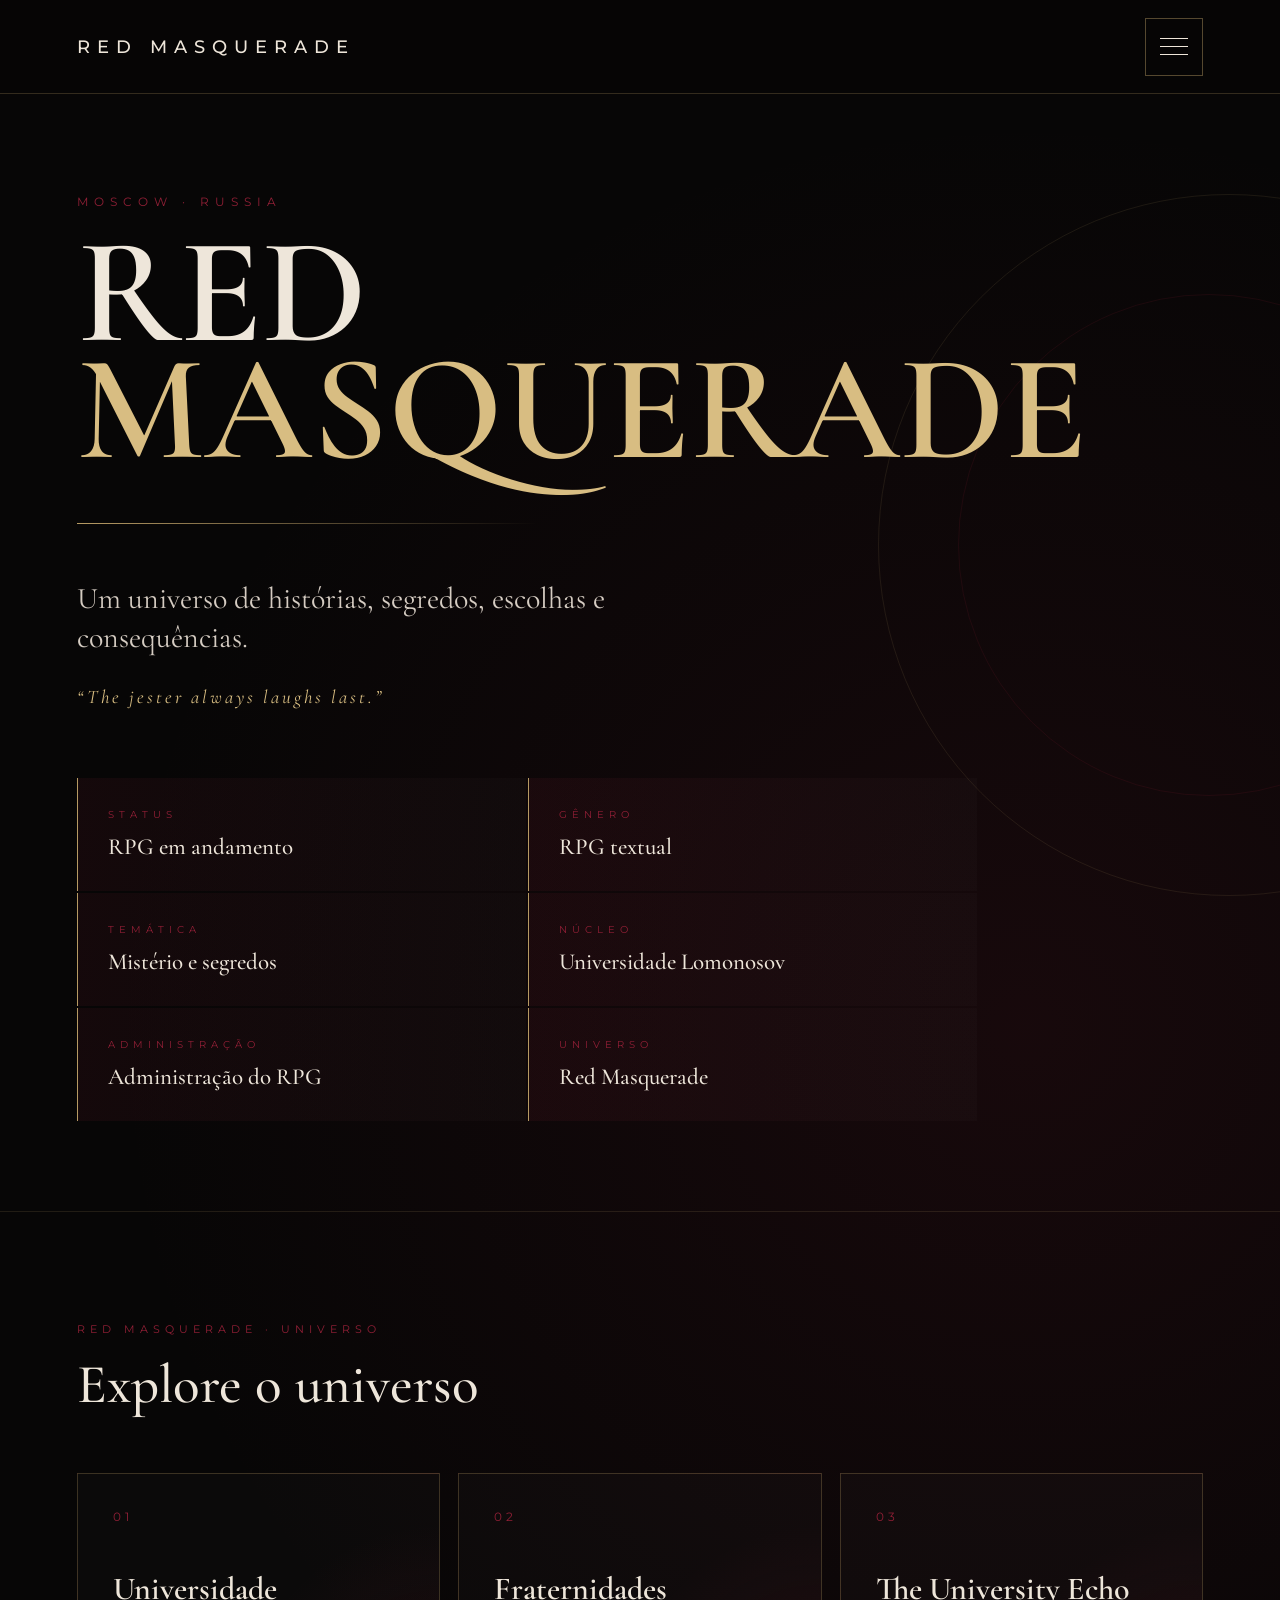
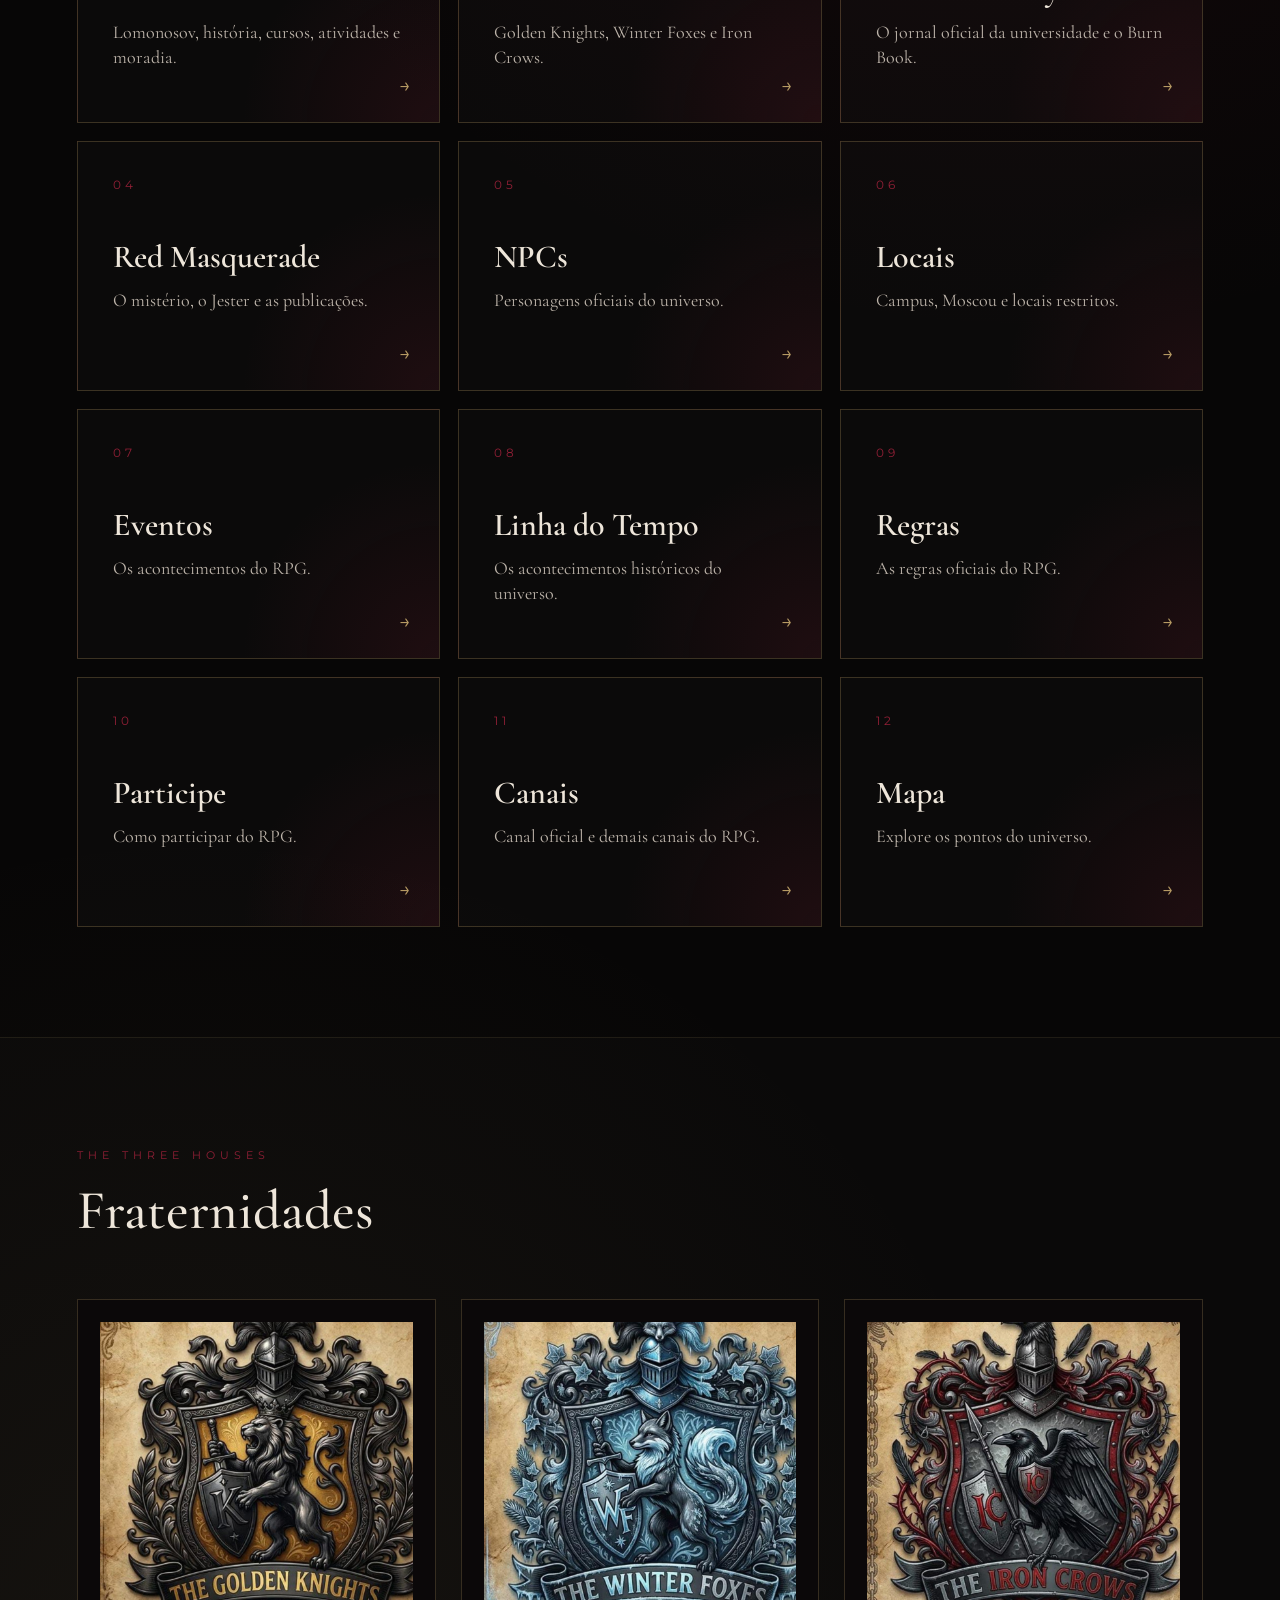
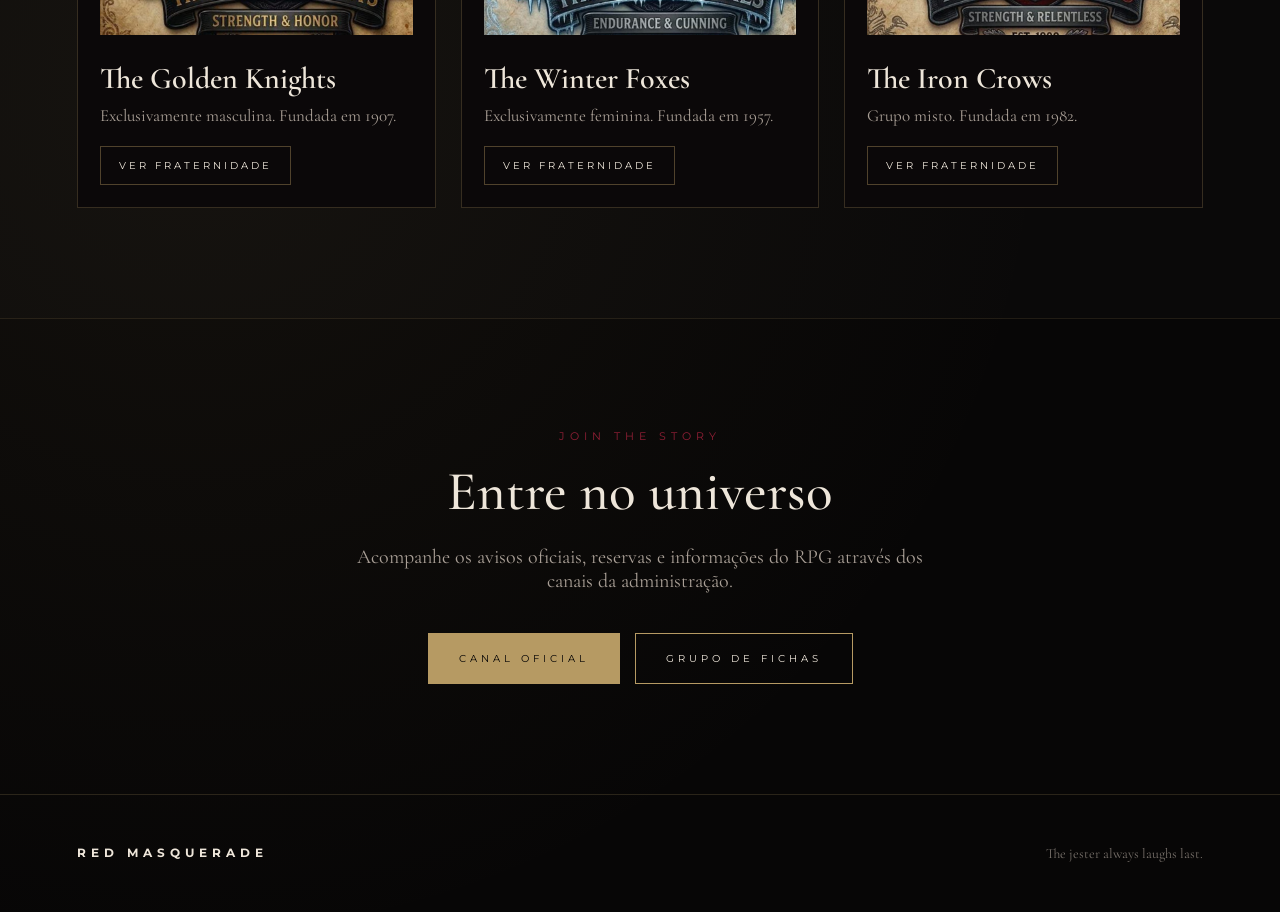
==== index.html @ b45633bd "index.html" ====
<!DOCTYPE html>
<html lang="pt-BR">
<head>
<meta charset="UTF-8">
<meta name="viewport" content="width=device-width, initial-scale=1.0">
<meta name="theme-color" content="#070606">
<title>Red Masquerade</title>

<style>
@import url('https://fonts.googleapis.com/css2?family=Cormorant+Garamond:wght@400;500;600;700&family=Montserrat:wght@300;400;500;600&display=swap');

:root{
    --black:#070606;
    --black2:#0d090b;
    --wine:#260b12;
    --red:#8f1f35;
    --gold:#b69a63;
    --gold2:#d8bd82;
    --cream:#eee6da;
    --muted:#a99f96;
}

*{
    box-sizing:border-box;
    margin:0;
    padding:0;
}

html{
    scroll-behavior:smooth;
}

body{
    background:
        radial-gradient(circle at 80% 25%, rgba(143,31,53,.12), transparent 28%),
        radial-gradient(circle at 15% 80%, rgba(182,154,99,.07), transparent 25%),
        var(--black);
    color:var(--cream);
    font-family:'Cormorant Garamond',serif;
    min-height:100vh;
}

a{
    color:inherit;
    text-decoration:none;
}

/* =========================
   HEADER
========================= */

header{
    height:94px;
    border-bottom:1px solid rgba(182,154,99,.25);
    display:flex;
    align-items:center;
    justify-content:space-between;
    padding:0 6%;
    position:sticky;
    top:0;
    z-index:100;
    background:rgba(7,6,6,.94);
    backdrop-filter:blur(12px);
}

.logo{
    font-family:'Montserrat',sans-serif;
    font-size:18px;
    letter-spacing:7px;
    font-weight:500;
}

.menu{
    width:58px;
    height:58px;
    border:1px solid rgba(182,154,99,.45);
    display:flex;
    align-items:center;
    justify-content:center;
    flex-direction:column;
    gap:7px;
}

.menu span{
    width:28px;
    height:1px;
    background:var(--cream);
}

/* =========================
   HERO
========================= */

.hero{
    min-height:88vh;
    padding:100px 6% 90px;
    display:flex;
    flex-direction:column;
    justify-content:center;
    position:relative;
    overflow:hidden;
}

.hero:before{
    content:"";
    position:absolute;
    width:700px;
    height:700px;
    border:1px solid rgba(182,154,99,.12);
    border-radius:50%;
    right:-300px;
    top:100px;
}

.hero:after{
    content:"";
    position:absolute;
    width:500px;
    height:500px;
    border:1px solid rgba(143,31,53,.14);
    border-radius:50%;
    right:-180px;
    top:200px;
}

.eyebrow{
    font-family:'Montserrat',sans-serif;
    color:var(--red);
    letter-spacing:6px;
    font-size:12px;
    margin-bottom:25px;
}

.hero h1{
    font-size:clamp(65px,12vw,150px);
    line-height:.78;
    text-transform:uppercase;
    font-weight:600;
    max-width:900px;
    position:relative;
    z-index:2;
}

.hero h1 span{
    display:block;
    color:var(--gold2);
}

.divider{
    width:460px;
    max-width:80%;
    height:1px;
    background:linear-gradient(90deg,var(--gold),transparent);
    margin:55px 0;
}

.subtitle{
    font-size:30px;
    line-height:1.3;
    max-width:650px;
    color:#d5ccc2;
}

.quote{
    margin-top:28px;
    color:var(--gold2);
    font-size:19px;
    letter-spacing:3px;
    font-style:italic;
}

/* =========================
   INFO
========================= */

.info-grid{
    display:grid;
    grid-template-columns:repeat(2,1fr);
    gap:2px;
    margin-top:70px;
    max-width:900px;
}

.info{
    padding:30px;
    border-left:1px solid var(--gold);
    background:linear-gradient(90deg,rgba(143,31,53,.10),rgba(255,255,255,.015));
}

.info small{
    display:block;
    font-family:'Montserrat',sans-serif;
    color:var(--red);
    letter-spacing:5px;
    font-size:10px;
    margin-bottom:12px;
}

.info strong{
    font-size:23px;
    font-weight:500;
}

/* =========================
   PORTAL
========================= */

.portal{
    padding:110px 6%;
    border-top:1px solid rgba(182,154,99,.15);
}

.section-label{
    font-family:'Montserrat',sans-serif;
    color:var(--red);
    letter-spacing:5px;
    font-size:11px;
    margin-bottom:15px;
}

.section-title{
    font-size:55px;
    font-weight:500;
    margin-bottom:55px;
}

.cards{
    display:grid;
    grid-template-columns:repeat(3,1fr);
    gap:18px;
}

.card{
    min-height:250px;
    border:1px solid rgba(182,154,99,.28);
    background:
        radial-gradient(circle at 100% 100%,rgba(143,31,53,.15),transparent 45%),
        rgba(255,255,255,.015);
    padding:35px;
    position:relative;
    overflow:hidden;
    transition:.35s ease;
}

.card:hover{
    transform:translateY(-5px);
    border-color:var(--gold);
    background:
        radial-gradient(circle at 100% 100%,rgba(143,31,53,.23),transparent 50%),
        rgba(255,255,255,.025);
}

.card-number{
    font-family:'Montserrat',sans-serif;
    color:var(--red);
    font-size:12px;
    letter-spacing:4px;
    margin-bottom:45px;
}

.card h3{
    font-size:32px;
    font-weight:600;
    margin-bottom:12px;
}

.card p{
    color:#bdb4aa;
    font-size:18px;
    line-height:1.4;
}

.card-arrow{
    position:absolute;
    right:28px;
    bottom:25px;
    color:var(--gold);
    font-family:'Montserrat',sans-serif;
    font-size:20px;
}

/* =========================
   FRATERNIDADES
========================= */

.frat-section{
    padding:110px 6%;
    background:rgba(255,255,255,.012);
    border-top:1px solid rgba(182,154,99,.12);
}

.frat-grid{
    display:grid;
    grid-template-columns:repeat(3,1fr);
    gap:25px;
}

.frat{
    border:1px solid rgba(182,154,99,.25);
    padding:22px;
    background:#0b0809;
    transition:.35s;
}

.frat:hover{
    transform:translateY(-6px);
    border-color:var(--gold);
}

.frat img{
    width:100%;
    aspect-ratio:1/1;
    object-fit:cover;
    display:block;
    margin-bottom:25px;
}

.frat h3{
    font-size:30px;
    font-weight:600;
    margin-bottom:8px;
}

.frat p{
    color:var(--muted);
    font-size:17px;
    margin-bottom:20px;
}

.frat-link{
    display:inline-block;
    border:1px solid rgba(182,154,99,.4);
    padding:12px 18px;
    font-family:'Montserrat',sans-serif;
    font-size:10px;
    letter-spacing:3px;
    transition:.3s;
}

.frat-link:hover{
    background:var(--gold);
    color:var(--black);
}

/* =========================
   WHATSAPP
========================= */

.access{
    padding:110px 6%;
    text-align:center;
    border-top:1px solid rgba(182,154,99,.15);
}

.access h2{
    font-size:55px;
    font-weight:500;
    margin-bottom:20px;
}

.access p{
    color:var(--muted);
    font-size:20px;
    max-width:600px;
    margin:0 auto 40px;
}

.buttons{
    display:flex;
    justify-content:center;
    gap:15px;
    flex-wrap:wrap;
}

.button{
    display:inline-block;
    padding:18px 30px;
    border:1px solid var(--gold);
    font-family:'Montserrat',sans-serif;
    font-size:10px;
    letter-spacing:4px;
    transition:.3s;
}

.button:hover{
    background:var(--gold);
    color:var(--black);
}

.button.primary{
    background:var(--gold);
    color:var(--black);
}

/* =========================
   FOOTER
========================= */

footer{
    border-top:1px solid rgba(182,154,99,.2);
    padding:50px 6%;
    display:flex;
    justify-content:space-between;
    gap:30px;
    flex-wrap:wrap;
}

footer strong{
    font-family:'Montserrat',sans-serif;
    font-size:12px;
    letter-spacing:5px;
}

footer p{
    color:#77706a;
    font-size:14px;
}

/* =========================
   MOBILE
========================= */

@media(max-width:850px){

    header{
        height:82px;
        padding:0 5%;
    }

    .logo{
        font-size:14px;
        letter-spacing:5px;
    }

    .hero{
        min-height:auto;
        padding:80px 5% 70px;
    }

    .hero h1{
        font-size:65px;
    }

    .subtitle{
        font-size:24px;
    }

    .info-grid{
        grid-template-columns:1fr;
    }

    .portal,
    .frat-section,
    .access{
        padding:80px 5%;
    }

    .section-title,
    .access h2{
        font-size:43px;
    }

    .cards{
        grid-template-columns:1fr;
    }

    .frat-grid{
        grid-template-columns:1fr;
    }

    .frat{
        padding:16px;
    }

    .hero:before,
    .hero:after{
        opacity:.5;
    }
}
</style>
</head>

<body>

<header>
    <a href="index.html" class="logo">RED MASQUERADE</a>

    <div class="menu">
        <span></span>
        <span></span>
        <span></span>
    </div>
</header>


<!-- =========================
     INÍCIO
========================= -->

<section class="hero">

    <div class="eyebrow">MOSCOW · RUSSIA</div>

    <h1>
        RED
        <span>MASQUERADE</span>
    </h1>

    <div class="divider"></div>

    <p class="subtitle">
        Um universo de histórias, segredos,
        escolhas e consequências.
    </p>

    <p class="quote">
        “The jester always laughs last.”
    </p>

    <div class="info-grid">

        <div class="info">
            <small>STATUS</small>
            <strong>RPG em andamento</strong>
        </div>

        <div class="info">
            <small>GÊNERO</small>
            <strong>RPG textual</strong>
        </div>

        <div class="info">
            <small>TEMÁTICA</small>
            <strong>Mistério e segredos</strong>
        </div>

        <div class="info">
            <small>NÚCLEO</small>
            <strong>Universidade Lomonosov</strong>
        </div>

        <div class="info">
            <small>ADMINISTRAÇÃO</small>
            <strong>Administração do RPG</strong>
        </div>

        <div class="info">
            <small>UNIVERSO</small>
            <strong>Red Masquerade</strong>
        </div>

    </div>

</section>


<!-- =========================
     PORTAL
========================= -->

<section class="portal">

    <div class="section-label">RED MASQUERADE · UNIVERSO</div>

    <h2 class="section-title">
        Explore o universo
    </h2>

    <div class="cards">

        <a href="universidade.html" class="card">
            <div class="card-number">01</div>
            <h3>Universidade</h3>
            <p>Lomonosov, história, cursos, atividades e moradia.</p>
            <div class="card-arrow">→</div>
        </a>

        <a href="fraternidades.html" class="card">
            <div class="card-number">02</div>
            <h3>Fraternidades</h3>
            <p>Golden Knights, Winter Foxes e Iron Crows.</p>
            <div class="card-arrow">→</div>
        </a>

        <a href="jornal.html" class="card">
            <div class="card-number">03</div>
            <h3>The University Echo</h3>
            <p>O jornal oficial da universidade e o Burn Book.</p>
            <div class="card-arrow">→</div>
        </a>

        <a href="red-masquerade.html" class="card">
            <div class="card-number">04</div>
            <h3>Red Masquerade</h3>
            <p>O mistério, o Jester e as publicações.</p>
            <div class="card-arrow">→</div>
        </a>

        <a href="npcs.html" class="card">
            <div class="card-number">05</div>
            <h3>NPCs</h3>
            <p>Personagens oficiais do universo.</p>
            <div class="card-arrow">→</div>
        </a>

        <a href="locais.html" class="card">
            <div class="card-number">06</div>
            <h3>Locais</h3>
            <p>Campus, Moscou e locais restritos.</p>
            <div class="card-arrow">→</div>
        </a>

        <a href="eventos.html" class="card">
            <div class="card-number">07</div>
            <h3>Eventos</h3>
            <p>Os acontecimentos do RPG.</p>
            <div class="card-arrow">→</div>
        </a>

        <a href="timeline.html" class="card">
            <div class="card-number">08</div>
            <h3>Linha do Tempo</h3>
            <p>Os acontecimentos históricos do universo.</p>
            <div class="card-arrow">→</div>
        </a>

        <a href="regras.html" class="card">
            <div class="card-number">09</div>
            <h3>Regras</h3>
            <p>As regras oficiais do RPG.</p>
            <div class="card-arrow">→</div>
        </a>

        <a href="participe.html" class="card">
            <div class="card-number">10</div>
            <h3>Participe</h3>
            <p>Como participar do RPG.</p>
            <div class="card-arrow">→</div>
        </a>

        <a href="canais.html" class="card">
            <div class="card-number">11</div>
            <h3>Canais</h3>
            <p>Canal oficial e demais canais do RPG.</p>
            <div class="card-arrow">→</div>
        </a>

        <a href="mapa.html" class="card">
            <div class="card-number">12</div>
            <h3>Mapa</h3>
            <p>Explore os pontos do universo.</p>
            <div class="card-arrow">→</div>
        </a>

    </div>

</section>


<!-- =========================
     FRATERNIDADES
========================= -->

<section class="frat-section">

    <div class="section-label">THE THREE HOUSES</div>

    <h2 class="section-title">
        Fraternidades
    </h2>

    <div class="frat-grid">

        <article class="frat">

            <img
                src="img/Golden_Knights_escudo_v2.jpg"
                alt="Escudo The Golden Knights"
            >

            <h3>The Golden Knights</h3>

            <p>
                Exclusivamente masculina.
                Fundada em 1907.
            </p>

            <a href="fraternidades.html#golden-knights" class="frat-link">
                VER FRATERNIDADE
            </a>

        </article>


        <article class="frat">

            <img
                src="img/Winter_Foxes_escudo_v2.jpg"
                alt="Escudo The Winter Foxes"
            >

            <h3>The Winter Foxes</h3>

            <p>
                Exclusivamente feminina.
                Fundada em 1957.
            </p>

            <a href="fraternidades.html#winter-foxes" class="frat-link">
                VER FRATERNIDADE
            </a>

        </article>


        <article class="frat">

            <img
                src="img/Iron_Crows_escudo_v2.jpg"
                alt="Escudo The Iron Crows"
            >

            <h3>The Iron Crows</h3>

            <p>
                Grupo misto.
                Fundada em 1982.
            </p>

            <a href="fraternidades.html#iron-crows" class="frat-link">
                VER FRATERNIDADE
            </a>

        </article>

    </div>

</section>


<!-- =========================
     ACESSO
========================= -->

<section class="access">

    <div class="section-label">JOIN THE STORY</div>

    <h2>Entre no universo</h2>

    <p>
        Acompanhe os avisos oficiais, reservas e
        informações do RPG através dos canais da administração.
    </p>

    <div class="buttons">

        <a
            class="button primary"
            href="https://whatsapp.com/channel/0029Vb8ZvdCJkK7DJfdsOY32"
            target="_blank"
            rel="noopener"
        >
            CANAL OFICIAL
        </a>

        <a
            class="button"
            href="https://chat.whatsapp.com/HBHdg2gMY8J5EkcAGcfMXG?s=cl&p=a&ilr=1"
            target="_blank"
            rel="noopener"
        >
            GRUPO DE FICHAS
        </a>

    </div>

</section>


<footer>

    <strong>RED MASQUERADE</strong>

    <p>
        The jester always laughs last.
    </p>

</footer>

</body>
</html>
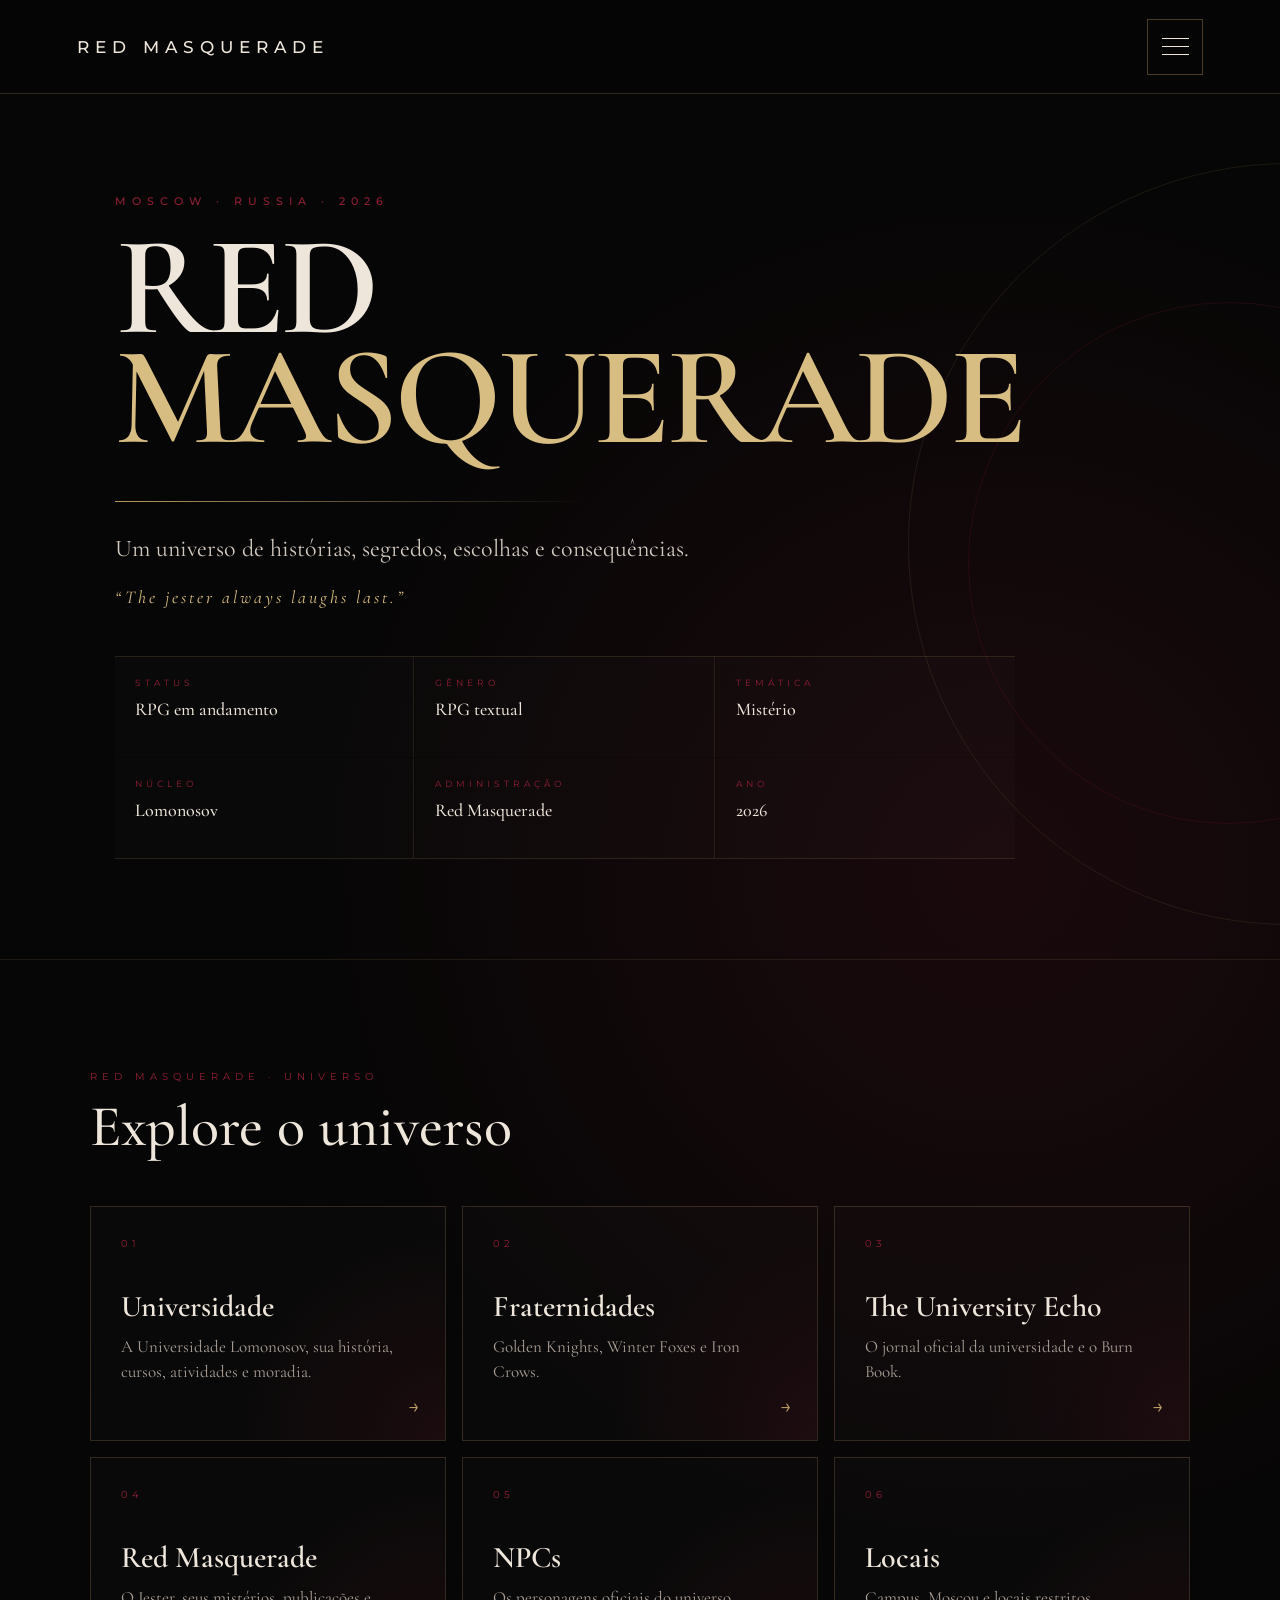
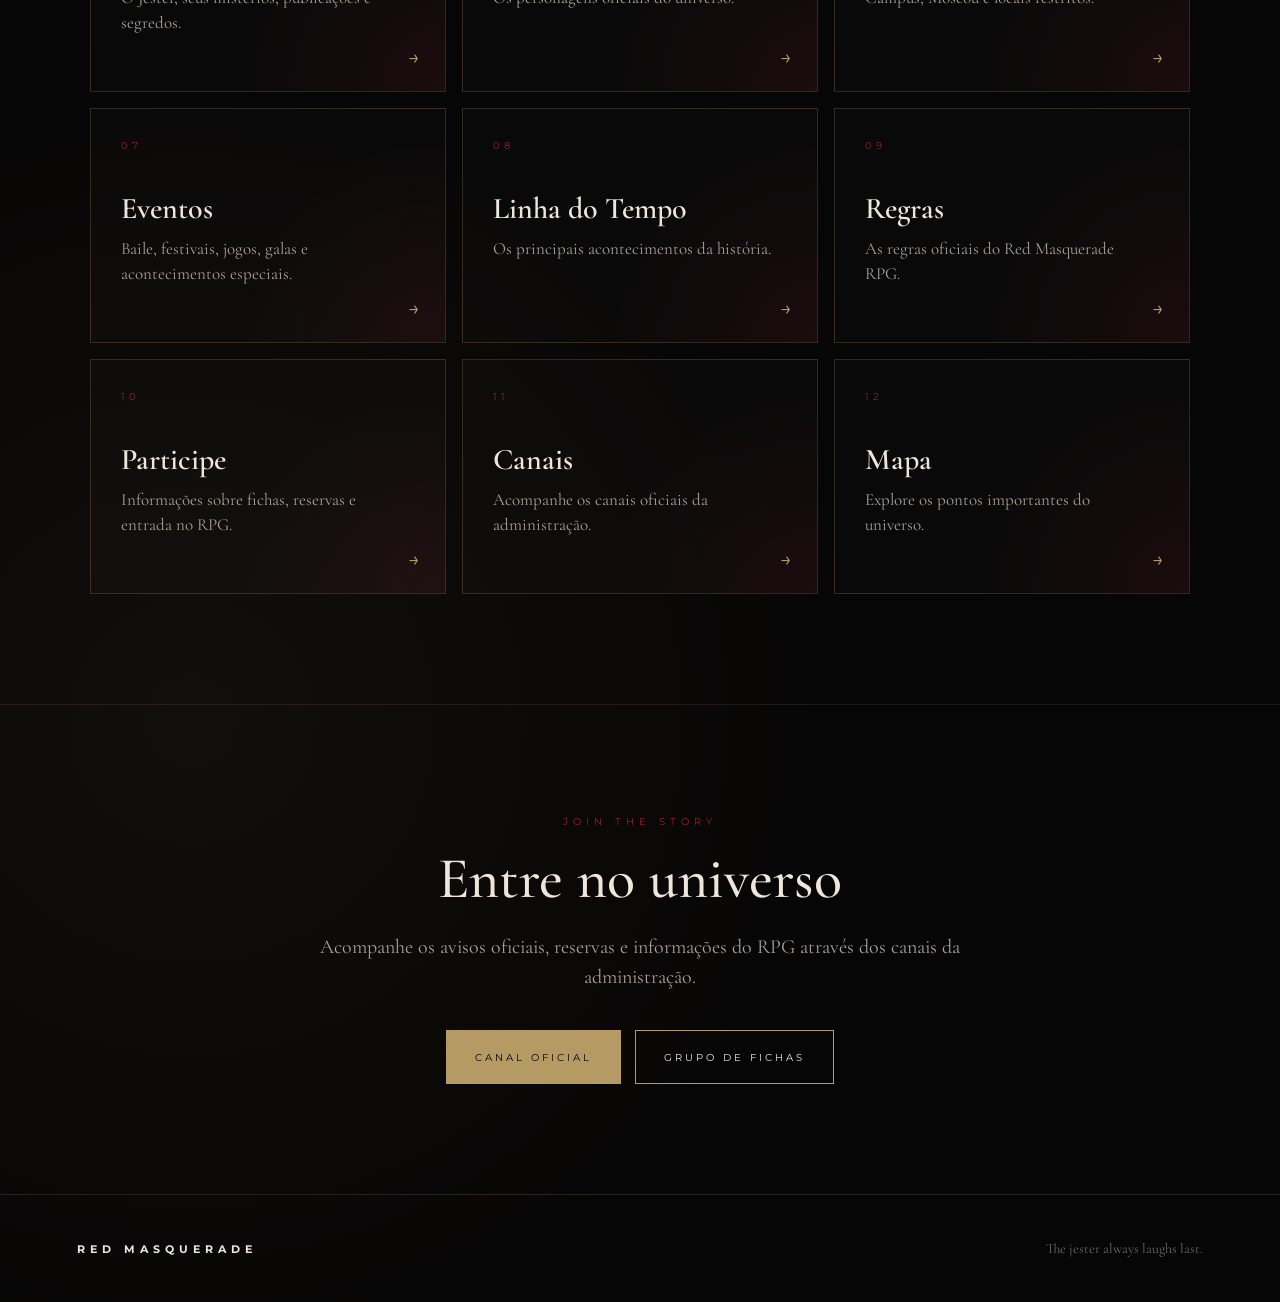
==== commit f078676a: "index.html" ====
--- a/index.html
+++ b/index.html
@@ -31,13 +31,22 @@
 }
 
 body{
+    min-height:100vh;
     background:
-        radial-gradient(circle at 80% 25%, rgba(143,31,53,.12), transparent 28%),
-        radial-gradient(circle at 15% 80%, rgba(182,154,99,.07), transparent 25%),
+        radial-gradient(
+            circle at 78% 30%,
+            rgba(143,31,53,.14),
+            transparent 30%
+        ),
+        radial-gradient(
+            circle at 15% 80%,
+            rgba(182,154,99,.06),
+            transparent 25%
+        ),
         var(--black);
     color:var(--cream);
-    font-family:'Cormorant Garamond',serif;
-    min-height:100vh;
+    font-family:'Cormorant Garamond',Georgia,serif;
+    overflow-x:hidden;
 }
 
 a{
@@ -45,100 +54,139 @@
     text-decoration:none;
 }
 
-/* =========================
+
+/* =========================================================
    HEADER
-========================= */
+========================================================= */
 
 header{
+    position:sticky;
+    top:0;
+    z-index:100;
+
+    width:100%;
     height:94px;
-    border-bottom:1px solid rgba(182,154,99,.25);
+
+    padding:0 6%;
+
     display:flex;
     align-items:center;
     justify-content:space-between;
-    padding:0 6%;
-    position:sticky;
-    top:0;
-    z-index:100;
+
     background:rgba(7,6,6,.94);
-    backdrop-filter:blur(12px);
+    backdrop-filter:blur(14px);
+
+    border-bottom:1px solid rgba(182,154,99,.22);
 }
 
 .logo{
-    font-family:'Montserrat',sans-serif;
-    font-size:18px;
-    letter-spacing:7px;
+    font-family:'Montserrat',Arial,sans-serif;
+    font-size:17px;
     font-weight:500;
-}
-
-.menu{
-    width:58px;
-    height:58px;
-    border:1px solid rgba(182,154,99,.45);
-    display:flex;
-    align-items:center;
-    justify-content:center;
-    flex-direction:column;
-    gap:7px;
-}
-
-.menu span{
-    width:28px;
-    height:1px;
-    background:var(--cream);
-}
-
-/* =========================
-   HERO
-========================= */
-
-.hero{
-    min-height:88vh;
-    padding:100px 6% 90px;
+    letter-spacing:6px;
+}
+
+.menu-button{
+    width:56px;
+    height:56px;
+
+    border:1px solid rgba(182,154,99,.38);
+
     display:flex;
     flex-direction:column;
     justify-content:center;
+    align-items:center;
+    gap:7px;
+
+    background:transparent;
+}
+
+.menu-button span{
+    width:27px;
+    height:1px;
+    background:var(--cream);
+}
+
+
+/* =========================================================
+   HERO
+========================================================= */
+
+.hero{
     position:relative;
+    min-height:calc(100vh - 94px);
+
+    padding:
+        100px 6%
+        100px;
+
+    display:flex;
+    align-items:center;
+
     overflow:hidden;
 }
 
-.hero:before{
+.hero::before{
     content:"";
+
     position:absolute;
-    width:700px;
-    height:700px;
+
+    width:760px;
+    height:760px;
+
+    right:-390px;
+    top:8%;
+
     border:1px solid rgba(182,154,99,.12);
     border-radius:50%;
-    right:-300px;
-    top:100px;
-}
-
-.hero:after{
+}
+
+.hero::after{
     content:"";
+
     position:absolute;
-    width:500px;
-    height:500px;
-    border:1px solid rgba(143,31,53,.14);
+
+    width:520px;
+    height:520px;
+
+    right:-210px;
+    top:24%;
+
+    border:1px solid rgba(143,31,53,.18);
     border-radius:50%;
-    right:-180px;
-    top:200px;
-}
-
-.eyebrow{
-    font-family:'Montserrat',sans-serif;
-    color:var(--red);
-    letter-spacing:6px;
-    font-size:12px;
-    margin-bottom:25px;
-}
-
-.hero h1{
-    font-size:clamp(65px,12vw,150px);
-    line-height:.78;
-    text-transform:uppercase;
-    font-weight:600;
-    max-width:900px;
+}
+
+.hero-content{
     position:relative;
     z-index:2;
+
+    width:min(1050px,100%);
+    margin:auto;
+}
+
+.eyebrow{
+    color:var(--red);
+
+    font-family:'Montserrat',Arial,sans-serif;
+
+    font-size:11px;
+    font-weight:500;
+
+    letter-spacing:6px;
+
+    margin-bottom:25px;
+}
+
+.hero h1{
+    font-size:clamp(70px,11vw,145px);
+
+    line-height:.78;
+
+    letter-spacing:-4px;
+
+    font-weight:600;
+
+    text-transform:uppercase;
 }
 
 .hero h1 span{
@@ -147,238 +195,294 @@
 }
 
 .divider{
-    width:460px;
+    width:470px;
     max-width:80%;
+
     height:1px;
-    background:linear-gradient(90deg,var(--gold),transparent);
-    margin:55px 0;
+
+    margin:48px 0 30px;
+
+    background:
+        linear-gradient(
+            90deg,
+            var(--gold),
+            transparent
+        );
 }
 
 .subtitle{
-    font-size:30px;
-    line-height:1.3;
-    max-width:650px;
-    color:#d5ccc2;
+    max-width:620px;
+
+    color:#d2c9c0;
+
+    font-size:24px;
+
+    line-height:1.45;
 }
 
 .quote{
-    margin-top:28px;
+    margin-top:20px;
+
     color:var(--gold2);
-    font-size:19px;
+
+    font-size:18px;
+
     letter-spacing:3px;
+
     font-style:italic;
 }
 
-/* =========================
-   INFO
-========================= */
+
+/* =========================================================
+   INFORMAÇÕES
+========================================================= */
 
 .info-grid{
+    max-width:900px;
+
+    margin-top:48px;
+
     display:grid;
-    grid-template-columns:repeat(2,1fr);
-    gap:2px;
-    margin-top:70px;
-    max-width:900px;
+    grid-template-columns:repeat(3,1fr);
+
+    gap:1px;
+
+    border-top:1px solid rgba(182,154,99,.18);
+    border-bottom:1px solid rgba(182,154,99,.18);
 }
 
 .info{
-    padding:30px;
-    border-left:1px solid var(--gold);
-    background:linear-gradient(90deg,rgba(143,31,53,.10),rgba(255,255,255,.015));
+    min-height:100px;
+
+    padding:20px;
+
+    border-right:1px solid rgba(182,154,99,.14);
+
+    background:rgba(255,255,255,.01);
+}
+
+.info:nth-child(3),
+.info:nth-child(6){
+    border-right:0;
 }
 
 .info small{
     display:block;
-    font-family:'Montserrat',sans-serif;
+
     color:var(--red);
+
+    font-family:'Montserrat',Arial,sans-serif;
+
+    font-size:9px;
+
+    letter-spacing:4px;
+
+    margin-bottom:10px;
+}
+
+.info strong{
+    font-size:18px;
+    font-weight:500;
+}
+
+
+/* =========================================================
+   PORTAL
+========================================================= */
+
+.portal{
+    position:relative;
+    z-index:2;
+
+    padding:110px 6%;
+
+    border-top:1px solid rgba(182,154,99,.13);
+}
+
+.section-inner{
+    width:min(1100px,100%);
+    margin:auto;
+}
+
+.section-label{
+    color:var(--red);
+
+    font-family:'Montserrat',Arial,sans-serif;
+
+    font-size:10px;
+
     letter-spacing:5px;
-    font-size:10px;
-    margin-bottom:12px;
-}
-
-.info strong{
-    font-size:23px;
+
+    margin-bottom:15px;
+}
+
+.section-title{
+    font-size:58px;
+
+    line-height:1;
+
     font-weight:500;
-}
-
-/* =========================
-   PORTAL
-========================= */
-
-.portal{
-    padding:110px 6%;
-    border-top:1px solid rgba(182,154,99,.15);
-}
-
-.section-label{
-    font-family:'Montserrat',sans-serif;
-    color:var(--red);
-    letter-spacing:5px;
-    font-size:11px;
-    margin-bottom:15px;
-}
-
-.section-title{
-    font-size:55px;
-    font-weight:500;
-    margin-bottom:55px;
-}
+
+    margin-bottom:50px;
+}
+
+
+/* =========================================================
+   CARDS
+========================================================= */
 
 .cards{
     display:grid;
+
     grid-template-columns:repeat(3,1fr);
-    gap:18px;
+
+    gap:16px;
 }
 
 .card{
-    min-height:250px;
-    border:1px solid rgba(182,154,99,.28);
+    position:relative;
+
+    min-height:235px;
+
+    padding:30px;
+
+    border:1px solid rgba(182,154,99,.22);
+
     background:
-        radial-gradient(circle at 100% 100%,rgba(143,31,53,.15),transparent 45%),
-        rgba(255,255,255,.015);
-    padding:35px;
-    position:relative;
-    overflow:hidden;
-    transition:.35s ease;
+        radial-gradient(
+            circle at 100% 100%,
+            rgba(143,31,53,.13),
+            transparent 48%
+        ),
+        rgba(255,255,255,.012);
+
+    transition:
+        transform .35s ease,
+        border-color .35s ease,
+        background .35s ease;
 }
 
 .card:hover{
-    transform:translateY(-5px);
+    transform:translateY(-6px);
+
     border-color:var(--gold);
+
     background:
-        radial-gradient(circle at 100% 100%,rgba(143,31,53,.23),transparent 50%),
+        radial-gradient(
+            circle at 100% 100%,
+            rgba(143,31,53,.21),
+            transparent 50%
+        ),
         rgba(255,255,255,.025);
 }
 
 .card-number{
-    font-family:'Montserrat',sans-serif;
     color:var(--red);
-    font-size:12px;
+
+    font-family:'Montserrat',Arial,sans-serif;
+
+    font-size:10px;
+
     letter-spacing:4px;
-    margin-bottom:45px;
+
+    margin-bottom:42px;
 }
 
 .card h3{
-    font-size:32px;
+    font-size:30px;
+
+    line-height:1;
+
     font-weight:600;
-    margin-bottom:12px;
+
+    margin-bottom:13px;
 }
 
 .card p{
-    color:#bdb4aa;
-    font-size:18px;
-    line-height:1.4;
+    max-width:280px;
+
+    color:var(--muted);
+
+    font-size:17px;
+
+    line-height:1.45;
 }
 
 .card-arrow{
     position:absolute;
-    right:28px;
-    bottom:25px;
+
+    right:25px;
+    bottom:22px;
+
     color:var(--gold);
-    font-family:'Montserrat',sans-serif;
+
+    font-family:'Montserrat',Arial,sans-serif;
+
     font-size:20px;
 }
 
-/* =========================
-   FRATERNIDADES
-========================= */
-
-.frat-section{
-    padding:110px 6%;
-    background:rgba(255,255,255,.012);
-    border-top:1px solid rgba(182,154,99,.12);
-}
-
-.frat-grid{
-    display:grid;
-    grid-template-columns:repeat(3,1fr);
-    gap:25px;
-}
-
-.frat{
-    border:1px solid rgba(182,154,99,.25);
-    padding:22px;
-    background:#0b0809;
-    transition:.35s;
-}
-
-.frat:hover{
-    transform:translateY(-6px);
-    border-color:var(--gold);
-}
-
-.frat img{
-    width:100%;
-    aspect-ratio:1/1;
-    object-fit:cover;
-    display:block;
-    margin-bottom:25px;
-}
-
-.frat h3{
-    font-size:30px;
-    font-weight:600;
-    margin-bottom:8px;
-}
-
-.frat p{
-    color:var(--muted);
-    font-size:17px;
-    margin-bottom:20px;
-}
-
-.frat-link{
-    display:inline-block;
-    border:1px solid rgba(182,154,99,.4);
-    padding:12px 18px;
-    font-family:'Montserrat',sans-serif;
-    font-size:10px;
-    letter-spacing:3px;
-    transition:.3s;
-}
-
-.frat-link:hover{
-    background:var(--gold);
-    color:var(--black);
-}
-
-/* =========================
-   WHATSAPP
-========================= */
+
+/* =========================================================
+   ACESSO
+========================================================= */
 
 .access{
     padding:110px 6%;
+
     text-align:center;
-    border-top:1px solid rgba(182,154,99,.15);
+
+    border-top:1px solid rgba(182,154,99,.13);
+}
+
+.access-inner{
+    max-width:750px;
+    margin:auto;
 }
 
 .access h2{
-    font-size:55px;
+    font-size:58px;
     font-weight:500;
-    margin-bottom:20px;
+    margin-bottom:18px;
 }
 
 .access p{
     color:var(--muted);
+
     font-size:20px;
-    max-width:600px;
-    margin:0 auto 40px;
+
+    line-height:1.5;
+
+    margin-bottom:38px;
 }
 
 .buttons{
     display:flex;
+
     justify-content:center;
-    gap:15px;
+
     flex-wrap:wrap;
+
+    gap:14px;
 }
 
 .button{
-    display:inline-block;
-    padding:18px 30px;
+    display:inline-flex;
+
+    align-items:center;
+    justify-content:center;
+
+    min-height:54px;
+
+    padding:0 28px;
+
     border:1px solid var(--gold);
-    font-family:'Montserrat',sans-serif;
+
+    font-family:'Montserrat',Arial,sans-serif;
+
     font-size:10px;
-    letter-spacing:4px;
+
+    letter-spacing:3px;
+
     transition:.3s;
 }
 
@@ -392,89 +496,132 @@
     color:var(--black);
 }
 
-/* =========================
+
+/* =========================================================
    FOOTER
-========================= */
+========================================================= */
 
 footer{
-    border-top:1px solid rgba(182,154,99,.2);
-    padding:50px 6%;
+    padding:45px 6%;
+
+    border-top:1px solid rgba(182,154,99,.18);
+
     display:flex;
+
+    align-items:center;
     justify-content:space-between;
-    gap:30px;
+
+    gap:20px;
+
     flex-wrap:wrap;
 }
 
 footer strong{
-    font-family:'Montserrat',sans-serif;
-    font-size:12px;
+    font-family:'Montserrat',Arial,sans-serif;
+
+    font-size:11px;
+
     letter-spacing:5px;
 }
 
 footer p{
-    color:#77706a;
+    color:#706963;
+
     font-size:14px;
 }
 
-/* =========================
+
+/* =========================================================
    MOBILE
-========================= */
+========================================================= */
 
 @media(max-width:850px){
 
     header{
-        height:82px;
-        padding:0 5%;
+        height:78px;
+        padding:0 22px;
     }
 
     .logo{
-        font-size:14px;
-        letter-spacing:5px;
+        font-size:12px;
+        letter-spacing:4px;
+    }
+
+    .menu-button{
+        width:48px;
+        height:48px;
     }
 
     .hero{
         min-height:auto;
-        padding:80px 5% 70px;
+
+        padding:
+            90px 22px
+            75px;
     }
 
     .hero h1{
-        font-size:65px;
+        font-size:66px;
+        letter-spacing:-2px;
     }
 
     .subtitle{
-        font-size:24px;
+        font-size:21px;
+    }
+
+    .info-grid{
+        grid-template-columns:1fr 1fr;
+    }
+
+    .info:nth-child(3){
+        border-right:1px solid rgba(182,154,99,.14);
+    }
+
+    .info:nth-child(even){
+        border-right:0;
+    }
+
+    .portal,
+    .access{
+        padding:80px 22px;
+    }
+
+    .section-title,
+    .access h2{
+        font-size:45px;
+    }
+
+    .cards{
+        grid-template-columns:1fr;
+    }
+
+    .card{
+        min-height:190px;
+    }
+
+    footer{
+        padding:35px 22px;
+    }
+}
+
+@media(max-width:420px){
+
+    .hero h1{
+        font-size:54px;
     }
 
     .info-grid{
         grid-template-columns:1fr;
     }
 
-    .portal,
-    .frat-section,
-    .access{
-        padding:80px 5%;
-    }
-
-    .section-title,
-    .access h2{
-        font-size:43px;
-    }
-
-    .cards{
-        grid-template-columns:1fr;
-    }
-
-    .frat-grid{
-        grid-template-columns:1fr;
-    }
-
-    .frat{
-        padding:16px;
-    }
-
-    .hero:before,
-    .hero:after{
-        opacity:.5;
+    .info,
+    .info:nth-child(3){
+        border-right:0;
+        border-bottom:1px solid rgba(182,154,99,.14);
+    }
+
+    .info:last-child{
+        border-bottom:0;
     }
 }
 </style>
@@ -482,71 +629,451 @@
 
 <body>
 
+
+<!-- =====================================================
+     HEADER
+===================================================== -->
+
 <header>
-    <a href="index.html" class="logo">RED MASQUERADE</a>
-
-    <div class="menu">
+
+    <a href="index.html" class="logo">
+        RED MASQUERADE
+    </a>
+
+    <div class="menu-button">
         <span></span>
         <span></span>
         <span></span>
     </div>
+
 </header>
 
 
-<!-- =========================
+<!-- =====================================================
      INÍCIO
-========================= -->
+===================================================== -->
 
 <section class="hero">
 
-    <div class="eyebrow">MOSCOW · RUSSIA</div>
-
-    <h1>
-        RED
-        <span>MASQUERADE</span>
-    </h1>
-
-    <div class="divider"></div>
-
-    <p class="subtitle">
-        Um universo de histórias, segredos,
-        escolhas e consequências.
-    </p>
-
-    <p class="quote">
-        “The jester always laughs last.”
-    </p>
-
-    <div class="info-grid">
-
-        <div class="info">
-            <small>STATUS</small>
-            <strong>RPG em andamento</strong>
+    <div class="hero-content">
+
+        <div class="eyebrow">
+            MOSCOW · RUSSIA · 2026
         </div>
 
-        <div class="info">
-            <small>GÊNERO</small>
-            <strong>RPG textual</strong>
+        <h1>
+            RED
+            <span>MASQUERADE</span>
+        </h1>
+
+        <div class="divider"></div>
+
+        <p class="subtitle">
+            Um universo de histórias, segredos,
+            escolhas e consequências.
+        </p>
+
+        <p class="quote">
+            “The jester always laughs last.”
+        </p>
+
+
+        <div class="info-grid">
+
+            <div class="info">
+                <small>STATUS</small>
+                <strong>RPG em andamento</strong>
+            </div>
+
+            <div class="info">
+                <small>GÊNERO</small>
+                <strong>RPG textual</strong>
+            </div>
+
+            <div class="info">
+                <small>TEMÁTICA</small>
+                <strong>Mistério</strong>
+            </div>
+
+            <div class="info">
+                <small>NÚCLEO</small>
+                <strong>Lomonosov</strong>
+            </div>
+
+            <div class="info">
+                <small>ADMINISTRAÇÃO</small>
+                <strong>Red Masquerade</strong>
+            </div>
+
+            <div class="info">
+                <small>ANO</small>
+                <strong>2026</strong>
+            </div>
+
         </div>
 
-        <div class="info">
-            <small>TEMÁTICA</small>
-            <strong>Mistério e segredos</strong>
+    </div>
+
+</section>
+
+
+<!-- =====================================================
+     UNIVERSO
+===================================================== -->
+
+<section class="portal">
+
+    <div class="section-inner">
+
+        <div class="section-label">
+            RED MASQUERADE · UNIVERSO
         </div>
 
-        <div class="info">
-            <small>NÚCLEO</small>
-            <strong>Universidade Lomonosov</strong>
+        <h2 class="section-title">
+            Explore o universo
+        </h2>
+
+
+        <div class="cards">
+
+
+            <!-- UNIVERSIDADE -->
+
+            <a href="universidade.html" class="card">
+
+                <div class="card-number">
+                    01
+                </div>
+
+                <h3>
+                    Universidade
+                </h3>
+
+                <p>
+                    A Universidade Lomonosov,
+                    sua história, cursos, atividades
+                    e moradia.
+                </p>
+
+                <div class="card-arrow">
+                    →
+                </div>
+
+            </a>
+
+
+            <!-- FRATERNIDADES -->
+
+            <a href="fraternidades.html" class="card">
+
+                <div class="card-number">
+                    02
+                </div>
+
+                <h3>
+                    Fraternidades
+                </h3>
+
+                <p>
+                    Golden Knights, Winter Foxes
+                    e Iron Crows.
+                </p>
+
+                <div class="card-arrow">
+                    →
+                </div>
+
+            </a>
+
+
+            <!-- JORNAL -->
+
+            <a href="jornal.html" class="card">
+
+                <div class="card-number">
+                    03
+                </div>
+
+                <h3>
+                    The University Echo
+                </h3>
+
+                <p>
+                    O jornal oficial da universidade
+                    e o Burn Book.
+                </p>
+
+                <div class="card-arrow">
+                    →
+                </div>
+
+            </a>
+
+
+            <!-- RED MASQUERADE -->
+
+            <a href="red-masquerade.html" class="card">
+
+                <div class="card-number">
+                    04
+                </div>
+
+                <h3>
+                    Red Masquerade
+                </h3>
+
+                <p>
+                    O Jester, seus mistérios,
+                    publicações e segredos.
+                </p>
+
+                <div class="card-arrow">
+                    →
+                </div>
+
+            </a>
+
+
+            <!-- NPCS -->
+
+            <a href="npcs.html" class="card">
+
+                <div class="card-number">
+                    05
+                </div>
+
+                <h3>
+                    NPCs
+                </h3>
+
+                <p>
+                    Os personagens oficiais
+                    do universo.
+                </p>
+
+                <div class="card-arrow">
+                    →
+                </div>
+
+            </a>
+
+
+            <!-- LOCAIS -->
+
+            <a href="locais.html" class="card">
+
+                <div class="card-number">
+                    06
+                </div>
+
+                <h3>
+                    Locais
+                </h3>
+
+                <p>
+                    Campus, Moscou e locais
+                    restritos.
+                </p>
+
+                <div class="card-arrow">
+                    →
+                </div>
+
+            </a>
+
+
+            <!-- EVENTOS -->
+
+            <a href="eventos.html" class="card">
+
+                <div class="card-number">
+                    07
+                </div>
+
+                <h3>
+                    Eventos
+                </h3>
+
+                <p>
+                    Baile, festivais, jogos,
+                    galas e acontecimentos especiais.
+                </p>
+
+                <div class="card-arrow">
+                    →
+                </div>
+
+            </a>
+
+
+            <!-- LINHA DO TEMPO -->
+
+            <a href="timeline.html" class="card">
+
+                <div class="card-number">
+                    08
+                </div>
+
+                <h3>
+                    Linha do Tempo
+                </h3>
+
+                <p>
+                    Os principais acontecimentos
+                    da história.
+                </p>
+
+                <div class="card-arrow">
+                    →
+                </div>
+
+            </a>
+
+
+            <!-- REGRAS -->
+
+            <a href="regras.html" class="card">
+
+                <div class="card-number">
+                    09
+                </div>
+
+                <h3>
+                    Regras
+                </h3>
+
+                <p>
+                    As regras oficiais do
+                    Red Masquerade RPG.
+                </p>
+
+                <div class="card-arrow">
+                    →
+                </div>
+
+            </a>
+
+
+            <!-- PARTICIPE -->
+
+            <a href="participe.html" class="card">
+
+                <div class="card-number">
+                    10
+                </div>
+
+                <h3>
+                    Participe
+                </h3>
+
+                <p>
+                    Informações sobre fichas,
+                    reservas e entrada no RPG.
+                </p>
+
+                <div class="card-arrow">
+                    →
+                </div>
+
+            </a>
+
+
+            <!-- CANAIS -->
+
+            <a href="canais.html" class="card">
+
+                <div class="card-number">
+                    11
+                </div>
+
+                <h3>
+                    Canais
+                </h3>
+
+                <p>
+                    Acompanhe os canais oficiais
+                    da administração.
+                </p>
+
+                <div class="card-arrow">
+                    →
+                </div>
+
+            </a>
+
+
+            <!-- MAPA -->
+
+            <a href="mapa.html" class="card">
+
+                <div class="card-number">
+                    12
+                </div>
+
+                <h3>
+                    Mapa
+                </h3>
+
+                <p>
+                    Explore os pontos importantes
+                    do universo.
+                </p>
+
+                <div class="card-arrow">
+                    →
+                </div>
+
+            </a>
+
         </div>
 
-        <div class="info">
-            <small>ADMINISTRAÇÃO</small>
-            <strong>Administração do RPG</strong>
+    </div>
+
+</section>
+
+
+<!-- =====================================================
+     ACESSO
+===================================================== -->
+
+<section class="access">
+
+    <div class="access-inner">
+
+        <div class="section-label">
+            JOIN THE STORY
         </div>
 
-        <div class="info">
-            <small>UNIVERSO</small>
-            <strong>Red Masquerade</strong>
+        <h2>
+            Entre no universo
+        </h2>
+
+        <p>
+            Acompanhe os avisos oficiais, reservas
+            e informações do RPG através dos canais
+            da administração.
+        </p>
+
+        <div class="buttons">
+
+            <a
+                href="https://whatsapp.com/channel/0029Vb8ZvdCJkK7DJfdsOY32"
+                target="_blank"
+                rel="noopener"
+                class="button primary"
+            >
+                CANAL OFICIAL
+            </a>
+
+            <a
+                href="https://chat.whatsapp.com/HBHdg2gMY8J5EkcAGcfMXG?s=cl&p=a&ilr=1"
+                target="_blank"
+                rel="noopener"
+                class="button"
+            >
+                GRUPO DE FICHAS
+            </a>
+
         </div>
 
     </div>
@@ -554,233 +1081,15 @@
 </section>
 
 
-<!-- =========================
-     PORTAL
-========================= -->
-
-<section class="portal">
-
-    <div class="section-label">RED MASQUERADE · UNIVERSO</div>
-
-    <h2 class="section-title">
-        Explore o universo
-    </h2>
-
-    <div class="cards">
-
-        <a href="universidade.html" class="card">
-            <div class="card-number">01</div>
-            <h3>Universidade</h3>
-            <p>Lomonosov, história, cursos, atividades e moradia.</p>
-            <div class="card-arrow">→</div>
-        </a>
-
-        <a href="fraternidades.html" class="card">
-            <div class="card-number">02</div>
-            <h3>Fraternidades</h3>
-            <p>Golden Knights, Winter Foxes e Iron Crows.</p>
-            <div class="card-arrow">→</div>
-        </a>
-
-        <a href="jornal.html" class="card">
-            <div class="card-number">03</div>
-            <h3>The University Echo</h3>
-            <p>O jornal oficial da universidade e o Burn Book.</p>
-            <div class="card-arrow">→</div>
-        </a>
-
-        <a href="red-masquerade.html" class="card">
-            <div class="card-number">04</div>
-            <h3>Red Masquerade</h3>
-            <p>O mistério, o Jester e as publicações.</p>
-            <div class="card-arrow">→</div>
-        </a>
-
-        <a href="npcs.html" class="card">
-            <div class="card-number">05</div>
-            <h3>NPCs</h3>
-            <p>Personagens oficiais do universo.</p>
-            <div class="card-arrow">→</div>
-        </a>
-
-        <a href="locais.html" class="card">
-            <div class="card-number">06</div>
-            <h3>Locais</h3>
-            <p>Campus, Moscou e locais restritos.</p>
-            <div class="card-arrow">→</div>
-        </a>
-
-        <a href="eventos.html" class="card">
-            <div class="card-number">07</div>
-            <h3>Eventos</h3>
-            <p>Os acontecimentos do RPG.</p>
-            <div class="card-arrow">→</div>
-        </a>
-
-        <a href="timeline.html" class="card">
-            <div class="card-number">08</div>
-            <h3>Linha do Tempo</h3>
-            <p>Os acontecimentos históricos do universo.</p>
-            <div class="card-arrow">→</div>
-        </a>
-
-        <a href="regras.html" class="card">
-            <div class="card-number">09</div>
-            <h3>Regras</h3>
-            <p>As regras oficiais do RPG.</p>
-            <div class="card-arrow">→</div>
-        </a>
-
-        <a href="participe.html" class="card">
-            <div class="card-number">10</div>
-            <h3>Participe</h3>
-            <p>Como participar do RPG.</p>
-            <div class="card-arrow">→</div>
-        </a>
-
-        <a href="canais.html" class="card">
-            <div class="card-number">11</div>
-            <h3>Canais</h3>
-            <p>Canal oficial e demais canais do RPG.</p>
-            <div class="card-arrow">→</div>
-        </a>
-
-        <a href="mapa.html" class="card">
-            <div class="card-number">12</div>
-            <h3>Mapa</h3>
-            <p>Explore os pontos do universo.</p>
-            <div class="card-arrow">→</div>
-        </a>
-
-    </div>
-
-</section>
-
-
-<!-- =========================
-     FRATERNIDADES
-========================= -->
-
-<section class="frat-section">
-
-    <div class="section-label">THE THREE HOUSES</div>
-
-    <h2 class="section-title">
-        Fraternidades
-    </h2>
-
-    <div class="frat-grid">
-
-        <article class="frat">
-
-            <img
-                src="img/Golden_Knights_escudo_v2.jpg"
-                alt="Escudo The Golden Knights"
-            >
-
-            <h3>The Golden Knights</h3>
-
-            <p>
-                Exclusivamente masculina.
-                Fundada em 1907.
-            </p>
-
-            <a href="fraternidades.html#golden-knights" class="frat-link">
-                VER FRATERNIDADE
-            </a>
-
-        </article>
-
-
-        <article class="frat">
-
-            <img
-                src="img/Winter_Foxes_escudo_v2.jpg"
-                alt="Escudo The Winter Foxes"
-            >
-
-            <h3>The Winter Foxes</h3>
-
-            <p>
-                Exclusivamente feminina.
-                Fundada em 1957.
-            </p>
-
-            <a href="fraternidades.html#winter-foxes" class="frat-link">
-                VER FRATERNIDADE
-            </a>
-
-        </article>
-
-
-        <article class="frat">
-
-            <img
-                src="img/Iron_Crows_escudo_v2.jpg"
-                alt="Escudo The Iron Crows"
-            >
-
-            <h3>The Iron Crows</h3>
-
-            <p>
-                Grupo misto.
-                Fundada em 1982.
-            </p>
-
-            <a href="fraternidades.html#iron-crows" class="frat-link">
-                VER FRATERNIDADE
-            </a>
-
-        </article>
-
-    </div>
-
-</section>
-
-
-<!-- =========================
-     ACESSO
-========================= -->
-
-<section class="access">
-
-    <div class="section-label">JOIN THE STORY</div>
-
-    <h2>Entre no universo</h2>
-
-    <p>
-        Acompanhe os avisos oficiais, reservas e
-        informações do RPG através dos canais da administração.
-    </p>
-
-    <div class="buttons">
-
-        <a
-            class="button primary"
-            href="https://whatsapp.com/channel/0029Vb8ZvdCJkK7DJfdsOY32"
-            target="_blank"
-            rel="noopener"
-        >
-            CANAL OFICIAL
-        </a>
-
-        <a
-            class="button"
-            href="https://chat.whatsapp.com/HBHdg2gMY8J5EkcAGcfMXG?s=cl&p=a&ilr=1"
-            target="_blank"
-            rel="noopener"
-        >
-            GRUPO DE FICHAS
-        </a>
-
-    </div>
-
-</section>
-
+<!-- =====================================================
+     FOOTER
+===================================================== -->
 
 <footer>
 
-    <strong>RED MASQUERADE</strong>
+    <strong>
+        RED MASQUERADE
+    </strong>
 
     <p>
         The jester always laughs last.
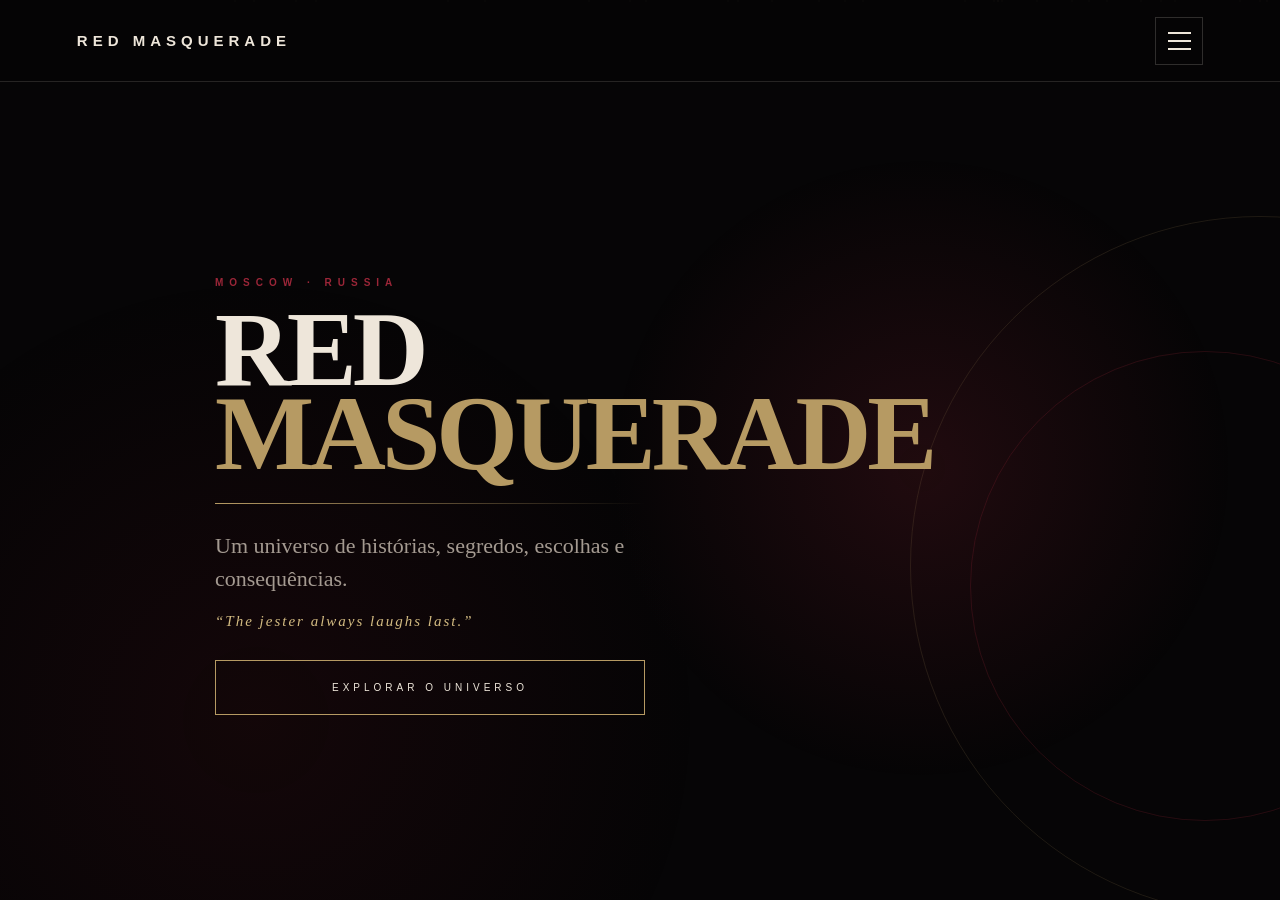
==== commit 615dcbd8: "index.html" ====
--- a/index.html
+++ b/index.html
@@ -3,1099 +3,3294 @@
 <head>
 <meta charset="UTF-8">
 <meta name="viewport" content="width=device-width, initial-scale=1.0">
-<meta name="theme-color" content="#070606">
+<meta name="theme-color" content="#070607">
+
 <title>Red Masquerade</title>
 
 <style>
-@import url('https://fonts.googleapis.com/css2?family=Cormorant+Garamond:wght@400;500;600;700&family=Montserrat:wght@300;400;500;600&display=swap');
-
-:root{
-    --black:#070606;
-    --black2:#0d090b;
-    --wine:#260b12;
-    --red:#8f1f35;
-    --gold:#b69a63;
-    --gold2:#d8bd82;
-    --cream:#eee6da;
-    --muted:#a99f96;
-}
-
-*{
-    box-sizing:border-box;
-    margin:0;
-    padding:0;
-}
-
-html{
-    scroll-behavior:smooth;
-}
-
-body{
-    min-height:100vh;
-    background:
-        radial-gradient(
-            circle at 78% 30%,
-            rgba(143,31,53,.14),
-            transparent 30%
-        ),
-        radial-gradient(
-            circle at 15% 80%,
-            rgba(182,154,99,.06),
-            transparent 25%
-        ),
-        var(--black);
-    color:var(--cream);
-    font-family:'Cormorant Garamond',Georgia,serif;
-    overflow-x:hidden;
-}
-
-a{
-    color:inherit;
-    text-decoration:none;
+
+/* =========================================================
+   RED MASQUERADE — VERSÃO BASE DEFINITIVA
+   Uma página + páginas internas
+   ========================================================= */
+
+:root {
+  --black: #060506;
+  --black-2: #0b0809;
+  --wine: #310b13;
+  --red: #9b2638;
+  --gold: #b69a63;
+  --gold-light: #d3bb82;
+  --cream: #eee6da;
+  --gray: #a49a91;
+  --line: rgba(238,230,218,.14);
+}
+
+* {
+  box-sizing: border-box;
+  margin: 0;
+  padding: 0;
+}
+
+html,
+body {
+  width: 100%;
+  min-height: 100%;
+  overflow-x: hidden;
+}
+
+body {
+  background: var(--black);
+  color: var(--cream);
+  font-family: Georgia, "Times New Roman", serif;
+}
+
+button,
+a {
+  font: inherit;
+}
+
+a {
+  color: inherit;
+  text-decoration: none;
+}
+
+
+/* =========================================================
+   FUNDO
+   ========================================================= */
+
+body::before {
+  content: "";
+  position: fixed;
+  inset: 0;
+  pointer-events: none;
+  z-index: 0;
+
+  background:
+    radial-gradient(
+      circle at 72% 52%,
+      rgba(155,38,56,.18),
+      transparent 30%
+    ),
+    radial-gradient(
+      circle at 20% 80%,
+      rgba(75,13,22,.20),
+      transparent 35%
+    );
+}
+
+
+/* =========================================================
+   PARTÍCULAS
+   ========================================================= */
+
+.particles {
+  position: fixed;
+  inset: 0;
+  pointer-events: none;
+  overflow: hidden;
+  z-index: 1;
+}
+
+.particle {
+  position: absolute;
+
+  width: 2px;
+  height: 2px;
+
+  background: var(--gold-light);
+
+  border-radius: 50%;
+
+  opacity: .35;
+
+  animation: floatParticle linear infinite;
+}
+
+@keyframes floatParticle {
+
+  from {
+    transform: translateY(110vh);
+    opacity: 0;
+  }
+
+  15% {
+    opacity: .35;
+  }
+
+  85% {
+    opacity: .35;
+  }
+
+  to {
+    transform: translateY(-10vh);
+    opacity: 0;
+  }
+
+}
+
+
+/* =========================================================
+   CÍRCULOS
+   ========================================================= */
+
+.circle {
+  position: fixed;
+  border-radius: 50%;
+  pointer-events: none;
+  z-index: 1;
+}
+
+.circle-one {
+  width: 700px;
+  height: 700px;
+
+  right: -330px;
+  top: 24%;
+
+  border: 1px solid rgba(182,154,99,.14);
+
+  animation: rotateSlow 30s linear infinite;
+}
+
+.circle-two {
+  width: 470px;
+  height: 470px;
+
+  right: -160px;
+  top: 39%;
+
+  border: 1px solid rgba(155,38,56,.22);
+
+  animation: rotateReverse 22s linear infinite;
+}
+
+@keyframes rotateSlow {
+  to {
+    transform: rotate(360deg);
+  }
+}
+
+@keyframes rotateReverse {
+  to {
+    transform: rotate(-360deg);
+  }
 }
 
 
 /* =========================================================
    HEADER
-========================================================= */
-
-header{
-    position:sticky;
-    top:0;
-    z-index:100;
-
-    width:100%;
-    height:94px;
-
-    padding:0 6%;
-
-    display:flex;
-    align-items:center;
-    justify-content:space-between;
-
-    background:rgba(7,6,6,.94);
-    backdrop-filter:blur(14px);
-
-    border-bottom:1px solid rgba(182,154,99,.22);
-}
-
-.logo{
-    font-family:'Montserrat',Arial,sans-serif;
-    font-size:17px;
-    font-weight:500;
-    letter-spacing:6px;
-}
-
-.menu-button{
-    width:56px;
-    height:56px;
-
-    border:1px solid rgba(182,154,99,.38);
-
-    display:flex;
-    flex-direction:column;
-    justify-content:center;
-    align-items:center;
-    gap:7px;
-
-    background:transparent;
-}
-
-.menu-button span{
-    width:27px;
-    height:1px;
-    background:var(--cream);
+   ========================================================= */
+
+header {
+  position: fixed;
+
+  top: 0;
+  left: 0;
+
+  width: 100%;
+  height: 82px;
+
+  padding: 0 6%;
+
+  display: flex;
+  align-items: center;
+  justify-content: space-between;
+
+  border-bottom: 1px solid var(--line);
+
+  background: rgba(6,5,6,.88);
+
+  backdrop-filter: blur(14px);
+  -webkit-backdrop-filter: blur(14px);
+
+  z-index: 100;
+}
+
+.logo {
+  color: var(--cream);
+
+  font-family: Arial, sans-serif;
+
+  font-size: 15px;
+  font-weight: bold;
+
+  letter-spacing: 5px;
+
+  white-space: nowrap;
+}
+
+.menu-button {
+  width: 48px;
+  height: 48px;
+
+  border: 1px solid rgba(238,230,218,.18);
+
+  background: transparent;
+
+  color: var(--cream);
+
+  cursor: pointer;
+
+  display: flex;
+  align-items: center;
+  justify-content: center;
+
+  transition:
+    border-color .3s ease,
+    color .3s ease;
+}
+
+.menu-button:hover {
+  border-color: var(--gold);
+  color: var(--gold);
+}
+
+.menu-icon {
+  width: 23px;
+
+  display: flex;
+  flex-direction: column;
+
+  gap: 6px;
+}
+
+.menu-icon span {
+  width: 100%;
+  height: 2px;
+
+  background: currentColor;
+
+  transition: .3s ease;
+}
+
+.menu-button.active .menu-icon span:nth-child(1) {
+  transform: translateY(8px) rotate(45deg);
+}
+
+.menu-button.active .menu-icon span:nth-child(2) {
+  opacity: 0;
+}
+
+.menu-button.active .menu-icon span:nth-child(3) {
+  transform: translateY(-8px) rotate(-45deg);
 }
 
 
 /* =========================================================
-   HERO
-========================================================= */
-
-.hero{
-    position:relative;
-    min-height:calc(100vh - 94px);
-
-    padding:
-        100px 6%
-        100px;
-
-    display:flex;
-    align-items:center;
-
-    overflow:hidden;
-}
-
-.hero::before{
-    content:"";
-
-    position:absolute;
-
-    width:760px;
-    height:760px;
-
-    right:-390px;
-    top:8%;
-
-    border:1px solid rgba(182,154,99,.12);
-    border-radius:50%;
-}
-
-.hero::after{
-    content:"";
-
-    position:absolute;
-
-    width:520px;
-    height:520px;
-
-    right:-210px;
-    top:24%;
-
-    border:1px solid rgba(143,31,53,.18);
-    border-radius:50%;
-}
-
-.hero-content{
-    position:relative;
-    z-index:2;
-
-    width:min(1050px,100%);
-    margin:auto;
-}
-
-.eyebrow{
-    color:var(--red);
-
-    font-family:'Montserrat',Arial,sans-serif;
-
-    font-size:11px;
-    font-weight:500;
-
-    letter-spacing:6px;
-
-    margin-bottom:25px;
-}
-
-.hero h1{
-    font-size:clamp(70px,11vw,145px);
-
-    line-height:.78;
-
-    letter-spacing:-4px;
-
-    font-weight:600;
-
-    text-transform:uppercase;
-}
-
-.hero h1 span{
-    display:block;
-    color:var(--gold2);
-}
-
-.divider{
-    width:470px;
-    max-width:80%;
-
-    height:1px;
-
-    margin:48px 0 30px;
-
-    background:
-        linear-gradient(
-            90deg,
-            var(--gold),
-            transparent
-        );
-}
-
-.subtitle{
-    max-width:620px;
-
-    color:#d2c9c0;
-
-    font-size:24px;
-
-    line-height:1.45;
-}
-
-.quote{
-    margin-top:20px;
-
-    color:var(--gold2);
-
-    font-size:18px;
-
-    letter-spacing:3px;
-
-    font-style:italic;
+   HOME
+   ========================================================= */
+
+.page {
+  position: fixed;
+
+  inset: 0;
+
+  padding-top: 82px;
+
+  display: flex;
+  align-items: center;
+
+  overflow: hidden;
+
+  opacity: 1;
+  visibility: visible;
+
+  transition:
+    opacity .5s ease,
+    transform .6s ease;
+
+  z-index: 10;
+}
+
+.page.hidden {
+  opacity: 0;
+  visibility: hidden;
+
+  transform: scale(1.03);
+
+  pointer-events: none;
+}
+
+.hero-content {
+  position: relative;
+  z-index: 10;
+
+  width: min(850px, 88%);
+
+  margin: 0 auto;
+
+  transform: translateY(5px);
+}
+
+.eyebrow {
+  margin-bottom: 20px;
+
+  color: var(--red);
+
+  font-family: Arial, sans-serif;
+
+  font-size: 10px;
+  font-weight: bold;
+
+  letter-spacing: 6px;
+}
+
+.hero-title {
+  font-size: clamp(55px, 9vw, 105px);
+
+  line-height: .80;
+
+  letter-spacing: -4px;
+}
+
+.hero-title .red {
+  display: block;
+  color: var(--cream);
+}
+
+.hero-title .gold {
+  display: block;
+  color: var(--gold);
+}
+
+.title-line {
+  width: min(430px, 75%);
+
+  height: 1px;
+
+  margin-top: 27px;
+
+  background:
+    linear-gradient(
+      90deg,
+      var(--gold),
+      transparent
+    );
+}
+
+.subtitle {
+  max-width: 520px;
+
+  margin-top: 25px;
+
+  color: var(--gray);
+
+  font-size: clamp(17px, 2.2vw, 22px);
+
+  line-height: 1.5;
+}
+
+.quote {
+  margin-top: 18px;
+
+  color: var(--gold-light);
+
+  font-size: 15px;
+
+  font-style: italic;
+
+  letter-spacing: 2px;
+}
+
+.enter-button {
+  position: relative;
+
+  display: flex;
+
+  align-items: center;
+  justify-content: center;
+
+  width: min(430px, 100%);
+  height: 55px;
+
+  margin-top: 30px;
+
+  border: 1px solid var(--gold);
+
+  background: transparent;
+
+  color: var(--cream);
+
+  font-family: Arial, sans-serif;
+
+  font-size: 10px;
+
+  letter-spacing: 4px;
+
+  cursor: pointer;
+
+  overflow: hidden;
+
+  transition: .35s ease;
+}
+
+.enter-button::before {
+  content: "";
+
+  position: absolute;
+
+  inset: 0;
+
+  background: var(--gold);
+
+  transform: translateX(-101%);
+
+  transition: .4s ease;
+
+  z-index: -1;
+}
+
+.enter-button:hover {
+  color: var(--black);
+}
+
+.enter-button:hover::before {
+  transform: translateX(0);
 }
 
 
 /* =========================================================
-   INFORMAÇÕES
-========================================================= */
-
-.info-grid{
-    max-width:900px;
-
-    margin-top:48px;
-
-    display:grid;
-    grid-template-columns:repeat(3,1fr);
-
-    gap:1px;
-
-    border-top:1px solid rgba(182,154,99,.18);
-    border-bottom:1px solid rgba(182,154,99,.18);
-}
-
-.info{
-    min-height:100px;
-
-    padding:20px;
-
-    border-right:1px solid rgba(182,154,99,.14);
-
-    background:rgba(255,255,255,.01);
-}
-
-.info:nth-child(3),
-.info:nth-child(6){
-    border-right:0;
-}
-
-.info small{
-    display:block;
-
-    color:var(--red);
-
-    font-family:'Montserrat',Arial,sans-serif;
-
-    font-size:9px;
-
-    letter-spacing:4px;
-
-    margin-bottom:10px;
-}
-
-.info strong{
-    font-size:18px;
-    font-weight:500;
+   MENU
+   ========================================================= */
+
+.menu-overlay {
+  position: fixed;
+
+  inset: 0;
+
+  padding-top: 82px;
+
+  background:
+    radial-gradient(
+      circle at 70% 50%,
+      rgba(75,13,22,.35),
+      transparent 38%
+    ),
+    rgba(6,5,6,.98);
+
+  z-index: 90;
+
+  opacity: 0;
+  visibility: hidden;
+  pointer-events: none;
+
+  transition:
+    opacity .4s ease,
+    visibility .4s ease;
+}
+
+.menu-overlay.open {
+  opacity: 1;
+  visibility: visible;
+  pointer-events: auto;
+}
+
+.menu-inner {
+  width: min(850px, 88%);
+
+  height: calc(100% - 82px);
+
+  margin: 0 auto;
+
+  display: flex;
+  flex-direction: column;
+
+  justify-content: center;
+}
+
+.menu-eyebrow {
+  color: var(--red);
+
+  font-family: Arial, sans-serif;
+
+  font-size: 10px;
+
+  letter-spacing: 6px;
+
+  margin-bottom: 18px;
+}
+
+.menu-title {
+  font-size: clamp(48px, 8vw, 80px);
+
+  line-height: .9;
+
+  margin-bottom: 30px;
+}
+
+.menu-title span {
+  color: var(--gold);
+}
+
+.menu-link {
+  width: 100%;
+
+  padding: 17px 4px;
+
+  border-top: 1px solid var(--line);
+
+  display: flex;
+
+  align-items: center;
+  justify-content: space-between;
+
+  color: var(--cream);
+
+  font-size: clamp(19px, 3vw, 27px);
+
+  transition:
+    padding-left .3s ease,
+    color .3s ease;
+}
+
+.menu-link:last-child {
+  border-bottom: 1px solid var(--line);
+}
+
+.menu-link:hover {
+  padding-left: 18px;
+  color: var(--gold);
+}
+
+.menu-number {
+  color: var(--red);
+
+  font-family: Arial, sans-serif;
+
+  font-size: 9px;
+
+  letter-spacing: 3px;
 }
 
 
 /* =========================================================
-   PORTAL
-========================================================= */
-
-.portal{
-    position:relative;
-    z-index:2;
-
-    padding:110px 6%;
-
-    border-top:1px solid rgba(182,154,99,.13);
-}
-
-.section-inner{
-    width:min(1100px,100%);
-    margin:auto;
-}
-
-.section-label{
-    color:var(--red);
-
-    font-family:'Montserrat',Arial,sans-serif;
-
-    font-size:10px;
-
-    letter-spacing:5px;
-
-    margin-bottom:15px;
-}
-
-.section-title{
-    font-size:58px;
-
-    line-height:1;
-
-    font-weight:500;
-
-    margin-bottom:50px;
+   PÁGINAS INTERNAS
+   ========================================================= */
+
+.internal {
+  position: fixed;
+
+  inset: 0;
+
+  padding:
+    110px 6% 50px;
+
+  overflow-y: auto;
+  overflow-x: hidden;
+
+  background:
+    radial-gradient(
+      circle at 75% 45%,
+      rgba(155,38,56,.15),
+      transparent 35%
+    ),
+    var(--black);
+
+  z-index: 20;
+
+  opacity: 0;
+  visibility: hidden;
+  pointer-events: none;
+
+  transform: translateX(25px);
+
+  transition:
+    opacity .45s ease,
+    transform .45s ease,
+    visibility .45s ease;
+}
+
+.internal.active {
+  opacity: 1;
+  visibility: visible;
+  pointer-events: auto;
+
+  transform: translateX(0);
+}
+
+.internal-inner {
+  width: min(1000px,100%);
+
+  margin: 0 auto;
+}
+
+.back-button {
+  display: inline-flex;
+
+  align-items: center;
+  gap: 9px;
+
+  border: 1px solid var(--line);
+
+  background: transparent;
+
+  color: var(--cream);
+
+  padding: 10px 16px;
+
+  cursor: pointer;
+
+  font-family: Arial, sans-serif;
+
+  font-size: 9px;
+
+  letter-spacing: 3px;
+
+  margin-bottom: 28px;
+}
+
+.back-button:hover {
+  border-color: var(--gold);
+  color: var(--gold);
+}
+
+.internal-eyebrow {
+  color: var(--red);
+
+  font-family: Arial, sans-serif;
+
+  font-size: 10px;
+
+  letter-spacing: 5px;
+
+  margin-bottom: 13px;
+}
+
+.internal-title {
+  font-size: clamp(45px, 7vw, 75px);
+
+  line-height: .9;
+
+  margin-bottom: 18px;
+}
+
+.internal-title span {
+  color: var(--gold);
+}
+
+.internal-description {
+  max-width: 680px;
+
+  color: var(--gray);
+
+  font-size: 17px;
+
+  line-height: 1.5;
 }
 
 
 /* =========================================================
-   CARDS
-========================================================= */
-
-.cards{
-    display:grid;
-
-    grid-template-columns:repeat(3,1fr);
-
-    gap:16px;
-}
-
-.card{
-    position:relative;
-
-    min-height:235px;
-
-    padding:30px;
-
-    border:1px solid rgba(182,154,99,.22);
-
-    background:
-        radial-gradient(
-            circle at 100% 100%,
-            rgba(143,31,53,.13),
-            transparent 48%
-        ),
-        rgba(255,255,255,.012);
-
-    transition:
-        transform .35s ease,
-        border-color .35s ease,
-        background .35s ease;
-}
-
-.card:hover{
-    transform:translateY(-6px);
-
-    border-color:var(--gold);
-
-    background:
-        radial-gradient(
-            circle at 100% 100%,
-            rgba(143,31,53,.21),
-            transparent 50%
-        ),
-        rgba(255,255,255,.025);
-}
-
-.card-number{
-    color:var(--red);
-
-    font-family:'Montserrat',Arial,sans-serif;
-
-    font-size:10px;
-
-    letter-spacing:4px;
-
-    margin-bottom:42px;
-}
-
-.card h3{
-    font-size:30px;
-
-    line-height:1;
-
-    font-weight:600;
-
-    margin-bottom:13px;
-}
-
-.card p{
-    max-width:280px;
-
-    color:var(--muted);
-
-    font-size:17px;
-
-    line-height:1.45;
-}
-
-.card-arrow{
-    position:absolute;
-
-    right:25px;
-    bottom:22px;
-
-    color:var(--gold);
-
-    font-family:'Montserrat',Arial,sans-serif;
-
-    font-size:20px;
+   CARDS INTERNOS
+   ========================================================= */
+
+.house-grid {
+  margin-top: 32px;
+
+  display: grid;
+
+  grid-template-columns: repeat(3, 1fr);
+
+  gap: 15px;
+}
+
+.house-card {
+  position: relative;
+
+  min-height: 220px;
+
+  padding: 25px;
+
+  border: 1px solid var(--line);
+
+  background:
+    linear-gradient(
+      145deg,
+      rgba(155,38,56,.12),
+      rgba(0,0,0,.25)
+    );
+
+  cursor: pointer;
+
+  overflow: hidden;
+
+  transition:
+    transform .35s ease,
+    border-color .35s ease;
+}
+
+.house-card:hover {
+  transform: translateY(-5px);
+
+  border-color: var(--gold);
+}
+
+.house-number {
+  color: var(--red);
+
+  font-family: Arial, sans-serif;
+
+  font-size: 10px;
+
+  letter-spacing: 4px;
+}
+
+.house-name {
+  margin-top: 42px;
+
+  font-size: 29px;
+
+  line-height: 1;
+}
+
+.house-description {
+  margin-top: 11px;
+
+  color: var(--gray);
+
+  font-size: 16px;
+
+  line-height: 1.4;
 }
 
 
 /* =========================================================
-   ACESSO
-========================================================= */
-
-.access{
-    padding:110px 6%;
-
-    text-align:center;
-
-    border-top:1px solid rgba(182,154,99,.13);
-}
-
-.access-inner{
-    max-width:750px;
-    margin:auto;
-}
-
-.access h2{
-    font-size:58px;
-    font-weight:500;
-    margin-bottom:18px;
-}
-
-.access p{
-    color:var(--muted);
-
-    font-size:20px;
-
-    line-height:1.5;
-
-    margin-bottom:38px;
-}
-
-.buttons{
-    display:flex;
-
-    justify-content:center;
-
-    flex-wrap:wrap;
-
-    gap:14px;
-}
-
-.button{
-    display:inline-flex;
-
-    align-items:center;
-    justify-content:center;
-
-    min-height:54px;
-
-    padding:0 28px;
-
-    border:1px solid var(--gold);
-
-    font-family:'Montserrat',Arial,sans-serif;
-
-    font-size:10px;
-
-    letter-spacing:3px;
-
-    transition:.3s;
-}
-
-.button:hover{
-    background:var(--gold);
-    color:var(--black);
-}
-
-.button.primary{
-    background:var(--gold);
-    color:var(--black);
+   FRATERNIDADES
+   ========================================================= */
+
+.fraternity-card {
+  min-height: 330px;
+
+  display: flex;
+
+  flex-direction: column;
+
+  align-items: center;
+
+  text-align: center;
+}
+
+.fraternity-shield {
+  width: 105px;
+  height: 105px;
+
+  object-fit: cover;
+
+  margin: 18px auto 5px;
+
+  border: 1px solid rgba(182,154,99,.25);
+
+  box-shadow:
+    0 12px 30px rgba(0,0,0,.35);
+}
+
+.fraternity-card .house-name {
+  margin-top: 18px;
+}
+
+.fraternity-card .house-description {
+  max-width: 260px;
+}
+
+
+/* =========================================================
+   DETALHES DAS FRATERNIDADES
+   ========================================================= */
+
+.fraternity-detail {
+  display: none;
+}
+
+.fraternity-detail.active {
+  display: block;
+}
+
+.detail-top {
+  display: grid;
+
+  grid-template-columns: 150px 1fr;
+
+  gap: 30px;
+
+  align-items: center;
+
+  margin-bottom: 35px;
+}
+
+.detail-shield {
+  width: 150px;
+  height: 150px;
+
+  object-fit: cover;
+
+  border: 1px solid rgba(182,154,99,.3);
+}
+
+.detail-title {
+  font-size: clamp(38px, 6vw, 65px);
+
+  line-height: .9;
+}
+
+.detail-title span {
+  color: var(--gold);
+}
+
+.detail-motto {
+  margin-top: 12px;
+
+  color: var(--gold-light);
+
+  font-family: Arial, sans-serif;
+
+  font-size: 9px;
+
+  letter-spacing: 3px;
+}
+
+.detail-grid {
+  display: grid;
+
+  grid-template-columns: repeat(2,1fr);
+
+  gap: 12px;
+}
+
+.detail-box {
+  padding: 21px;
+
+  border: 1px solid var(--line);
+
+  background: rgba(255,255,255,.015);
+}
+
+.detail-box h4 {
+  color: var(--gold);
+
+  font-size: 17px;
+
+  margin-bottom: 8px;
+}
+
+.detail-box p {
+  color: var(--gray);
+
+  font-size: 15px;
+
+  line-height: 1.5;
+}
+
+
+/* =========================================================
+   LISTAS
+   ========================================================= */
+
+.list-section {
+  margin-top: 30px;
+}
+
+.list-section h3 {
+  color: var(--gold);
+
+  font-size: 25px;
+
+  margin-bottom: 15px;
+}
+
+.simple-list {
+  display: grid;
+
+  grid-template-columns: repeat(3,1fr);
+
+  gap: 8px;
+}
+
+.simple-list div {
+  padding: 12px 14px;
+
+  border: 1px solid var(--line);
+
+  color: var(--cream);
+
+  font-size: 15px;
+
+  background: rgba(255,255,255,.01);
+}
+
+
+/* =========================================================
+   REGRAS
+   ========================================================= */
+
+.rules-list {
+  margin-top: 30px;
+
+  display: grid;
+
+  gap: 10px;
+}
+
+.rule {
+  padding: 18px 20px;
+
+  border-left: 2px solid var(--red);
+
+  background: rgba(255,255,255,.018);
+}
+
+.rule strong {
+  display: block;
+
+  color: var(--gold);
+
+  font-size: 17px;
+
+  margin-bottom: 5px;
+}
+
+.rule p {
+  color: var(--gray);
+
+  font-size: 15px;
+
+  line-height: 1.5;
+}
+
+
+/* =========================================================
+   VAZIO / NPC
+   ========================================================= */
+
+.empty-box {
+  margin-top: 30px;
+
+  padding: 45px 25px;
+
+  border: 1px solid var(--line);
+
+  text-align: center;
+}
+
+.empty-box strong {
+  display: block;
+
+  color: var(--gold);
+
+  font-size: 25px;
+
+  margin-bottom: 10px;
+}
+
+.empty-box p {
+  color: var(--gray);
+
+  font-size: 16px;
+}
+
+
+/* =========================================================
+   WHATSAPP
+   ========================================================= */
+
+.whatsapp-buttons {
+  display: flex;
+
+  flex-wrap: wrap;
+
+  gap: 12px;
+
+  margin-top: 30px;
+}
+
+.whatsapp-button {
+  min-height: 50px;
+
+  padding: 0 23px;
+
+  display: inline-flex;
+
+  align-items: center;
+  justify-content: center;
+
+  border: 1px solid var(--gold);
+
+  color: var(--cream);
+
+  font-family: Arial, sans-serif;
+
+  font-size: 9px;
+
+  letter-spacing: 3px;
+
+  transition: .3s;
+}
+
+.whatsapp-button:hover {
+  background: var(--gold);
+
+  color: var(--black);
+}
+
+.whatsapp-button.red {
+  border-color: var(--red);
+}
+
+.whatsapp-button.red:hover {
+  background: var(--red);
+
+  color: var(--cream);
 }
 
 
 /* =========================================================
    FOOTER
-========================================================= */
-
-footer{
-    padding:45px 6%;
-
-    border-top:1px solid rgba(182,154,99,.18);
-
-    display:flex;
-
-    align-items:center;
-    justify-content:space-between;
-
-    gap:20px;
-
-    flex-wrap:wrap;
-}
-
-footer strong{
-    font-family:'Montserrat',Arial,sans-serif;
-
-    font-size:11px;
-
-    letter-spacing:5px;
-}
-
-footer p{
-    color:#706963;
-
-    font-size:14px;
+   ========================================================= */
+
+footer {
+  position: relative;
+
+  z-index: 5;
+
+  padding: 35px 6%;
+
+  border-top: 1px solid var(--line);
+
+  text-align: center;
+
+  color: var(--gray);
+
+  font-family: Arial, sans-serif;
+
+  font-size: 9px;
+
+  letter-spacing: 3px;
 }
 
 
 /* =========================================================
-   MOBILE
-========================================================= */
-
-@media(max-width:850px){
-
-    header{
-        height:78px;
-        padding:0 22px;
-    }
-
-    .logo{
-        font-size:12px;
-        letter-spacing:4px;
-    }
-
-    .menu-button{
-        width:48px;
-        height:48px;
-    }
-
-    .hero{
-        min-height:auto;
-
-        padding:
-            90px 22px
-            75px;
-    }
-
-    .hero h1{
-        font-size:66px;
-        letter-spacing:-2px;
-    }
-
-    .subtitle{
-        font-size:21px;
-    }
-
-    .info-grid{
-        grid-template-columns:1fr 1fr;
-    }
-
-    .info:nth-child(3){
-        border-right:1px solid rgba(182,154,99,.14);
-    }
-
-    .info:nth-child(even){
-        border-right:0;
-    }
-
-    .portal,
-    .access{
-        padding:80px 22px;
-    }
-
-    .section-title,
-    .access h2{
-        font-size:45px;
-    }
-
-    .cards{
-        grid-template-columns:1fr;
-    }
-
-    .card{
-        min-height:190px;
-    }
-
-    footer{
-        padding:35px 22px;
-    }
-}
-
-@media(max-width:420px){
-
-    .hero h1{
-        font-size:54px;
-    }
-
-    .info-grid{
-        grid-template-columns:1fr;
-    }
-
-    .info,
-    .info:nth-child(3){
-        border-right:0;
-        border-bottom:1px solid rgba(182,154,99,.14);
-    }
-
-    .info:last-child{
-        border-bottom:0;
-    }
-}
+   TABLET
+   ========================================================= */
+
+@media screen and (max-width: 800px) {
+
+  .hero-content {
+    width: calc(100% - 48px);
+  }
+
+  .hero-title {
+    font-size: 55px;
+  }
+
+  .house-grid {
+    grid-template-columns: 1fr 1fr;
+  }
+
+  .simple-list {
+    grid-template-columns: 1fr 1fr;
+  }
+
+}
+
+
+/* =========================================================
+   CELULAR
+   ========================================================= */
+
+@media screen and (max-width: 600px) {
+
+  header {
+    height: 72px;
+
+    padding: 0 20px;
+  }
+
+  .logo {
+    font-size: 12px;
+
+    letter-spacing: 3px;
+  }
+
+  .menu-button {
+    width: 44px;
+    height: 44px;
+  }
+
+
+  /* HOME */
+
+  .page {
+    padding-top: 72px;
+  }
+
+  .hero-content {
+    width: calc(100% - 40px);
+
+    max-width: calc(100% - 40px);
+
+    margin-left: 20px;
+    margin-right: 20px;
+
+    transform: none;
+  }
+
+  .eyebrow {
+    font-size: 9px;
+
+    letter-spacing: 4px;
+
+    margin-bottom: 17px;
+  }
+
+  .hero-title {
+    font-size: 42px;
+
+    line-height: .86;
+
+    letter-spacing: -1.5px;
+  }
+
+  .title-line {
+    width: 72%;
+
+    margin-top: 22px;
+  }
+
+  .subtitle {
+    max-width: 320px;
+
+    margin-top: 21px;
+
+    font-size: 16px;
+
+    line-height: 1.5;
+  }
+
+  .quote {
+    font-size: 12px;
+
+    letter-spacing: 1.5px;
+
+    margin-top: 14px;
+  }
+
+  .enter-button {
+    width: 100%;
+
+    height: 50px;
+
+    margin-top: 25px;
+
+    font-size: 9px;
+
+    letter-spacing: 2.5px;
+  }
+
+
+  /* MENU */
+
+  .menu-overlay {
+    padding-top: 72px;
+  }
+
+  .menu-inner {
+    width: calc(100% - 40px);
+
+    height: calc(100% - 72px);
+  }
+
+  .menu-title {
+    font-size: 43px;
+
+    margin-bottom: 22px;
+  }
+
+  .menu-link {
+    padding: 13px 3px;
+
+    font-size: 18px;
+  }
+
+  .menu-number {
+    font-size: 8px;
+  }
+
+
+  /* INTERNAS */
+
+  .internal {
+    padding:
+      95px 20px 45px;
+  }
+
+  .internal-inner {
+    width: 100%;
+  }
+
+  .back-button {
+    margin-bottom: 22px;
+
+    padding: 9px 13px;
+
+    font-size: 8px;
+  }
+
+  .internal-eyebrow {
+    font-size: 9px;
+
+    letter-spacing: 4px;
+  }
+
+  .internal-title {
+    font-size: 42px;
+
+    line-height: .9;
+  }
+
+  .internal-description {
+    font-size: 15px;
+  }
+
+
+  /* CARDS */
+
+  .house-grid {
+    grid-template-columns: 1fr;
+
+    gap: 10px;
+
+    margin-top: 25px;
+  }
+
+  .house-card {
+    min-height: 145px;
+
+    padding: 20px;
+  }
+
+  .house-name {
+    margin-top: 23px;
+
+    font-size: 24px;
+  }
+
+  .house-description {
+    font-size: 14px;
+  }
+
+
+  /* FRATERNIDADES */
+
+  .fraternity-card {
+    min-height: 215px;
+  }
+
+  .fraternity-shield {
+    width: 70px;
+    height: 70px;
+
+    margin-top: 4px;
+  }
+
+  .fraternity-card .house-name {
+    margin-top: 12px;
+  }
+
+  .detail-top {
+    grid-template-columns: 90px 1fr;
+
+    gap: 18px;
+
+    margin-bottom: 25px;
+  }
+
+  .detail-shield {
+    width: 90px;
+    height: 90px;
+  }
+
+  .detail-title {
+    font-size: 30px;
+  }
+
+  .detail-motto {
+    font-size: 7px;
+
+    letter-spacing: 2px;
+  }
+
+  .detail-grid {
+    grid-template-columns: 1fr;
+
+    gap: 9px;
+  }
+
+  .detail-box {
+    padding: 17px;
+  }
+
+  .detail-box h4 {
+    font-size: 16px;
+  }
+
+  .detail-box p {
+    font-size: 14px;
+  }
+
+
+  /* LISTAS */
+
+  .simple-list {
+    grid-template-columns: 1fr;
+
+    gap: 7px;
+  }
+
+  .simple-list div {
+    padding: 11px 13px;
+
+    font-size: 14px;
+  }
+
+
+  /* REGRAS */
+
+  .rule {
+    padding: 15px 17px;
+  }
+
+  .rule strong {
+    font-size: 16px;
+  }
+
+  .rule p {
+    font-size: 14px;
+  }
+
+
+  /* WHATSAPP */
+
+  .whatsapp-buttons {
+    flex-direction: column;
+  }
+
+  .whatsapp-button {
+    width: 100%;
+  }
+
+
+  /* CÍRCULOS */
+
+  .circle-one {
+    width: 500px;
+    height: 500px;
+
+    right: -290px;
+  }
+
+  .circle-two {
+    width: 340px;
+    height: 340px;
+
+    right: -170px;
+  }
+
+}
+
+
+/* =========================================================
+   CELULARES MUITO PEQUENOS
+   ========================================================= */
+
+@media screen and (max-width: 380px) {
+
+  .hero-title {
+    font-size: 37px;
+  }
+
+  .subtitle {
+    font-size: 15px;
+  }
+
+  .menu-link {
+    font-size: 17px;
+  }
+
+}
+
 </style>
 </head>
 
+
 <body>
+
+
+<!-- =====================================================
+     PARTÍCULAS
+====================================================== -->
+
+<div class="particles" id="particles"></div>
+
+<div class="circle circle-one"></div>
+<div class="circle circle-two"></div>
 
 
 <!-- =====================================================
      HEADER
-===================================================== -->
+====================================================== -->
 
 <header>
 
-    <a href="index.html" class="logo">
-        RED MASQUERADE
+  <a href="#" class="logo" id="logoHome">
+    RED MASQUERADE
+  </a>
+
+  <button
+    class="menu-button"
+    id="menuButton"
+    aria-label="Abrir menu"
+  >
+
+    <span class="menu-icon">
+
+      <span></span>
+      <span></span>
+      <span></span>
+
+    </span>
+
+  </button>
+
+</header>
+
+
+<!-- =====================================================
+     HOME
+====================================================== -->
+
+<main
+  class="page"
+  id="home"
+>
+
+  <div class="hero-content">
+
+    <p class="eyebrow">
+      MOSCOW · RUSSIA
+    </p>
+
+    <h1 class="hero-title">
+
+      <span class="red">
+        RED
+      </span>
+
+      <span class="gold">
+        MASQUERADE
+      </span>
+
+    </h1>
+
+    <div class="title-line"></div>
+
+    <p class="subtitle">
+      Um universo de histórias, segredos,
+      escolhas e consequências.
+    </p>
+
+    <p class="quote">
+      “The jester always laughs last.”
+    </p>
+
+    <button
+      class="enter-button"
+      id="enterButton"
+    >
+      EXPLORAR O UNIVERSO
+    </button>
+
+  </div>
+
+</main>
+
+
+<!-- =====================================================
+     MENU
+====================================================== -->
+
+<section
+  class="menu-overlay"
+  id="menuOverlay"
+>
+
+  <div class="menu-inner">
+
+    <p class="menu-eyebrow">
+      RED MASQUERADE
+    </p>
+
+    <h2 class="menu-title">
+      O <span>UNIVERSO</span>
+    </h2>
+
+
+    <a
+      href="#"
+      class="menu-link"
+      data-page="universidade"
+    >
+      <span>Universidade</span>
+      <span class="menu-number">01</span>
     </a>
 
-    <div class="menu-button">
-        <span></span>
-        <span></span>
-        <span></span>
+
+    <a
+      href="#"
+      class="menu-link"
+      data-page="fraternidades"
+    >
+      <span>Fraternidades</span>
+      <span class="menu-number">02</span>
+    </a>
+
+
+    <a
+      href="#"
+      class="menu-link"
+      data-page="echo"
+    >
+      <span>The University Echo</span>
+      <span class="menu-number">03</span>
+    </a>
+
+
+    <a
+      href="#"
+      class="menu-link"
+      data-page="redmasquerade"
+    >
+      <span>RED MASQUERADE</span>
+      <span class="menu-number">04</span>
+    </a>
+
+
+    <a
+      href="#"
+      class="menu-link"
+      data-page="npcs"
+    >
+      <span>NPCs</span>
+      <span class="menu-number">05</span>
+    </a>
+
+
+    <a
+      href="#"
+      class="menu-link"
+      data-page="locais"
+    >
+      <span>Locais</span>
+      <span class="menu-number">06</span>
+    </a>
+
+
+    <a
+      href="#"
+      class="menu-link"
+      data-page="eventos"
+    >
+      <span>Eventos</span>
+      <span class="menu-number">07</span>
+    </a>
+
+
+    <a
+      href="#"
+      class="menu-link"
+      data-page="timeline"
+    >
+      <span>Linha do Tempo</span>
+      <span class="menu-number">08</span>
+    </a>
+
+
+    <a
+      href="#"
+      class="menu-link"
+      data-page="regras"
+    >
+      <span>Regras</span>
+      <span class="menu-number">09</span>
+    </a>
+
+
+    <a
+      href="#"
+      class="menu-link"
+      data-page="participar"
+    >
+      <span>Participar</span>
+      <span class="menu-number">10</span>
+    </a>
+
+  </div>
+
+</section>
+
+
+<!-- =====================================================
+     UNIVERSIDADE
+====================================================== -->
+
+<section
+  class="internal"
+  id="universidade"
+>
+
+  <div class="internal-inner">
+
+    <button class="back-button">
+      ← VOLTAR
+    </button>
+
+    <p class="internal-eyebrow">
+      LOMONOSOV · 1755
+    </p>
+
+    <h2 class="internal-title">
+      A <span>Universidade</span>
+    </h2>
+
+    <p class="internal-description">
+      A Universidade Lomonosov é o centro acadêmico e
+      social onde grande parte da história de Red Masquerade
+      acontece.
+    </p>
+
+
+    <div class="list-section">
+
+      <h3>
+        Sobre a universidade
+      </h3>
+
+      <div class="detail-grid">
+
+        <div class="detail-box">
+          <h4>História</h4>
+          <p>
+            Fundação em 1755, com séculos de tradição
+            e prestígio acadêmico.
+          </p>
+        </div>
+
+        <div class="detail-box">
+          <h4>Estrutura</h4>
+          <p>
+            Universidade pública de grande influência
+            acadêmica e social.
+          </p>
+        </div>
+
+        <div class="detail-box">
+          <h4>Prestígio</h4>
+          <p>
+            Uma instituição marcada por tradição,
+            influência e excelência.
+          </p>
+        </div>
+
+        <div class="detail-box">
+          <h4>Relações</h4>
+          <p>
+            Mantém relações com famílias, empresas
+            e organizações privadas.
+          </p>
+        </div>
+
+      </div>
+
     </div>
 
-</header>
+
+    <div class="list-section">
+
+      <h3>
+        Cursos
+      </h3>
+
+      <div class="simple-list">
+
+        <div>Medicina</div>
+        <div>Enfermagem</div>
+        <div>Administração</div>
+        <div>Economia</div>
+        <div>Relações Internacionais</div>
+        <div>Ciência Política</div>
+        <div>Perícia Criminal</div>
+        <div>Criminologia</div>
+        <div>Biologia</div>
+        <div>Biomedicina</div>
+        <div>Arquitetura</div>
+        <div>Engenharia</div>
+        <div>Ciência da Computação</div>
+        <div>Artes</div>
+        <div>Fotografia</div>
+        <div>Moda</div>
+        <div>Design</div>
+        <div>Jornalismo</div>
+        <div>Direito</div>
+        <div>Agricultura</div>
+        <div>Medicina Veterinária</div>
+        <div>História</div>
+
+      </div>
+
+    </div>
+
+
+    <div class="list-section">
+
+      <h3>
+        Atividades extracurriculares
+      </h3>
+
+      <div class="simple-list">
+
+        <div>Boxe</div>
+        <div>Jornal</div>
+        <div>Hóquei</div>
+        <div>Patinação no gelo</div>
+        <div>Pintura</div>
+        <div>Botânica</div>
+        <div>Debate</div>
+        <div>Teatro</div>
+        <div>Dança</div>
+        <div>Música</div>
+        <div>Esgrima</div>
+        <div>Xadrez</div>
+        <div>Clube de idiomas</div>
+
+      </div>
+
+    </div>
+
+
+    <div class="list-section">
+
+      <h3>
+        Moradia
+      </h3>
+
+      <div class="simple-list">
+
+        <div>Alojamentos</div>
+        <div>Casas das fraternidades</div>
+        <div>Moradia fora do campus</div>
+
+      </div>
+
+    </div>
+
+  </div>
+
+</section>
 
 
 <!-- =====================================================
-     INÍCIO
-===================================================== -->
-
-<section class="hero">
-
-    <div class="hero-content">
-
-        <div class="eyebrow">
-            MOSCOW · RUSSIA · 2026
-        </div>
-
-        <h1>
-            RED
-            <span>MASQUERADE</span>
-        </h1>
-
-        <div class="divider"></div>
-
-        <p class="subtitle">
-            Um universo de histórias, segredos,
-            escolhas e consequências.
-        </p>
-
-        <p class="quote">
-            “The jester always laughs last.”
-        </p>
-
-
-        <div class="info-grid">
-
-            <div class="info">
-                <small>STATUS</small>
-                <strong>RPG em andamento</strong>
-            </div>
-
-            <div class="info">
-                <small>GÊNERO</small>
-                <strong>RPG textual</strong>
-            </div>
-
-            <div class="info">
-                <small>TEMÁTICA</small>
-                <strong>Mistério</strong>
-            </div>
-
-            <div class="info">
-                <small>NÚCLEO</small>
-                <strong>Lomonosov</strong>
-            </div>
-
-            <div class="info">
-                <small>ADMINISTRAÇÃO</small>
-                <strong>Red Masquerade</strong>
-            </div>
-
-            <div class="info">
-                <small>ANO</small>
-                <strong>2026</strong>
-            </div>
-
-        </div>
+     FRATERNIDADES
+====================================================== -->
+
+<section
+  class="internal"
+  id="fraternidades"
+>
+
+  <div class="internal-inner">
+
+    <button class="back-button">
+      ← VOLTAR
+    </button>
+
+    <p class="internal-eyebrow">
+      AS TRÊS CASAS
+    </p>
+
+    <h2 class="internal-title">
+      As <span>Fraternidades</span>
+    </h2>
+
+    <p class="internal-description">
+      Três fraternidades. Três histórias.
+      Três formas diferentes de enxergar
+      poder, lealdade e liberdade.
+    </p>
+
+
+    <div class="house-grid">
+
+
+      <!-- GOLDEN KNIGHTS -->
+
+      <article
+        class="house-card fraternity-card"
+        data-fraternity="knights"
+      >
+
+        <span class="house-number">
+          01
+        </span>
+
+        <img
+          class="fraternity-shield"
+          src="img/Golden_Knights_escudo_v2.jpg"
+          alt="Escudo Golden Knights"
+        >
+
+        <h3 class="house-name">
+          Golden Knights
+        </h3>
+
+        <p class="house-description">
+          Strength & Honor
+        </p>
+
+      </article>
+
+
+      <!-- WINTER FOXES -->
+
+      <article
+        class="house-card fraternity-card"
+        data-fraternity="foxes"
+      >
+
+        <span class="house-number">
+          02
+        </span>
+
+        <img
+          class="fraternity-shield"
+          src="img/Winter_Foxes_escudo_v2.jpg"
+          alt="Escudo Winter Foxes"
+        >
+
+        <h3 class="house-name">
+          Winter Foxes
+        </h3>
+
+        <p class="house-description">
+          Endurance & Cunning
+        </p>
+
+      </article>
+
+
+      <!-- IRON CROWS -->
+
+      <article
+        class="house-card fraternity-card"
+        data-fraternity="crows"
+      >
+
+        <span class="house-number">
+          03
+        </span>
+
+        <img
+          class="fraternity-shield"
+          src="img/Iron_Crows_escudo_v2.jpg"
+          alt="Escudo Iron Crows"
+        >
+
+        <h3 class="house-name">
+          Iron Crows
+        </h3>
+
+        <p class="house-description">
+          Strength & Relentless
+        </p>
+
+      </article>
 
     </div>
 
+
+    <!-- GOLDEN DETAIL -->
+
+    <div
+      class="fraternity-detail"
+      id="knights"
+    >
+
+      <button
+        class="back-button fraternity-back"
+      >
+        ← FRATERNIDADES
+      </button>
+
+      <div class="detail-top">
+
+        <img
+          class="detail-shield"
+          src="img/Golden_Knights_escudo_v2.jpg"
+          alt="Golden Knights"
+        >
+
+        <div>
+
+          <p class="internal-eyebrow">
+            01 · GOLDEN KNIGHTS
+          </p>
+
+          <h3 class="detail-title">
+            The <span>Golden Knights</span>
+          </h3>
+
+          <p class="detail-motto">
+            STRENGTH &amp; HONOR
+          </p>
+
+        </div>
+
+      </div>
+
+
+      <div class="detail-grid">
+
+        <div class="detail-box">
+          <h4>História</h4>
+          <p>
+            Fundada em 1907, a Golden Knights é uma
+            fraternidade tradicional ligada à elite
+            e à influência de Moscou.
+          </p>
+        </div>
+
+        <div class="detail-box">
+          <h4>Perfil</h4>
+          <p>
+            Exclusivamente masculina, marcada por
+            força, honra, tradição e lealdade.
+          </p>
+        </div>
+
+        <div class="detail-box">
+          <h4>Fundação</h4>
+          <p>1907</p>
+        </div>
+
+        <div class="detail-box">
+          <h4>Sede</h4>
+          <p>Clube privado de elite em Moscou.</p>
+        </div>
+
+        <div class="detail-box">
+          <h4>Cores</h4>
+          <p>Dourado e preto.</p>
+        </div>
+
+        <div class="detail-box">
+          <h4>Símbolo</h4>
+          <p>Leão.</p>
+        </div>
+
+        <div class="detail-box">
+          <h4>Hierarquia</h4>
+          <p>
+            Líder, Vice-líder, Conselho,
+            Membros, Novatos/Candidatos e Mentor.
+          </p>
+        </div>
+
+        <div class="detail-box">
+          <h4>Princípios</h4>
+          <p>
+            Lealdade, honra, discrição,
+            hierarquia e proteção.
+          </p>
+        </div>
+
+        <div class="detail-box">
+          <h4>Tradições</h4>
+          <p>
+            Jantares de gala e reuniões secretas
+            em porões históricos.
+          </p>
+        </div>
+
+        <div class="detail-box">
+          <h4>Entrada</h4>
+          <p>
+            Candidatura aberta, sem período específico.
+            O desafio de entrada não aparece no site.
+          </p>
+        </div>
+
+      </div>
+
+    </div>
+
+
+    <!-- FOX DETAIL -->
+
+    <div
+      class="fraternity-detail"
+      id="foxes"
+    >
+
+      <button
+        class="back-button fraternity-back"
+      >
+        ← FRATERNIDADES
+      </button>
+
+      <div class="detail-top">
+
+        <img
+          class="detail-shield"
+          src="img/Winter_Foxes_escudo_v2.jpg"
+          alt="Winter Foxes"
+        >
+
+        <div>
+
+          <p class="internal-eyebrow">
+            02 · WINTER FOXES
+          </p>
+
+          <h3 class="detail-title">
+            The <span>Winter Foxes</span>
+          </h3>
+
+          <p class="detail-motto">
+            ENDURANCE &amp; CUNNING
+          </p>
+
+        </div>
+
+      </div>
+
+
+      <div class="detail-grid">
+
+        <div class="detail-box">
+          <h4>História</h4>
+          <p>
+            Fundada em 1957, a Winter Foxes estabeleceu
+            sua presença dentro da Universidade Lomonosov.
+          </p>
+        </div>
+
+        <div class="detail-box">
+          <h4>Perfil</h4>
+          <p>
+            Exclusivamente feminina, conhecida por
+            estratégia, discrição e informações.
+          </p>
+        </div>
+
+        <div class="detail-box">
+          <h4>Fundação</h4>
+          <p>1957</p>
+        </div>
+
+        <div class="detail-box">
+          <h4>Sede</h4>
+          <p>Ala histórica da Universidade Lomonosov.</p>
+        </div>
+
+        <div class="detail-box">
+          <h4>Cores</h4>
+          <p>Prata e azul-gelo.</p>
+        </div>
+
+        <div class="detail-box">
+          <h4>Símbolo</h4>
+          <p>Raposa.</p>
+        </div>
+
+        <div class="detail-box">
+          <h4>Hierarquia</h4>
+          <p>
+            Líder, Vice-líder, Conselho,
+            Membros, Novatas/Candidatas e Mentor.
+          </p>
+        </div>
+
+        <div class="detail-box">
+          <h4>Princípios</h4>
+          <p>
+            Lealdade, discrição, proteção,
+            hierarquia e cuidado com informações.
+          </p>
+        </div>
+
+        <div class="detail-box">
+          <h4>Tradições</h4>
+          <p>
+            Coleta e troca de informações,
+            uso estratégico de segredos e
+            circulação de informações privilegiadas.
+          </p>
+        </div>
+
+        <div class="detail-box">
+          <h4>Entrada</h4>
+          <p>
+            Candidatura aberta, sem período específico.
+            O desafio de entrada não aparece no site.
+          </p>
+        </div>
+
+      </div>
+
+    </div>
+
+
+    <!-- CROWS DETAIL -->
+
+    <div
+      class="fraternity-detail"
+      id="crows"
+    >
+
+      <button
+        class="back-button fraternity-back"
+      >
+        ← FRATERNIDADES
+      </button>
+
+      <div class="detail-top">
+
+        <img
+          class="detail-shield"
+          src="img/Iron_Crows_escudo_v2.jpg"
+          alt="Iron Crows"
+        >
+
+        <div>
+
+          <p class="internal-eyebrow">
+            03 · IRON CROWS
+          </p>
+
+          <h3 class="detail-title">
+            The <span>Iron Crows</span>
+          </h3>
+
+          <p class="detail-motto">
+            STRENGTH &amp; RELENTLESS
+          </p>
+
+        </div>
+
+      </div>
+
+
+      <div class="detail-grid">
+
+        <div class="detail-box">
+          <h4>História</h4>
+          <p>
+            Fundada em 1982, a Iron Crows surgiu
+            como uma alternativa às estruturas
+            tradicionais das outras fraternidades.
+          </p>
+        </div>
+
+        <div class="detail-box">
+          <h4>Perfil</h4>
+          <p>
+            Grupo misto marcado por liberdade,
+            risco e responsabilidade pelas próprias escolhas.
+          </p>
+        </div>
+
+        <div class="detail-box">
+          <h4>Fundação</h4>
+          <p>1982</p>
+        </div>
+
+        <div class="detail-box">
+          <h4>Sede</h4>
+          <p>Clube noturno privado em Moscou.</p>
+        </div>
+
+        <div class="detail-box">
+          <h4>Cores</h4>
+          <p>Cinza e vermelho-sangue.</p>
+        </div>
+
+        <div class="detail-box">
+          <h4>Símbolo</h4>
+          <p>Corvo.</p>
+        </div>
+
+        <div class="detail-box">
+          <h4>Hierarquia</h4>
+          <p>
+            Líder, Vice-líder, Conselho,
+            Membros, Novatos/Candidatos e Mentor.
+          </p>
+        </div>
+
+        <div class="detail-box">
+          <h4>Princípios</h4>
+          <p>
+            Liberdade, lealdade e responsabilidade
+            pelas próprias escolhas.
+          </p>
+        </div>
+
+        <div class="detail-box">
+          <h4>Tradições</h4>
+          <p>
+            Festas, jogos de azar, desafios de risco
+            e eventos exclusivos ou secretos.
+          </p>
+        </div>
+
+        <div class="detail-box">
+          <h4>Entrada</h4>
+          <p>
+            Candidatura aberta, sem período específico.
+            O desafio de entrada não aparece no site.
+          </p>
+        </div>
+
+      </div>
+
+    </div>
+
+  </div>
+
 </section>
 
 
 <!-- =====================================================
-     UNIVERSO
-===================================================== -->
-
-<section class="portal">
-
-    <div class="section-inner">
-
-        <div class="section-label">
-            RED MASQUERADE · UNIVERSO
-        </div>
-
-        <h2 class="section-title">
-            Explore o universo
-        </h2>
-
-
-        <div class="cards">
-
-
-            <!-- UNIVERSIDADE -->
-
-            <a href="universidade.html" class="card">
-
-                <div class="card-number">
-                    01
-                </div>
-
-                <h3>
-                    Universidade
-                </h3>
-
-                <p>
-                    A Universidade Lomonosov,
-                    sua história, cursos, atividades
-                    e moradia.
-                </p>
-
-                <div class="card-arrow">
-                    →
-                </div>
-
-            </a>
-
-
-            <!-- FRATERNIDADES -->
-
-            <a href="fraternidades.html" class="card">
-
-                <div class="card-number">
-                    02
-                </div>
-
-                <h3>
-                    Fraternidades
-                </h3>
-
-                <p>
-                    Golden Knights, Winter Foxes
-                    e Iron Crows.
-                </p>
-
-                <div class="card-arrow">
-                    →
-                </div>
-
-            </a>
-
-
-            <!-- JORNAL -->
-
-            <a href="jornal.html" class="card">
-
-                <div class="card-number">
-                    03
-                </div>
-
-                <h3>
-                    The University Echo
-                </h3>
-
-                <p>
-                    O jornal oficial da universidade
-                    e o Burn Book.
-                </p>
-
-                <div class="card-arrow">
-                    →
-                </div>
-
-            </a>
-
-
-            <!-- RED MASQUERADE -->
-
-            <a href="red-masquerade.html" class="card">
-
-                <div class="card-number">
-                    04
-                </div>
-
-                <h3>
-                    Red Masquerade
-                </h3>
-
-                <p>
-                    O Jester, seus mistérios,
-                    publicações e segredos.
-                </p>
-
-                <div class="card-arrow">
-                    →
-                </div>
-
-            </a>
-
-
-            <!-- NPCS -->
-
-            <a href="npcs.html" class="card">
-
-                <div class="card-number">
-                    05
-                </div>
-
-                <h3>
-                    NPCs
-                </h3>
-
-                <p>
-                    Os personagens oficiais
-                    do universo.
-                </p>
-
-                <div class="card-arrow">
-                    →
-                </div>
-
-            </a>
-
-
-            <!-- LOCAIS -->
-
-            <a href="locais.html" class="card">
-
-                <div class="card-number">
-                    06
-                </div>
-
-                <h3>
-                    Locais
-                </h3>
-
-                <p>
-                    Campus, Moscou e locais
-                    restritos.
-                </p>
-
-                <div class="card-arrow">
-                    →
-                </div>
-
-            </a>
-
-
-            <!-- EVENTOS -->
-
-            <a href="eventos.html" class="card">
-
-                <div class="card-number">
-                    07
-                </div>
-
-                <h3>
-                    Eventos
-                </h3>
-
-                <p>
-                    Baile, festivais, jogos,
-                    galas e acontecimentos especiais.
-                </p>
-
-                <div class="card-arrow">
-                    →
-                </div>
-
-            </a>
-
-
-            <!-- LINHA DO TEMPO -->
-
-            <a href="timeline.html" class="card">
-
-                <div class="card-number">
-                    08
-                </div>
-
-                <h3>
-                    Linha do Tempo
-                </h3>
-
-                <p>
-                    Os principais acontecimentos
-                    da história.
-                </p>
-
-                <div class="card-arrow">
-                    →
-                </div>
-
-            </a>
-
-
-            <!-- REGRAS -->
-
-            <a href="regras.html" class="card">
-
-                <div class="card-number">
-                    09
-                </div>
-
-                <h3>
-                    Regras
-                </h3>
-
-                <p>
-                    As regras oficiais do
-                    Red Masquerade RPG.
-                </p>
-
-                <div class="card-arrow">
-                    →
-                </div>
-
-            </a>
-
-
-            <!-- PARTICIPE -->
-
-            <a href="participe.html" class="card">
-
-                <div class="card-number">
-                    10
-                </div>
-
-                <h3>
-                    Participe
-                </h3>
-
-                <p>
-                    Informações sobre fichas,
-                    reservas e entrada no RPG.
-                </p>
-
-                <div class="card-arrow">
-                    →
-                </div>
-
-            </a>
-
-
-            <!-- CANAIS -->
-
-            <a href="canais.html" class="card">
-
-                <div class="card-number">
-                    11
-                </div>
-
-                <h3>
-                    Canais
-                </h3>
-
-                <p>
-                    Acompanhe os canais oficiais
-                    da administração.
-                </p>
-
-                <div class="card-arrow">
-                    →
-                </div>
-
-            </a>
-
-
-            <!-- MAPA -->
-
-            <a href="mapa.html" class="card">
-
-                <div class="card-number">
-                    12
-                </div>
-
-                <h3>
-                    Mapa
-                </h3>
-
-                <p>
-                    Explore os pontos importantes
-                    do universo.
-                </p>
-
-                <div class="card-arrow">
-                    →
-                </div>
-
-            </a>
-
-        </div>
+     UNIVERSITY ECHO
+====================================================== -->
+
+<section
+  class="internal"
+  id="echo"
+>
+
+  <div class="internal-inner">
+
+    <button class="back-button">
+      ← VOLTAR
+    </button>
+
+    <p class="internal-eyebrow">
+      IMPRENSA UNIVERSITÁRIA
+    </p>
+
+    <h2 class="internal-title">
+      The University <span>Echo</span>
+    </h2>
+
+    <p class="internal-description">
+      O jornal oficial da universidade e uma das principais
+      fontes de notícias, informações e rumores do universo.
+    </p>
+
+
+    <div class="house-grid">
+
+      <article class="house-card">
+        <span class="house-number">01</span>
+        <h3 class="house-name">Editora-chefe</h3>
+        <p class="house-description">
+          Taryn Frost Durant.
+        </p>
+      </article>
+
+      <article class="house-card">
+        <span class="house-number">02</span>
+        <h3 class="house-name">Redação</h3>
+        <p class="house-description">
+          Estrutura própria e vagas limitadas.
+        </p>
+      </article>
+
+      <article class="house-card">
+        <span class="house-number">03</span>
+        <h3 class="house-name">Burn Book</h3>
+        <p class="house-description">
+          Espaço destinado a rumores e fofocas.
+        </p>
+      </article>
 
     </div>
 
+  </div>
+
 </section>
 
 
 <!-- =====================================================
-     ACESSO
-===================================================== -->
-
-<section class="access">
-
-    <div class="access-inner">
-
-        <div class="section-label">
-            JOIN THE STORY
-        </div>
-
-        <h2>
-            Entre no universo
-        </h2>
-
+     RED MASQUERADE
+====================================================== -->
+
+<section
+  class="internal"
+  id="redmasquerade"
+>
+
+  <div class="internal-inner">
+
+    <button class="back-button">
+      ← VOLTAR
+    </button>
+
+    <p class="internal-eyebrow">
+      O MISTÉRIO
+    </p>
+
+    <h2 class="internal-title">
+      RED <span>MASQUERADE</span>
+    </h2>
+
+    <p class="internal-description">
+      A parte do universo diretamente ligada ao mistério,
+      às publicações e à figura conhecida como Jester.
+    </p>
+
+
+    <div class="house-grid">
+
+      <article class="house-card">
+        <span class="house-number">01</span>
+        <h3 class="house-name">O Jester</h3>
+        <p class="house-description">
+          Sua identidade e seus segredos não serão revelados.
+        </p>
+      </article>
+
+      <article class="house-card">
+        <span class="house-number">02</span>
+        <h3 class="house-name">Ekaterina Volkov</h3>
+        <p class="house-description">
+          Seu nome está ligado ao surgimento da página.
+        </p>
+      </article>
+
+      <article class="house-card">
+        <span class="house-number">03</span>
+        <h3 class="house-name">Publicações</h3>
+        <p class="house-description">
+          Informações selecionadas pela administração.
+        </p>
+      </article>
+
+    </div>
+
+  </div>
+
+</section>
+
+
+<!-- =====================================================
+     NPCS
+====================================================== -->
+
+<section
+  class="internal"
+  id="npcs"
+>
+
+  <div class="internal-inner">
+
+    <button class="back-button">
+      ← VOLTAR
+    </button>
+
+    <p class="internal-eyebrow">
+      PERSONAGENS OFICIAIS
+    </p>
+
+    <h2 class="internal-title">
+      Personagens do <span>Universo</span>
+    </h2>
+
+    <p class="internal-description">
+      Os NPCs fazem parte da história oficial do universo
+      e não são personagens dos jogadores.
+    </p>
+
+
+    <div class="empty-box">
+
+      <strong>
+        EM BREVE
+      </strong>
+
+      <p>
+        A lista de NPCs será adicionada pela administração.
+      </p>
+
+    </div>
+
+  </div>
+
+</section>
+
+
+<!-- =====================================================
+     LOCAIS
+====================================================== -->
+
+<section
+  class="internal"
+  id="locais"
+>
+
+  <div class="internal-inner">
+
+    <button class="back-button">
+      ← VOLTAR
+    </button>
+
+    <p class="internal-eyebrow">
+      MOSCOU · LOMONOSOV
+    </p>
+
+    <h2 class="internal-title">
+      <span>Locais</span>
+    </h2>
+
+    <p class="internal-description">
+      Os principais pontos da universidade e da cidade.
+    </p>
+
+
+    <div class="house-grid">
+
+      <article class="house-card">
+        <span class="house-number">CAMPUS</span>
+        <h3 class="house-name">Prédio Principal</h3>
+        <p class="house-description">
+          Centro administrativo e acadêmico.
+        </p>
+      </article>
+
+      <article class="house-card">
+        <span class="house-number">CAMPUS</span>
+        <h3 class="house-name">Biblioteca</h3>
+        <p class="house-description">
+          Um dos principais espaços acadêmicos.
+        </p>
+      </article>
+
+      <article class="house-card">
+        <span class="house-number">CAMPUS</span>
+        <h3 class="house-name">Teatro</h3>
+        <p class="house-description">
+          Espaço cultural da universidade.
+        </p>
+      </article>
+
+      <article class="house-card">
+        <span class="house-number">CAMPUS</span>
+        <h3 class="house-name">Laboratórios</h3>
+        <p class="house-description">
+          Estruturas destinadas às atividades acadêmicas.
+        </p>
+      </article>
+
+      <article class="house-card">
+        <span class="house-number">CAMPUS</span>
+        <h3 class="house-name">Centro Esportivo</h3>
+        <p class="house-description">
+          Esportes e atividades físicas.
+        </p>
+      </article>
+
+      <article class="house-card">
+        <span class="house-number">MOSCOU</span>
+        <h3 class="house-name">Hospital</h3>
+        <p class="house-description">
+          Um dos locais importantes da cidade.
+        </p>
+      </article>
+
+      <article class="house-card">
+        <span class="house-number">MOSCOU</span>
+        <h3 class="house-name">Delegacia</h3>
+        <p class="house-description">
+          Local relacionado à segurança pública.
+        </p>
+      </article>
+
+      <article class="house-card">
+        <span class="house-number">MOSCOU</span>
+        <h3 class="house-name">Instituto de Perícia</h3>
+        <p class="house-description">
+          Estrutura ligada à investigação e perícia.
+        </p>
+      </article>
+
+      <article class="house-card">
+        <span class="house-number">RESTRITO</span>
+        <h3 class="house-name">Locais Restritos</h3>
+        <p class="house-description">
+          Áreas cujo acesso poderá depender da narrativa.
+        </p>
+      </article>
+
+    </div>
+
+  </div>
+
+</section>
+
+
+<!-- =====================================================
+     EVENTOS
+====================================================== -->
+
+<section
+  class="internal"
+  id="eventos"
+>
+
+  <div class="internal-inner">
+
+    <button class="back-button">
+      ← VOLTAR
+    </button>
+
+    <p class="internal-eyebrow">
+      CALENDÁRIO
+    </p>
+
+    <h2 class="internal-title">
+      Grandes <span>Eventos</span>
+    </h2>
+
+    <p class="internal-description">
+      Os principais acontecimentos sociais e acadêmicos
+      previstos para o universo.
+    </p>
+
+
+    <div class="house-grid">
+
+      <article class="house-card">
+        <span class="house-number">01</span>
+        <h3 class="house-name">Baile de Boas-Vindas</h3>
+        <p class="house-description">
+          O início de um novo ciclo.
+        </p>
+      </article>
+
+      <article class="house-card">
+        <span class="house-number">02</span>
+        <h3 class="house-name">Baile de Inverno</h3>
+        <p class="house-description">
+          Uma das noites mais importantes do calendário.
+        </p>
+      </article>
+
+      <article class="house-card">
+        <span class="house-number">03</span>
+        <h3 class="house-name">Jogos Universitários</h3>
+        <p class="house-description">
+          Competição, rivalidade e orgulho.
+        </p>
+      </article>
+
+      <article class="house-card">
+        <span class="house-number">04</span>
+        <h3 class="house-name">Festival de Artes</h3>
+        <p class="house-description">
+          Celebração da produção artística.
+        </p>
+      </article>
+
+      <article class="house-card">
+        <span class="house-number">05</span>
+        <h3 class="house-name">Semana do Echo</h3>
+        <p class="house-description">
+          Semana dedicada ao jornal universitário.
+        </p>
+      </article>
+
+      <article class="house-card">
+        <span class="house-number">06</span>
+        <h3 class="house-name">Gala das Fraternidades</h3>
+        <p class="house-description">
+          As três fraternidades reunidas.
+        </p>
+      </article>
+
+      <article class="house-card">
+        <span class="house-number">07</span>
+        <h3 class="house-name">Festival de Primavera</h3>
+        <p class="house-description">
+          Um dos grandes eventos sociais.
+        </p>
+      </article>
+
+      <article class="house-card">
+        <span class="house-number">08</span>
+        <h3 class="house-name">Cerimônia de Encerramento</h3>
+        <p class="house-description">
+          Encerramento do ciclo acadêmico.
+        </p>
+      </article>
+
+      <article class="house-card">
+        <span class="house-number">09</span>
+        <h3 class="house-name">RED MASQUERADE</h3>
+        <p class="house-description">
+          Eventos especiais poderão surgir.
+        </p>
+      </article>
+
+    </div>
+
+  </div>
+
+</section>
+
+
+<!-- =====================================================
+     TIMELINE
+====================================================== -->
+
+<section
+  class="internal"
+  id="timeline"
+>
+
+  <div class="internal-inner">
+
+    <button class="back-button">
+      ← VOLTAR
+    </button>
+
+    <p class="internal-eyebrow">
+      HISTÓRIA
+    </p>
+
+    <h2 class="internal-title">
+      Linha do <span>Tempo</span>
+    </h2>
+
+
+    <div class="rules-list">
+
+      <div class="rule">
+        <strong>1755</strong>
         <p>
-            Acompanhe os avisos oficiais, reservas
-            e informações do RPG através dos canais
-            da administração.
-        </p>
-
-        <div class="buttons">
-
-            <a
-                href="https://whatsapp.com/channel/0029Vb8ZvdCJkK7DJfdsOY32"
-                target="_blank"
-                rel="noopener"
-                class="button primary"
-            >
-                CANAL OFICIAL
-            </a>
-
-            <a
-                href="https://chat.whatsapp.com/HBHdg2gMY8J5EkcAGcfMXG?s=cl&p=a&ilr=1"
-                target="_blank"
-                rel="noopener"
-                class="button"
-            >
-                GRUPO DE FICHAS
-            </a>
-
-        </div>
+          Fundação da Universidade Lomonosov.
+        </p>
+      </div>
+
+      <div class="rule">
+        <strong>1907</strong>
+        <p>
+          Fundação da Golden Knights.
+        </p>
+      </div>
+
+      <div class="rule">
+        <strong>1957</strong>
+        <p>
+          Fundação da Winter Foxes.
+        </p>
+      </div>
+
+      <div class="rule">
+        <strong>1982</strong>
+        <p>
+          Fundação da Iron Crows.
+        </p>
+      </div>
+
+      <div class="rule">
+        <strong>2026</strong>
+        <p>
+          Retorno dos estudantes e morte de Ekaterina Volkov.
+        </p>
+      </div>
+
+      <div class="rule">
+        <strong>2026</strong>
+        <p>
+          Surgimento da RED MASQUERADE.
+        </p>
+      </div>
 
     </div>
 
+  </div>
+
 </section>
 
 
 <!-- =====================================================
-     FOOTER
-===================================================== -->
-
-<footer>
-
-    <strong>
-        RED MASQUERADE
-    </strong>
-
-    <p>
-        The jester always laughs last.
+     REGRAS
+====================================================== -->
+
+<section
+  class="internal"
+  id="regras"
+>
+
+  <div class="internal-inner">
+
+    <button class="back-button">
+      ← VOLTAR
+    </button>
+
+    <p class="internal-eyebrow">
+      RED MASQUERADE RPG
     </p>
 
-</footer>
+    <h2 class="internal-title">
+      Regras do <span>Jogo</span>
+    </h2>
+
+    <p class="internal-description">
+      Regras destinadas a manter o RPG organizado,
+      justo e confortável para todos.
+    </p>
+
+
+    <div class="rules-list">
+
+      <div class="rule">
+        <strong>01 · RPG textual</strong>
+        <p>
+          O RPG é desenvolvido por meio da escrita
+          e da interação entre os personagens.
+        </p>
+      </div>
+
+      <div class="rule">
+        <strong>02 · Mínimo de 20 linhas</strong>
+        <p>
+          As interações devem respeitar o mínimo
+          de 20 linhas estabelecido pela administração.
+        </p>
+      </div>
+
+      <div class="rule">
+        <strong>03 · Até dois personagens</strong>
+        <p>
+          Cada jogador poderá possuir até dois personagens,
+          respeitando as condições da administração.
+        </p>
+      </div>
+
+      <div class="rule">
+        <strong>04 · Metagame proibido</strong>
+        <p>
+          O jogador não pode utilizar informações que
+          seu personagem não teria como conhecer.
+        </p>
+      </div>
+
+      <div class="rule">
+        <strong>05 · Consequências narrativas</strong>
+        <p>
+          As escolhas dos personagens podem gerar
+          consequências dentro da narrativa.
+        </p>
+      </div>
+
+      <div class="rule">
+        <strong>06 · Morte mediante acordo</strong>
+        <p>
+          A morte de um personagem depende de acordo
+          quando não estiver ligada ao plot central.
+        </p>
+      </div>
+
+      <div class="rule">
+        <strong>07 · Ninguém está protegido</strong>
+        <p>
+          Nenhum personagem está protegido das
+          consequências narrativas, incluindo personagens
+          ligados à administração.
+        </p>
+      </div>
+
+      <div class="rule">
+        <strong>08 · Troca de personagem</strong>
+        <p>
+          A troca de personagem somente poderá ocorrer
+          durante o período de abertura das fichas.
+        </p>
+      </div>
+
+      <div class="rule">
+        <strong>09 · Reservas</strong>
+        <p>
+          As reservas acontecem durante a semana
+          determinada pelos administradores.
+        </p>
+      </div>
+
+      <div class="rule">
+        <strong>10 · Conteúdo +18</strong>
+        <p>
+          Conteúdo adulto deve ser sinalizado e
+          mantido em espaço privado apropriado.
+        </p>
+      </div>
+
+      <div class="rule">
+        <strong>11 · Plágio proibido</strong>
+        <p>
+          É proibido copiar personagens, histórias,
+          textos ou conceitos de terceiros.
+        </p>
+      </div>
+
+      <div class="rule">
+        <strong>12 · Saída</strong>
+        <p>
+          Ao sair do RPG, o jogador deve avisar
+          a administração.
+        </p>
+      </div>
+
+      <div class="rule">
+        <strong>13 · Ausência</strong>
+        <p>
+          A ausência prolongada poderá resultar
+          na remoção do jogador.
+        </p>
+      </div>
+
+      <div class="rule">
+        <strong>14 · Descumprimento</strong>
+        <p>
+          O descumprimento das regras poderá resultar
+          em remoção do RPG.
+        </p>
+      </div>
+
+      <div class="rule">
+        <strong>15 · Ouvidoria</strong>
+        <p>
+          Problemas e conflitos devem ser encaminhados
+          aos administradores para resolução.
+        </p>
+      </div>
+
+    </div>
+
+  </div>
+
+</section>
+
+
+<!-- =====================================================
+     PARTICIPAR
+====================================================== -->
+
+<section
+  class="internal"
+  id="participar"
+>
+
+  <div class="internal-inner">
+
+    <button class="back-button">
+      ← VOLTAR
+    </button>
+
+    <p class="internal-eyebrow">
+      ENTRE NO RPG
+    </p>
+
+    <h2 class="internal-title">
+      Faça parte do <span>Universo</span>
+    </h2>
+
+    <p class="internal-description">
+      As fichas e reservas são disponibilizadas pela
+      administração no canal oficial do WhatsApp
+      durante os períodos determinados.
+    </p>
+
+
+    <div class="whatsapp-buttons">
+
+      <a
+        class="whatsapp-button"
+        href="https://whatsapp.com/channel/0029Vb8ZvdCJkK7DJfdsOY32"
+        target="_blank"
+        rel="noopener"
+      >
+        ENTRAR NO CANAL OFICIAL
+      </a>
+
+
+      <a
+        class="whatsapp-button red"
+        href="https://chat.whatsapp.com/HBHdg2gMY8J5EkcAGcfMXG?s=cl&p=a&ilr=1"
+        target="_blank"
+        rel="noopener"
+      >
+        FICHAS &amp; RESERVAS
+      </a>
+
+    </div>
+
+
+    <div class="list-section">
+
+      <h3>
+        Formulário
+      </h3>
+
+      <p class="internal-description">
+        O formulário será divulgado pela administração
+        no grupo de avisos do RPG.
+      </p>
+
+    </div>
+
+  </div>
+
+</section>
+
+
+<!-- =====================================================
+     JAVASCRIPT
+====================================================== -->
+
+<script>
+
+/* =========================================================
+   PARTÍCULAS
+========================================================= */
+
+const particleContainer =
+  document.getElementById("particles");
+
+for(let i = 0; i < 30; i++){
+
+  const particle =
+    document.createElement("div");
+
+  particle.className = "particle";
+
+  particle.style.left =
+    Math.random() * 100 + "%";
+
+  particle.style.animationDuration =
+    (8 + Math.random() * 14) + "s";
+
+  particle.style.animationDelay =
+    (-Math.random() * 15) + "s";
+
+  particleContainer.appendChild(particle);
+
+}
+
+
+/* =========================================================
+   ELEMENTOS
+========================================================= */
+
+const menuButton =
+  document.getElementById("menuButton");
+
+const menuOverlay =
+  document.getElementById("menuOverlay");
+
+const home =
+  document.getElementById("home");
+
+const enterButton =
+  document.getElementById("enterButton");
+
+const logoHome =
+  document.getElementById("logoHome");
+
+const menuLinks =
+  document.querySelectorAll(".menu-link");
+
+const internalPages =
+  document.querySelectorAll(".internal");
+
+const backButtons =
+  document.querySelectorAll(".back-button");
+
+
+/* =========================================================
+   MENU
+========================================================= */
+
+function openMenu(){
+
+  menuOverlay.classList.add("open");
+
+  menuButton.classList.add("active");
+
+}
+
+function closeMenu(){
+
+  menuOverlay.classList.remove("open");
+
+  menuButton.classList.remove("active");
+
+}
+
+menuButton.addEventListener(
+  "click",
+  () => {
+
+    if(
+      menuOverlay.classList.contains("open")
+    ){
+
+      closeMenu();
+
+    } else {
+
+      openMenu();
+
+    }
+
+  }
+);
+
+
+/* =========================================================
+   ABRIR PÁGINA
+========================================================= */
+
+function openPage(pageName){
+
+  closeMenu();
+
+  home.classList.add("hidden");
+
+  internalPages.forEach(
+    page => {
+
+      page.classList.remove("active");
+
+    }
+  );
+
+  const page =
+    document.getElementById(pageName);
+
+  if(!page) return;
+
+  setTimeout(
+    () => {
+
+      page.classList.add("active");
+
+    },
+    120
+  );
+
+}
+
+
+/* =========================================================
+   VOLTAR
+========================================================= */
+
+function goHome(){
+
+  internalPages.forEach(
+    page => {
+
+      page.classList.remove("active");
+
+    }
+  );
+
+  closeMenu();
+
+  setTimeout(
+    () => {
+
+      home.classList.remove("hidden");
+
+    },
+    120
+  );
+
+}
+
+
+/* =========================================================
+   BOTÃO ENTRAR
+========================================================= */
+
+enterButton.addEventListener(
+  "click",
+  () => {
+
+    openPage("fraternidades");
+
+  }
+);
+
+
+/* =========================================================
+   LINKS DO MENU
+========================================================= */
+
+menuLinks.forEach(
+  link => {
+
+    link.addEventListener(
+      "click",
+      event => {
+
+        event.preventDefault();
+
+        const page =
+          link.dataset.page;
+
+        openPage(page);
+
+      }
+    );
+
+  }
+);
+
+
+/* =========================================================
+   BOTÕES VOLTAR
+========================================================= */
+
+backButtons.forEach(
+  button => {
+
+    button.addEventListener(
+      "click",
+      () => {
+
+        if(
+          button.classList.contains(
+            "fraternity-back"
+          )
+        ){
+
+          document
+            .querySelectorAll(".fraternity-detail")
+            .forEach(
+              detail => {
+
+                detail.classList.remove("active");
+
+              }
+            );
+
+          document
+            .querySelector("#fraternidades .house-grid")
+            .style.display = "grid";
+
+          return;
+
+        }
+
+        goHome();
+
+      }
+    );
+
+  }
+);
+
+
+/* =========================================================
+   LOGO
+========================================================= */
+
+logoHome.addEventListener(
+  "click",
+  event => {
+
+    event.preventDefault();
+
+    goHome();
+
+  }
+);
+
+
+/* =========================================================
+   FRATERNIDADES
+========================================================= */
+
+const fraternityCards =
+  document.querySelectorAll(
+    ".fraternity-card"
+  );
+
+const fraternityGrid =
+  document.querySelector(
+    "#fraternidades .house-grid"
+  );
+
+const fraternityDetails =
+  document.querySelectorAll(
+    ".fraternity-detail"
+  );
+
+fraternityCards.forEach(
+  card => {
+
+    card.addEventListener(
+      "click",
+      () => {
+
+        const name =
+          card.dataset.fraternity;
+
+        fraternityGrid.style.display =
+          "none";
+
+        fraternityDetails.forEach(
+          detail => {
+
+            detail.classList.remove("active");
+
+          }
+        );
+
+        const detail =
+          document.getElementById(name);
+
+        if(detail){
+
+          detail.classList.add("active");
+
+        }
+
+      }
+    );
+
+  }
+);
+
+
+/* =========================================================
+   HOME INICIAL
+========================================================= */
+
+home.classList.remove("hidden");
+
+</script>
 
 </body>
 </html>
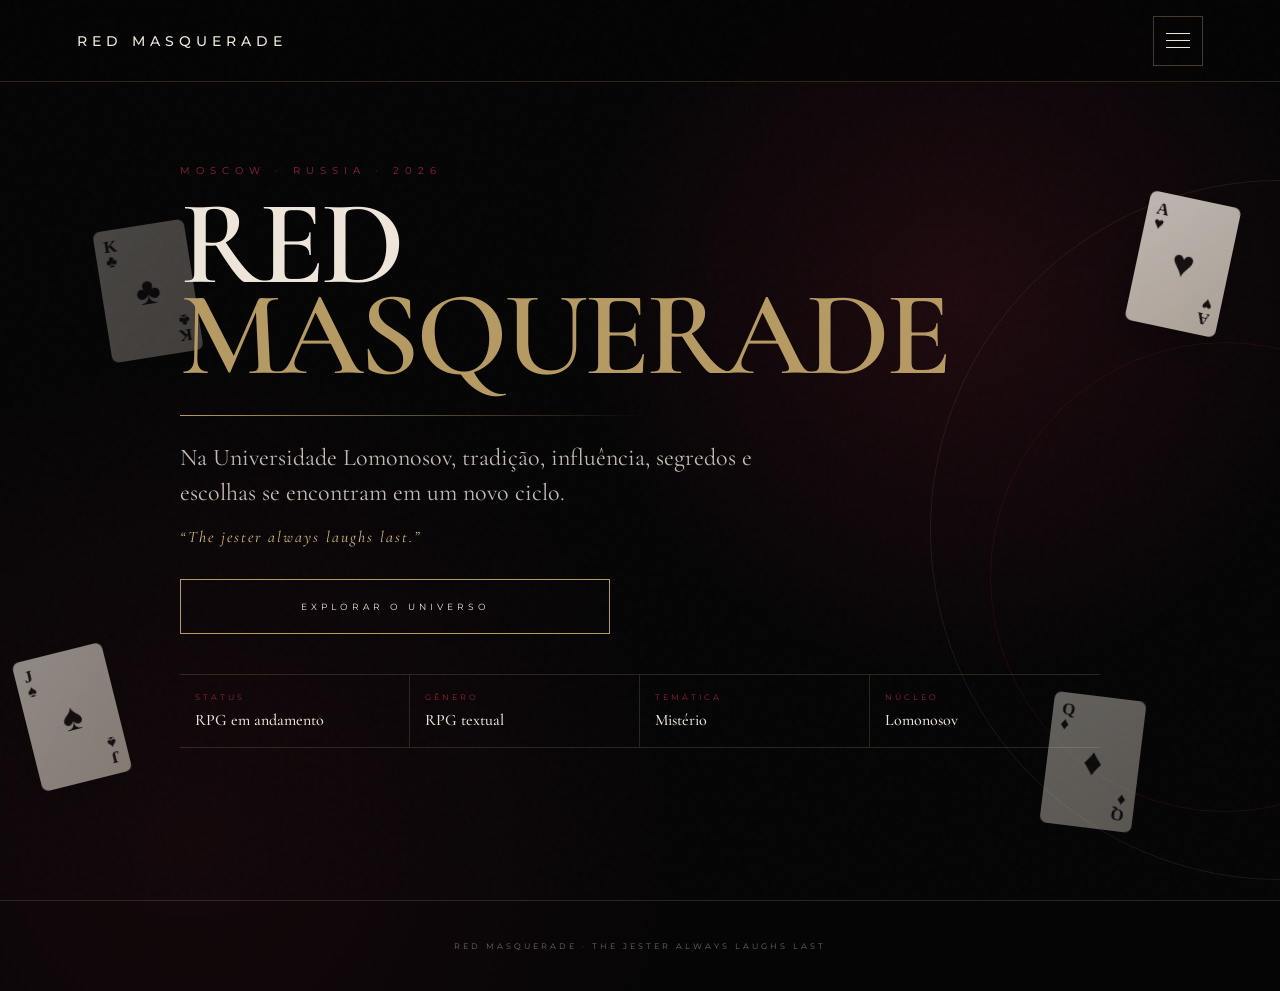
==== commit 72a7b5fb: "index.html" ====
--- a/index.html
+++ b/index.html
@@ -1,181 +1,315 @@
 <!DOCTYPE html>
 <html lang="pt-BR">
+
 <head>
+
 <meta charset="UTF-8">
 <meta name="viewport" content="width=device-width, initial-scale=1.0">
 <meta name="theme-color" content="#070607">
 
-<title>Red Masquerade</title>
+<title>RED MASQUERADE</title>
 
 <style>
 
 /* =========================================================
-   RED MASQUERADE — VERSÃO BASE DEFINITIVA
-   Uma página + páginas internas
+   RED MASQUERADE
+   INDEX PRINCIPAL
    ========================================================= */
 
-:root {
-  --black: #060506;
-  --black-2: #0b0809;
-  --wine: #310b13;
-  --red: #9b2638;
-  --gold: #b69a63;
-  --gold-light: #d3bb82;
-  --cream: #eee6da;
-  --gray: #a49a91;
-  --line: rgba(238,230,218,.14);
-}
-
-* {
-  box-sizing: border-box;
-  margin: 0;
-  padding: 0;
-}
-
-html,
-body {
-  width: 100%;
-  min-height: 100%;
-  overflow-x: hidden;
-}
-
-body {
-  background: var(--black);
-  color: var(--cream);
-  font-family: Georgia, "Times New Roman", serif;
-}
-
-button,
-a {
-  font: inherit;
-}
-
-a {
-  color: inherit;
-  text-decoration: none;
+@import url('https://fonts.googleapis.com/css2?family=Cormorant+Garamond:wght@400;500;600;700&family=Montserrat:wght@300;400;500;600&display=swap');
+
+
+:root{
+
+    --black:#060506;
+    --black2:#0c090a;
+
+    --wine:#310b13;
+    --red:#922238;
+    --red-dark:#58101f;
+
+    --gold:#b69a63;
+    --gold-light:#d8bd82;
+
+    --cream:#eee6da;
+    --gray:#aaa19a;
+    --gray-dark:#6f6863;
+
+    --line:rgba(216,189,130,.18);
+
 }
 
 
 /* =========================================================
-   FUNDO
+   RESET
    ========================================================= */
 
-body::before {
-  content: "";
-  position: fixed;
-  inset: 0;
-  pointer-events: none;
-  z-index: 0;
-
-  background:
-    radial-gradient(
-      circle at 72% 52%,
-      rgba(155,38,56,.18),
-      transparent 30%
-    ),
-    radial-gradient(
-      circle at 20% 80%,
-      rgba(75,13,22,.20),
-      transparent 35%
-    );
+*{
+    margin:0;
+    padding:0;
+    box-sizing:border-box;
+}
+
+html{
+    scroll-behavior:smooth;
+}
+
+body{
+
+    min-height:100vh;
+
+    background:
+        radial-gradient(
+            circle at 75% 30%,
+            rgba(146,34,56,.18),
+            transparent 32%
+        ),
+        radial-gradient(
+            circle at 15% 85%,
+            rgba(82,20,31,.18),
+            transparent 35%
+        ),
+        var(--black);
+
+    color:var(--cream);
+
+    font-family:
+        'Cormorant Garamond',
+        Georgia,
+        serif;
+
+    overflow-x:hidden;
+
+}
+
+a{
+    color:inherit;
+    text-decoration:none;
+}
+
+button{
+    font-family:inherit;
 }
 
 
 /* =========================================================
-   PARTÍCULAS
+   TEXTURA
    ========================================================= */
 
-.particles {
-  position: fixed;
-  inset: 0;
-  pointer-events: none;
-  overflow: hidden;
-  z-index: 1;
-}
-
-.particle {
-  position: absolute;
-
-  width: 2px;
-  height: 2px;
-
-  background: var(--gold-light);
-
-  border-radius: 50%;
-
-  opacity: .35;
-
-  animation: floatParticle linear infinite;
-}
-
-@keyframes floatParticle {
-
-  from {
-    transform: translateY(110vh);
-    opacity: 0;
-  }
-
-  15% {
-    opacity: .35;
-  }
-
-  85% {
-    opacity: .35;
-  }
-
-  to {
-    transform: translateY(-10vh);
-    opacity: 0;
-  }
+body:after{
+
+    content:"";
+
+    position:fixed;
+
+    inset:0;
+
+    pointer-events:none;
+
+    z-index:999;
+
+    opacity:.035;
+
+    background-image:
+        url("data:image/svg+xml,%3Csvg viewBox='0 0 200 200' xmlns='http://www.w3.org/2000/svg'%3E%3Cfilter id='n'%3E%3CfeTurbulence type='fractalNoise' baseFrequency='.8' numOctaves='3' stitchTiles='stitch'/%3E%3C/filter%3E%3Crect width='100%25' height='100%25' filter='url(%23n)' opacity='.5'/%3E%3C/svg%3E");
 
 }
 
 
 /* =========================================================
-   CÍRCULOS
+   CARTAS DE BARALHO
    ========================================================= */
 
-.circle {
-  position: fixed;
-  border-radius: 50%;
-  pointer-events: none;
-  z-index: 1;
-}
-
-.circle-one {
-  width: 700px;
-  height: 700px;
-
-  right: -330px;
-  top: 24%;
-
-  border: 1px solid rgba(182,154,99,.14);
-
-  animation: rotateSlow 30s linear infinite;
-}
-
-.circle-two {
-  width: 470px;
-  height: 470px;
-
-  right: -160px;
-  top: 39%;
-
-  border: 1px solid rgba(155,38,56,.22);
-
-  animation: rotateReverse 22s linear infinite;
-}
-
-@keyframes rotateSlow {
-  to {
-    transform: rotate(360deg);
-  }
-}
-
-@keyframes rotateReverse {
-  to {
-    transform: rotate(-360deg);
-  }
+.playing-card{
+
+    position:fixed;
+
+    width:92px;
+    height:132px;
+
+    background:
+        linear-gradient(
+            135deg,
+            rgba(245,239,229,.97),
+            rgba(221,211,196,.97)
+        );
+
+    color:#171214;
+
+    border-radius:7px;
+
+    box-shadow:
+        0 20px 50px rgba(0,0,0,.45);
+
+    z-index:2;
+
+    pointer-events:none;
+
+    display:flex;
+
+    flex-direction:column;
+
+    justify-content:space-between;
+
+    padding:9px;
+
+    font-family:
+        Georgia,
+        serif;
+
+    transition:
+        transform 1s ease;
+
+}
+
+.playing-card .corner{
+
+    font-size:17px;
+
+    line-height:.9;
+
+    font-weight:bold;
+
+}
+
+.playing-card .symbol{
+
+    align-self:center;
+
+    font-size:38px;
+
+    line-height:1;
+
+}
+
+.playing-card .bottom{
+
+    transform:rotate(180deg);
+
+}
+
+
+/* posições */
+
+.card-one{
+
+    right:4%;
+    top:22%;
+
+    transform:
+        rotate(12deg);
+
+    opacity:.78;
+
+}
+
+.card-two{
+
+    left:2%;
+    bottom:13%;
+
+    transform:
+        rotate(-14deg);
+
+    opacity:.58;
+
+}
+
+.card-three{
+
+    right:11%;
+    bottom:8%;
+
+    transform:
+        rotate(7deg);
+
+    opacity:.40;
+
+}
+
+.card-four{
+
+    left:8%;
+    top:25%;
+
+    transform:
+        rotate(-9deg);
+
+    opacity:.28;
+
+}
+
+
+/* =========================================================
+   CÍRCULOS DECORATIVOS
+   ========================================================= */
+
+.circle{
+
+    position:fixed;
+
+    border-radius:50%;
+
+    pointer-events:none;
+
+    z-index:1;
+
+}
+
+.circle-one{
+
+    width:700px;
+    height:700px;
+
+    right:-350px;
+    top:20%;
+
+    border:
+        1px solid
+        rgba(182,154,99,.13);
+
+    animation:
+        rotateOne
+        35s
+        linear
+        infinite;
+
+}
+
+.circle-two{
+
+    width:470px;
+    height:470px;
+
+    right:-180px;
+    top:38%;
+
+    border:
+        1px solid
+        rgba(146,34,56,.20);
+
+    animation:
+        rotateTwo
+        26s
+        linear
+        infinite;
+
+}
+
+@keyframes rotateOne{
+
+    to{
+        transform:rotate(360deg);
+    }
+
+}
+
+@keyframes rotateTwo{
+
+    to{
+        transform:rotate(-360deg);
+    }
+
 }
 
 
@@ -183,98 +317,139 @@
    HEADER
    ========================================================= */
 
-header {
-  position: fixed;
-
-  top: 0;
-  left: 0;
-
-  width: 100%;
-  height: 82px;
-
-  padding: 0 6%;
-
-  display: flex;
-  align-items: center;
-  justify-content: space-between;
-
-  border-bottom: 1px solid var(--line);
-
-  background: rgba(6,5,6,.88);
-
-  backdrop-filter: blur(14px);
-  -webkit-backdrop-filter: blur(14px);
-
-  z-index: 100;
-}
-
-.logo {
-  color: var(--cream);
-
-  font-family: Arial, sans-serif;
-
-  font-size: 15px;
-  font-weight: bold;
-
-  letter-spacing: 5px;
-
-  white-space: nowrap;
-}
-
-.menu-button {
-  width: 48px;
-  height: 48px;
-
-  border: 1px solid rgba(238,230,218,.18);
-
-  background: transparent;
-
-  color: var(--cream);
-
-  cursor: pointer;
-
-  display: flex;
-  align-items: center;
-  justify-content: center;
-
-  transition:
-    border-color .3s ease,
-    color .3s ease;
-}
-
-.menu-button:hover {
-  border-color: var(--gold);
-  color: var(--gold);
-}
-
-.menu-icon {
-  width: 23px;
-
-  display: flex;
-  flex-direction: column;
-
-  gap: 6px;
-}
-
-.menu-icon span {
-  width: 100%;
-  height: 2px;
-
-  background: currentColor;
-
-  transition: .3s ease;
-}
-
-.menu-button.active .menu-icon span:nth-child(1) {
-  transform: translateY(8px) rotate(45deg);
-}
-
-.menu-button.active .menu-icon span:nth-child(2) {
-  opacity: 0;
-}
-
-.menu-button.active .menu-icon span:nth-child(3) {
-  transform: translateY(-8px) rotate(-45deg);
+header{
+
+    position:fixed;
+
+    top:0;
+    left:0;
+
+    width:100%;
+    height:82px;
+
+    padding:
+        0
+        6%;
+
+    display:flex;
+
+    align-items:center;
+    justify-content:space-between;
+
+    border-bottom:
+        1px solid
+        var(--line);
+
+    background:
+        rgba(6,5,6,.90);
+
+    backdrop-filter:
+        blur(15px);
+
+    -webkit-backdrop-filter:
+        blur(15px);
+
+    z-index:500;
+
+}
+
+.logo{
+
+    font-family:
+        'Montserrat',
+        Arial,
+        sans-serif;
+
+    font-size:14px;
+
+    font-weight:500;
+
+    letter-spacing:5px;
+
+}
+
+.menu-button{
+
+    width:50px;
+    height:50px;
+
+    border:
+        1px solid
+        rgba(216,189,130,.30);
+
+    background:
+        transparent;
+
+    color:var(--cream);
+
+    display:flex;
+
+    align-items:center;
+    justify-content:center;
+
+    cursor:pointer;
+
+    transition:.3s;
+
+}
+
+.menu-button:hover{
+
+    border-color:
+        var(--gold);
+
+    color:
+        var(--gold-light);
+
+}
+
+.menu-icon{
+
+    width:24px;
+
+    display:flex;
+
+    flex-direction:column;
+
+    gap:6px;
+
+}
+
+.menu-icon span{
+
+    width:100%;
+    height:1px;
+
+    background:
+        currentColor;
+
+    transition:.3s;
+
+}
+
+.menu-button.active
+.menu-icon span:nth-child(1){
+
+    transform:
+        translateY(7px)
+        rotate(45deg);
+
+}
+
+.menu-button.active
+.menu-icon span:nth-child(2){
+
+    opacity:0;
+
+}
+
+.menu-button.active
+.menu-icon span:nth-child(3){
+
+    transform:
+        translateY(-7px)
+        rotate(-45deg);
+
 }
 
 
@@ -282,172 +457,275 @@
    HOME
    ========================================================= */
 
-.page {
-  position: fixed;
-
-  inset: 0;
-
-  padding-top: 82px;
-
-  display: flex;
-  align-items: center;
-
-  overflow: hidden;
-
-  opacity: 1;
-  visibility: visible;
-
-  transition:
-    opacity .5s ease,
-    transform .6s ease;
-
-  z-index: 10;
-}
-
-.page.hidden {
-  opacity: 0;
-  visibility: hidden;
-
-  transform: scale(1.03);
-
-  pointer-events: none;
-}
-
-.hero-content {
-  position: relative;
-  z-index: 10;
-
-  width: min(850px, 88%);
-
-  margin: 0 auto;
-
-  transform: translateY(5px);
-}
-
-.eyebrow {
-  margin-bottom: 20px;
-
-  color: var(--red);
-
-  font-family: Arial, sans-serif;
-
-  font-size: 10px;
-  font-weight: bold;
-
-  letter-spacing: 6px;
-}
-
-.hero-title {
-  font-size: clamp(55px, 9vw, 105px);
-
-  line-height: .80;
-
-  letter-spacing: -4px;
-}
-
-.hero-title .red {
-  display: block;
-  color: var(--cream);
-}
-
-.hero-title .gold {
-  display: block;
-  color: var(--gold);
-}
-
-.title-line {
-  width: min(430px, 75%);
-
-  height: 1px;
-
-  margin-top: 27px;
-
-  background:
-    linear-gradient(
-      90deg,
-      var(--gold),
-      transparent
+.home{
+
+    position:relative;
+
+    min-height:100vh;
+
+    padding:
+        82px
+        6%
+        70px;
+
+    display:flex;
+
+    align-items:center;
+
+    z-index:10;
+
+    transition:
+        opacity .5s,
+        transform .5s;
+
+}
+
+.home.hidden{
+
+    opacity:0;
+
+    transform:
+        scale(1.03);
+
+    pointer-events:none;
+
+}
+
+.hero{
+
+    width:min(
+        920px,
+        100%
     );
-}
-
-.subtitle {
-  max-width: 520px;
-
-  margin-top: 25px;
-
-  color: var(--gray);
-
-  font-size: clamp(17px, 2.2vw, 22px);
-
-  line-height: 1.5;
-}
-
-.quote {
-  margin-top: 18px;
-
-  color: var(--gold-light);
-
-  font-size: 15px;
-
-  font-style: italic;
-
-  letter-spacing: 2px;
-}
-
-.enter-button {
-  position: relative;
-
-  display: flex;
-
-  align-items: center;
-  justify-content: center;
-
-  width: min(430px, 100%);
-  height: 55px;
-
-  margin-top: 30px;
-
-  border: 1px solid var(--gold);
-
-  background: transparent;
-
-  color: var(--cream);
-
-  font-family: Arial, sans-serif;
-
-  font-size: 10px;
-
-  letter-spacing: 4px;
-
-  cursor: pointer;
-
-  overflow: hidden;
-
-  transition: .35s ease;
-}
-
-.enter-button::before {
-  content: "";
-
-  position: absolute;
-
-  inset: 0;
-
-  background: var(--gold);
-
-  transform: translateX(-101%);
-
-  transition: .4s ease;
-
-  z-index: -1;
-}
-
-.enter-button:hover {
-  color: var(--black);
-}
-
-.enter-button:hover::before {
-  transform: translateX(0);
+
+    margin:auto;
+
+    position:relative;
+
+    z-index:10;
+
+}
+
+.eyebrow{
+
+    color:var(--red);
+
+    font-family:
+        'Montserrat',
+        Arial,
+        sans-serif;
+
+    font-size:10px;
+
+    letter-spacing:6px;
+
+    margin-bottom:21px;
+
+}
+
+.hero-title{
+
+    font-size:
+        clamp(
+            65px,
+            10vw,
+            120px
+        );
+
+    line-height:.76;
+
+    letter-spacing:-4px;
+
+    font-weight:600;
+
+}
+
+.hero-title .first{
+
+    display:block;
+
+    color:var(--cream);
+
+}
+
+.hero-title .second{
+
+    display:block;
+
+    color:var(--gold);
+
+}
+
+.hero-line{
+
+    width:470px;
+
+    max-width:75%;
+
+    height:1px;
+
+    margin:
+        35px
+        0
+        25px;
+
+    background:
+        linear-gradient(
+            90deg,
+            var(--gold),
+            transparent
+        );
+
+}
+
+.hero-description{
+
+    max-width:650px;
+
+    color:#c5bbb2;
+
+    font-size:
+        clamp(
+            18px,
+            2.4vw,
+            24px
+        );
+
+    line-height:1.45;
+
+}
+
+.hero-quote{
+
+    margin-top:17px;
+
+    color:
+        var(--gold-light);
+
+    font-size:16px;
+
+    font-style:italic;
+
+    letter-spacing:2px;
+
+}
+
+.hero-button{
+
+    margin-top:32px;
+
+    width:
+        min(
+            430px,
+            100%
+        );
+
+    height:55px;
+
+    border:
+        1px solid
+        var(--gold);
+
+    background:
+        transparent;
+
+    color:var(--cream);
+
+    font-family:
+        'Montserrat',
+        Arial,
+        sans-serif;
+
+    font-size:9px;
+
+    letter-spacing:4px;
+
+    cursor:pointer;
+
+    transition:.35s;
+
+}
+
+.hero-button:hover{
+
+    background:
+        var(--gold);
+
+    color:
+        var(--black);
+
+}
+
+
+/* =========================================================
+   STATUS
+   ========================================================= */
+
+.status-row{
+
+    margin-top:40px;
+
+    display:grid;
+
+    grid-template-columns:
+        repeat(
+            4,
+            1fr
+        );
+
+    border-top:
+        1px solid
+        var(--line);
+
+    border-bottom:
+        1px solid
+        var(--line);
+
+}
+
+.status{
+
+    padding:
+        17px
+        15px;
+
+    border-right:
+        1px solid
+        var(--line);
+
+}
+
+.status:last-child{
+
+    border-right:0;
+
+}
+
+.status small{
+
+    display:block;
+
+    color:var(--red);
+
+    font-family:
+        'Montserrat',
+        Arial,
+        sans-serif;
+
+    font-size:8px;
+
+    letter-spacing:3px;
+
+    margin-bottom:8px;
+
+}
+
+.status strong{
+
+    font-size:16px;
+
+    font-weight:500;
+
 }
 
 
@@ -455,113 +733,173 @@
    MENU
    ========================================================= */
 
-.menu-overlay {
-  position: fixed;
-
-  inset: 0;
-
-  padding-top: 82px;
-
-  background:
-    radial-gradient(
-      circle at 70% 50%,
-      rgba(75,13,22,.35),
-      transparent 38%
-    ),
-    rgba(6,5,6,.98);
-
-  z-index: 90;
-
-  opacity: 0;
-  visibility: hidden;
-  pointer-events: none;
-
-  transition:
-    opacity .4s ease,
-    visibility .4s ease;
-}
-
-.menu-overlay.open {
-  opacity: 1;
-  visibility: visible;
-  pointer-events: auto;
-}
-
-.menu-inner {
-  width: min(850px, 88%);
-
-  height: calc(100% - 82px);
-
-  margin: 0 auto;
-
-  display: flex;
-  flex-direction: column;
-
-  justify-content: center;
-}
-
-.menu-eyebrow {
-  color: var(--red);
-
-  font-family: Arial, sans-serif;
-
-  font-size: 10px;
-
-  letter-spacing: 6px;
-
-  margin-bottom: 18px;
-}
-
-.menu-title {
-  font-size: clamp(48px, 8vw, 80px);
-
-  line-height: .9;
-
-  margin-bottom: 30px;
-}
-
-.menu-title span {
-  color: var(--gold);
-}
-
-.menu-link {
-  width: 100%;
-
-  padding: 17px 4px;
-
-  border-top: 1px solid var(--line);
-
-  display: flex;
-
-  align-items: center;
-  justify-content: space-between;
-
-  color: var(--cream);
-
-  font-size: clamp(19px, 3vw, 27px);
-
-  transition:
-    padding-left .3s ease,
-    color .3s ease;
-}
-
-.menu-link:last-child {
-  border-bottom: 1px solid var(--line);
-}
-
-.menu-link:hover {
-  padding-left: 18px;
-  color: var(--gold);
-}
-
-.menu-number {
-  color: var(--red);
-
-  font-family: Arial, sans-serif;
-
-  font-size: 9px;
-
-  letter-spacing: 3px;
+.menu-overlay{
+
+    position:fixed;
+
+    inset:0;
+
+    padding-top:82px;
+
+    background:
+        radial-gradient(
+            circle at 72% 45%,
+            rgba(91,16,31,.30),
+            transparent 40%
+        ),
+        rgba(6,5,6,.985);
+
+    z-index:400;
+
+    opacity:0;
+
+    visibility:hidden;
+
+    pointer-events:none;
+
+    transition:
+        opacity .4s,
+        visibility .4s;
+
+    overflow-y:auto;
+
+}
+
+.menu-overlay.open{
+
+    opacity:1;
+
+    visibility:visible;
+
+    pointer-events:auto;
+
+}
+
+.menu-inner{
+
+    width:
+        min(
+            900px,
+            88%
+        );
+
+    min-height:
+        calc(
+            100vh - 82px
+        );
+
+    margin:auto;
+
+    padding:
+        45px
+        0;
+
+    display:flex;
+
+    flex-direction:column;
+
+    justify-content:center;
+
+}
+
+.menu-eyebrow{
+
+    color:var(--red);
+
+    font-family:
+        'Montserrat',
+        Arial,
+        sans-serif;
+
+    font-size:9px;
+
+    letter-spacing:5px;
+
+    margin-bottom:15px;
+
+}
+
+.menu-title{
+
+    font-size:
+        clamp(
+            48px,
+            8vw,
+            82px
+        );
+
+    line-height:.88;
+
+    margin-bottom:28px;
+
+}
+
+.menu-title span{
+
+    color:var(--gold);
+
+}
+
+.menu-link{
+
+    width:100%;
+
+    padding:
+        15px
+        4px;
+
+    border-top:
+        1px solid
+        var(--line);
+
+    display:flex;
+
+    justify-content:space-between;
+
+    align-items:center;
+
+    font-size:
+        clamp(
+            19px,
+            3vw,
+            27px
+        );
+
+    transition:.3s;
+
+}
+
+.menu-link:last-child{
+
+    border-bottom:
+        1px solid
+        var(--line);
+
+}
+
+.menu-link:hover{
+
+    padding-left:18px;
+
+    color:
+        var(--gold-light);
+
+}
+
+.menu-number{
+
+    color:
+        var(--red);
+
+    font-family:
+        'Montserrat',
+        Arial,
+        sans-serif;
+
+    font-size:8px;
+
+    letter-spacing:3px;
+
 }
 
 
@@ -569,189 +907,310 @@
    PÁGINAS INTERNAS
    ========================================================= */
 
-.internal {
-  position: fixed;
-
-  inset: 0;
-
-  padding:
-    110px 6% 50px;
-
-  overflow-y: auto;
-  overflow-x: hidden;
-
-  background:
-    radial-gradient(
-      circle at 75% 45%,
-      rgba(155,38,56,.15),
-      transparent 35%
-    ),
-    var(--black);
-
-  z-index: 20;
-
-  opacity: 0;
-  visibility: hidden;
-  pointer-events: none;
-
-  transform: translateX(25px);
-
-  transition:
-    opacity .45s ease,
-    transform .45s ease,
-    visibility .45s ease;
-}
-
-.internal.active {
-  opacity: 1;
-  visibility: visible;
-  pointer-events: auto;
-
-  transform: translateX(0);
-}
-
-.internal-inner {
-  width: min(1000px,100%);
-
-  margin: 0 auto;
-}
-
-.back-button {
-  display: inline-flex;
-
-  align-items: center;
-  gap: 9px;
-
-  border: 1px solid var(--line);
-
-  background: transparent;
-
-  color: var(--cream);
-
-  padding: 10px 16px;
-
-  cursor: pointer;
-
-  font-family: Arial, sans-serif;
-
-  font-size: 9px;
-
-  letter-spacing: 3px;
-
-  margin-bottom: 28px;
-}
-
-.back-button:hover {
-  border-color: var(--gold);
-  color: var(--gold);
-}
-
-.internal-eyebrow {
-  color: var(--red);
-
-  font-family: Arial, sans-serif;
-
-  font-size: 10px;
-
-  letter-spacing: 5px;
-
-  margin-bottom: 13px;
-}
-
-.internal-title {
-  font-size: clamp(45px, 7vw, 75px);
-
-  line-height: .9;
-
-  margin-bottom: 18px;
-}
-
-.internal-title span {
-  color: var(--gold);
-}
-
-.internal-description {
-  max-width: 680px;
-
-  color: var(--gray);
-
-  font-size: 17px;
-
-  line-height: 1.5;
+.internal{
+
+    position:fixed;
+
+    inset:0;
+
+    padding:
+        110px
+        6%
+        60px;
+
+    overflow-y:auto;
+
+    background:
+        radial-gradient(
+            circle at 80% 35%,
+            rgba(146,34,56,.15),
+            transparent 35%
+        ),
+        var(--black);
+
+    z-index:300;
+
+    opacity:0;
+
+    visibility:hidden;
+
+    pointer-events:none;
+
+    transform:
+        translateX(25px);
+
+    transition:
+        opacity .45s,
+        transform .45s,
+        visibility .45s;
+
+}
+
+.internal.active{
+
+    opacity:1;
+
+    visibility:visible;
+
+    pointer-events:auto;
+
+    transform:
+        translateX(0);
+
+}
+
+.internal-inner{
+
+    width:
+        min(
+            1050px,
+            100%
+        );
+
+    margin:auto;
+
+}
+
+.back-button{
+
+    padding:
+        10px
+        16px;
+
+    border:
+        1px solid
+        var(--line);
+
+    background:
+        transparent;
+
+    color:
+        var(--cream);
+
+    cursor:pointer;
+
+    font-family:
+        'Montserrat',
+        Arial,
+        sans-serif;
+
+    font-size:8px;
+
+    letter-spacing:3px;
+
+    margin-bottom:35px;
+
+}
+
+.back-button:hover{
+
+    border-color:
+        var(--gold);
+
+    color:
+        var(--gold);
+
+}
+
+.internal-eyebrow{
+
+    color:
+        var(--red);
+
+    font-family:
+        'Montserrat',
+        Arial,
+        sans-serif;
+
+    font-size:9px;
+
+    letter-spacing:5px;
+
+    margin-bottom:15px;
+
+}
+
+.internal-title{
+
+    font-size:
+        clamp(
+            48px,
+            7vw,
+            82px
+        );
+
+    line-height:.87;
+
+    margin-bottom:24px;
+
+}
+
+.internal-title span{
+
+    color:
+        var(--gold);
+
+}
+
+.internal-intro{
+
+    max-width:780px;
+
+    color:#c3b9b0;
+
+    font-size:19px;
+
+    line-height:1.55;
+
 }
 
 
 /* =========================================================
-   CARDS INTERNOS
+   BLOCOS DE HISTÓRIA
    ========================================================= */
 
-.house-grid {
-  margin-top: 32px;
-
-  display: grid;
-
-  grid-template-columns: repeat(3, 1fr);
-
-  gap: 15px;
-}
-
-.house-card {
-  position: relative;
-
-  min-height: 220px;
-
-  padding: 25px;
-
-  border: 1px solid var(--line);
-
-  background:
-    linear-gradient(
-      145deg,
-      rgba(155,38,56,.12),
-      rgba(0,0,0,.25)
-    );
-
-  cursor: pointer;
-
-  overflow: hidden;
-
-  transition:
-    transform .35s ease,
-    border-color .35s ease;
-}
-
-.house-card:hover {
-  transform: translateY(-5px);
-
-  border-color: var(--gold);
-}
-
-.house-number {
-  color: var(--red);
-
-  font-family: Arial, sans-serif;
-
-  font-size: 10px;
-
-  letter-spacing: 4px;
-}
-
-.house-name {
-  margin-top: 42px;
-
-  font-size: 29px;
-
-  line-height: 1;
-}
-
-.house-description {
-  margin-top: 11px;
-
-  color: var(--gray);
-
-  font-size: 16px;
-
-  line-height: 1.4;
+.story{
+
+    margin-top:45px;
+
+    max-width:850px;
+
+}
+
+.story h3{
+
+    color:
+        var(--gold-light);
+
+    font-size:29px;
+
+    margin-bottom:13px;
+
+}
+
+.story p{
+
+    color:
+        #b4aaa2;
+
+    font-size:18px;
+
+    line-height:1.62;
+
+    margin-bottom:20px;
+
+}
+
+
+/* =========================================================
+   GRID DE INFORMAÇÕES
+   ========================================================= */
+
+.info-grid{
+
+    margin-top:42px;
+
+    display:grid;
+
+    grid-template-columns:
+        repeat(
+            2,
+            1fr
+        );
+
+    gap:12px;
+
+}
+
+.info-box{
+
+    padding:24px;
+
+    border:
+        1px solid
+        var(--line);
+
+    background:
+        rgba(255,255,255,.012);
+
+}
+
+.info-box h4{
+
+    color:
+        var(--gold-light);
+
+    font-size:21px;
+
+    margin-bottom:10px;
+
+}
+
+.info-box p{
+
+    color:
+        var(--gray);
+
+    font-size:16px;
+
+    line-height:1.55;
+
+}
+
+
+/* =========================================================
+   LISTAS
+   ========================================================= */
+
+.content-list{
+
+    margin-top:40px;
+
+}
+
+.content-list h3{
+
+    color:
+        var(--gold-light);
+
+    font-size:29px;
+
+    margin-bottom:18px;
+
+}
+
+.list-grid{
+
+    display:grid;
+
+    grid-template-columns:
+        repeat(
+            3,
+            1fr
+        );
+
+    gap:8px;
+
+}
+
+.list-item{
+
+    padding:
+        13px
+        15px;
+
+    border:
+        1px solid
+        var(--line);
+
+    background:
+        rgba(255,255,255,.012);
+
+    color:
+        #c5bbb2;
+
+    font-size:15px;
+
 }
 
 
@@ -759,163 +1218,262 @@
    FRATERNIDADES
    ========================================================= */
 
-.fraternity-card {
-  min-height: 330px;
-
-  display: flex;
-
-  flex-direction: column;
-
-  align-items: center;
-
-  text-align: center;
-}
-
-.fraternity-shield {
-  width: 105px;
-  height: 105px;
-
-  object-fit: cover;
-
-  margin: 18px auto 5px;
-
-  border: 1px solid rgba(182,154,99,.25);
-
-  box-shadow:
-    0 12px 30px rgba(0,0,0,.35);
-}
-
-.fraternity-card .house-name {
-  margin-top: 18px;
-}
-
-.fraternity-card .house-description {
-  max-width: 260px;
+.fraternity-grid{
+
+    margin-top:42px;
+
+    display:grid;
+
+    grid-template-columns:
+        repeat(
+            3,
+            1fr
+        );
+
+    gap:15px;
+
+}
+
+.fraternity-card{
+
+    min-height:390px;
+
+    padding:24px;
+
+    border:
+        1px solid
+        var(--line);
+
+    background:
+        linear-gradient(
+            145deg,
+            rgba(155,38,56,.12),
+            rgba(0,0,0,.2)
+        );
+
+    cursor:pointer;
+
+    display:flex;
+
+    flex-direction:column;
+
+    align-items:center;
+
+    text-align:center;
+
+    transition:.35s;
+
+}
+
+.fraternity-card:hover{
+
+    transform:
+        translateY(-6px);
+
+    border-color:
+        var(--gold);
+
+}
+
+.fraternity-number{
+
+    align-self:flex-start;
+
+    color:
+        var(--red);
+
+    font-family:
+        'Montserrat',
+        Arial,
+        sans-serif;
+
+    font-size:8px;
+
+    letter-spacing:4px;
+
+}
+
+.fraternity-image{
+
+    width:135px;
+    height:135px;
+
+    object-fit:cover;
+
+    margin:
+        25px
+        0
+        20px;
+
+    border:
+        1px solid
+        rgba(216,189,130,.35);
+
+    box-shadow:
+        0 15px 35px
+        rgba(0,0,0,.45);
+
+}
+
+.fraternity-card h3{
+
+    font-size:28px;
+
+    line-height:1;
+
+}
+
+.fraternity-card p{
+
+    margin-top:10px;
+
+    color:
+        var(--gold-light);
+
+    font-family:
+        'Montserrat',
+        Arial,
+        sans-serif;
+
+    font-size:8px;
+
+    letter-spacing:3px;
+
 }
 
 
 /* =========================================================
-   DETALHES DAS FRATERNIDADES
+   DETALHE DAS FRATERNIDADES
    ========================================================= */
 
-.fraternity-detail {
-  display: none;
-}
-
-.fraternity-detail.active {
-  display: block;
-}
-
-.detail-top {
-  display: grid;
-
-  grid-template-columns: 150px 1fr;
-
-  gap: 30px;
-
-  align-items: center;
-
-  margin-bottom: 35px;
-}
-
-.detail-shield {
-  width: 150px;
-  height: 150px;
-
-  object-fit: cover;
-
-  border: 1px solid rgba(182,154,99,.3);
-}
-
-.detail-title {
-  font-size: clamp(38px, 6vw, 65px);
-
-  line-height: .9;
-}
-
-.detail-title span {
-  color: var(--gold);
-}
-
-.detail-motto {
-  margin-top: 12px;
-
-  color: var(--gold-light);
-
-  font-family: Arial, sans-serif;
-
-  font-size: 9px;
-
-  letter-spacing: 3px;
-}
-
-.detail-grid {
-  display: grid;
-
-  grid-template-columns: repeat(2,1fr);
-
-  gap: 12px;
-}
-
-.detail-box {
-  padding: 21px;
-
-  border: 1px solid var(--line);
-
-  background: rgba(255,255,255,.015);
-}
-
-.detail-box h4 {
-  color: var(--gold);
-
-  font-size: 17px;
-
-  margin-bottom: 8px;
-}
-
-.detail-box p {
-  color: var(--gray);
-
-  font-size: 15px;
-
-  line-height: 1.5;
-}
-
-
-/* =========================================================
-   LISTAS
-   ========================================================= */
-
-.list-section {
-  margin-top: 30px;
-}
-
-.list-section h3 {
-  color: var(--gold);
-
-  font-size: 25px;
-
-  margin-bottom: 15px;
-}
-
-.simple-list {
-  display: grid;
-
-  grid-template-columns: repeat(3,1fr);
-
-  gap: 8px;
-}
-
-.simple-list div {
-  padding: 12px 14px;
-
-  border: 1px solid var(--line);
-
-  color: var(--cream);
-
-  font-size: 15px;
-
-  background: rgba(255,255,255,.01);
+.fraternity-detail{
+
+    display:none;
+
+    margin-top:35px;
+
+}
+
+.fraternity-detail.active{
+
+    display:block;
+
+}
+
+.detail-header{
+
+    display:grid;
+
+    grid-template-columns:
+        170px
+        1fr;
+
+    gap:30px;
+
+    align-items:center;
+
+    margin-bottom:40px;
+
+}
+
+.detail-image{
+
+    width:170px;
+    height:170px;
+
+    object-fit:cover;
+
+    border:
+        1px solid
+        rgba(216,189,130,.35);
+
+}
+
+.detail-title{
+
+    font-size:
+        clamp(
+            40px,
+            6vw,
+            70px
+        );
+
+    line-height:.9;
+
+}
+
+.detail-title span{
+
+    color:
+        var(--gold);
+
+}
+
+.motto{
+
+    margin-top:13px;
+
+    color:
+        var(--gold-light);
+
+    font-family:
+        'Montserrat',
+        Arial,
+        sans-serif;
+
+    font-size:9px;
+
+    letter-spacing:4px;
+
+}
+
+.detail-grid{
+
+    display:grid;
+
+    grid-template-columns:
+        repeat(
+            2,
+            1fr
+        );
+
+    gap:12px;
+
+}
+
+.detail-box{
+
+    padding:24px;
+
+    border:
+        1px solid
+        var(--line);
+
+    background:
+        rgba(255,255,255,.012);
+
+}
+
+.detail-box h4{
+
+    color:
+        var(--gold-light);
+
+    font-size:20px;
+
+    margin-bottom:9px;
+
+}
+
+.detail-box p{
+
+    color:
+        var(--gray);
+
+    font-size:16px;
+
+    line-height:1.55;
+
 }
 
 
@@ -923,69 +1481,185 @@
    REGRAS
    ========================================================= */
 
-.rules-list {
-  margin-top: 30px;
-
-  display: grid;
-
-  gap: 10px;
-}
-
-.rule {
-  padding: 18px 20px;
-
-  border-left: 2px solid var(--red);
-
-  background: rgba(255,255,255,.018);
-}
-
-.rule strong {
-  display: block;
-
-  color: var(--gold);
-
-  font-size: 17px;
-
-  margin-bottom: 5px;
-}
-
-.rule p {
-  color: var(--gray);
-
-  font-size: 15px;
-
-  line-height: 1.5;
+.rules{
+
+    margin-top:40px;
+
+    display:grid;
+
+    gap:10px;
+
+}
+
+.rule{
+
+    padding:
+        21px
+        23px;
+
+    border-left:
+        2px solid
+        var(--red);
+
+    background:
+        rgba(255,255,255,.018);
+
+}
+
+.rule strong{
+
+    display:block;
+
+    color:
+        var(--gold-light);
+
+    font-size:19px;
+
+    margin-bottom:6px;
+
+}
+
+.rule p{
+
+    color:
+        var(--gray);
+
+    font-size:16px;
+
+    line-height:1.5;
+
 }
 
 
 /* =========================================================
-   VAZIO / NPC
+   NPCS
    ========================================================= */
 
-.empty-box {
-  margin-top: 30px;
-
-  padding: 45px 25px;
-
-  border: 1px solid var(--line);
-
-  text-align: center;
-}
-
-.empty-box strong {
-  display: block;
-
-  color: var(--gold);
-
-  font-size: 25px;
-
-  margin-bottom: 10px;
-}
-
-.empty-box p {
-  color: var(--gray);
-
-  font-size: 16px;
+.empty{
+
+    margin-top:40px;
+
+    padding:55px 25px;
+
+    border:
+        1px solid
+        var(--line);
+
+    text-align:center;
+
+}
+
+.empty-symbol{
+
+    color:
+        var(--gold);
+
+    font-size:42px;
+
+    margin-bottom:15px;
+
+}
+
+.empty h3{
+
+    font-size:27px;
+
+    margin-bottom:10px;
+
+}
+
+.empty p{
+
+    color:
+        var(--gray);
+
+    font-size:16px;
+
+}
+
+
+/* =========================================================
+   EVENTOS / LOCAIS
+   ========================================================= */
+
+.event-grid{
+
+    margin-top:40px;
+
+    display:grid;
+
+    grid-template-columns:
+        repeat(
+            3,
+            1fr
+        );
+
+    gap:12px;
+
+}
+
+.event-card{
+
+    min-height:180px;
+
+    padding:24px;
+
+    border:
+        1px solid
+        var(--line);
+
+    background:
+        rgba(255,255,255,.012);
+
+    transition:.3s;
+
+}
+
+.event-card:hover{
+
+    border-color:
+        var(--gold);
+
+    transform:
+        translateY(-4px);
+
+}
+
+.event-card small{
+
+    color:
+        var(--red);
+
+    font-family:
+        'Montserrat',
+        Arial,
+        sans-serif;
+
+    font-size:8px;
+
+    letter-spacing:3px;
+
+}
+
+.event-card h3{
+
+    margin-top:25px;
+
+    font-size:25px;
+
+}
+
+.event-card p{
+
+    margin-top:8px;
+
+    color:
+        var(--gray);
+
+    font-size:15px;
+
+    line-height:1.45;
+
 }
 
 
@@ -993,53 +1667,73 @@
    WHATSAPP
    ========================================================= */
 
-.whatsapp-buttons {
-  display: flex;
-
-  flex-wrap: wrap;
-
-  gap: 12px;
-
-  margin-top: 30px;
-}
-
-.whatsapp-button {
-  min-height: 50px;
-
-  padding: 0 23px;
-
-  display: inline-flex;
-
-  align-items: center;
-  justify-content: center;
-
-  border: 1px solid var(--gold);
-
-  color: var(--cream);
-
-  font-family: Arial, sans-serif;
-
-  font-size: 9px;
-
-  letter-spacing: 3px;
-
-  transition: .3s;
-}
-
-.whatsapp-button:hover {
-  background: var(--gold);
-
-  color: var(--black);
-}
-
-.whatsapp-button.red {
-  border-color: var(--red);
-}
-
-.whatsapp-button.red:hover {
-  background: var(--red);
-
-  color: var(--cream);
+.whatsapp-area{
+
+    margin-top:40px;
+
+    display:flex;
+
+    flex-wrap:wrap;
+
+    gap:12px;
+
+}
+
+.whatsapp{
+
+    min-height:52px;
+
+    padding:
+        0
+        25px;
+
+    border:
+        1px solid
+        var(--gold);
+
+    display:flex;
+
+    align-items:center;
+    justify-content:center;
+
+    font-family:
+        'Montserrat',
+        Arial,
+        sans-serif;
+
+    font-size:9px;
+
+    letter-spacing:3px;
+
+    transition:.3s;
+
+}
+
+.whatsapp:hover{
+
+    background:
+        var(--gold);
+
+    color:
+        var(--black);
+
+}
+
+.whatsapp.red{
+
+    border-color:
+        var(--red);
+
+}
+
+.whatsapp.red:hover{
+
+    background:
+        var(--red);
+
+    color:
+        var(--cream);
+
 }
 
 
@@ -1047,24 +1741,34 @@
    FOOTER
    ========================================================= */
 
-footer {
-  position: relative;
-
-  z-index: 5;
-
-  padding: 35px 6%;
-
-  border-top: 1px solid var(--line);
-
-  text-align: center;
-
-  color: var(--gray);
-
-  font-family: Arial, sans-serif;
-
-  font-size: 9px;
-
-  letter-spacing: 3px;
+footer{
+
+    position:relative;
+
+    z-index:20;
+
+    padding:
+        40px
+        6%;
+
+    border-top:
+        1px solid
+        var(--line);
+
+    text-align:center;
+
+    color:
+        var(--gray-dark);
+
+    font-family:
+        'Montserrat',
+        Arial,
+        sans-serif;
+
+    font-size:8px;
+
+    letter-spacing:3px;
+
 }
 
 
@@ -1072,23 +1776,21 @@
    TABLET
    ========================================================= */
 
-@media screen and (max-width: 800px) {
-
-  .hero-content {
-    width: calc(100% - 48px);
-  }
-
-  .hero-title {
-    font-size: 55px;
-  }
-
-  .house-grid {
-    grid-template-columns: 1fr 1fr;
-  }
-
-  .simple-list {
-    grid-template-columns: 1fr 1fr;
-  }
+@media(max-width:850px){
+
+    .fraternity-grid{
+
+        grid-template-columns:
+            1fr 1fr;
+
+    }
+
+    .event-grid{
+
+        grid-template-columns:
+            1fr 1fr;
+
+    }
 
 }
 
@@ -1097,328 +1799,477 @@
    CELULAR
    ========================================================= */
 
-@media screen and (max-width: 600px) {
-
-  header {
-    height: 72px;
-
-    padding: 0 20px;
-  }
-
-  .logo {
-    font-size: 12px;
-
-    letter-spacing: 3px;
-  }
-
-  .menu-button {
-    width: 44px;
-    height: 44px;
-  }
-
-
-  /* HOME */
-
-  .page {
-    padding-top: 72px;
-  }
-
-  .hero-content {
-    width: calc(100% - 40px);
-
-    max-width: calc(100% - 40px);
-
-    margin-left: 20px;
-    margin-right: 20px;
-
-    transform: none;
-  }
-
-  .eyebrow {
-    font-size: 9px;
-
-    letter-spacing: 4px;
-
-    margin-bottom: 17px;
-  }
-
-  .hero-title {
-    font-size: 42px;
-
-    line-height: .86;
-
-    letter-spacing: -1.5px;
-  }
-
-  .title-line {
-    width: 72%;
-
-    margin-top: 22px;
-  }
-
-  .subtitle {
-    max-width: 320px;
-
-    margin-top: 21px;
-
-    font-size: 16px;
-
-    line-height: 1.5;
-  }
-
-  .quote {
-    font-size: 12px;
-
-    letter-spacing: 1.5px;
-
-    margin-top: 14px;
-  }
-
-  .enter-button {
-    width: 100%;
-
-    height: 50px;
-
-    margin-top: 25px;
-
-    font-size: 9px;
-
-    letter-spacing: 2.5px;
-  }
-
-
-  /* MENU */
-
-  .menu-overlay {
-    padding-top: 72px;
-  }
-
-  .menu-inner {
-    width: calc(100% - 40px);
-
-    height: calc(100% - 72px);
-  }
-
-  .menu-title {
-    font-size: 43px;
-
-    margin-bottom: 22px;
-  }
-
-  .menu-link {
-    padding: 13px 3px;
-
-    font-size: 18px;
-  }
-
-  .menu-number {
-    font-size: 8px;
-  }
-
-
-  /* INTERNAS */
-
-  .internal {
-    padding:
-      95px 20px 45px;
-  }
-
-  .internal-inner {
-    width: 100%;
-  }
-
-  .back-button {
-    margin-bottom: 22px;
-
-    padding: 9px 13px;
-
-    font-size: 8px;
-  }
-
-  .internal-eyebrow {
-    font-size: 9px;
-
-    letter-spacing: 4px;
-  }
-
-  .internal-title {
-    font-size: 42px;
-
-    line-height: .9;
-  }
-
-  .internal-description {
-    font-size: 15px;
-  }
-
-
-  /* CARDS */
-
-  .house-grid {
-    grid-template-columns: 1fr;
-
-    gap: 10px;
-
-    margin-top: 25px;
-  }
-
-  .house-card {
-    min-height: 145px;
-
-    padding: 20px;
-  }
-
-  .house-name {
-    margin-top: 23px;
-
-    font-size: 24px;
-  }
-
-  .house-description {
-    font-size: 14px;
-  }
-
-
-  /* FRATERNIDADES */
-
-  .fraternity-card {
-    min-height: 215px;
-  }
-
-  .fraternity-shield {
-    width: 70px;
-    height: 70px;
-
-    margin-top: 4px;
-  }
-
-  .fraternity-card .house-name {
-    margin-top: 12px;
-  }
-
-  .detail-top {
-    grid-template-columns: 90px 1fr;
-
-    gap: 18px;
-
-    margin-bottom: 25px;
-  }
-
-  .detail-shield {
-    width: 90px;
-    height: 90px;
-  }
-
-  .detail-title {
-    font-size: 30px;
-  }
-
-  .detail-motto {
-    font-size: 7px;
-
-    letter-spacing: 2px;
-  }
-
-  .detail-grid {
-    grid-template-columns: 1fr;
-
-    gap: 9px;
-  }
-
-  .detail-box {
-    padding: 17px;
-  }
-
-  .detail-box h4 {
-    font-size: 16px;
-  }
-
-  .detail-box p {
-    font-size: 14px;
-  }
-
-
-  /* LISTAS */
-
-  .simple-list {
-    grid-template-columns: 1fr;
-
-    gap: 7px;
-  }
-
-  .simple-list div {
-    padding: 11px 13px;
-
-    font-size: 14px;
-  }
-
-
-  /* REGRAS */
-
-  .rule {
-    padding: 15px 17px;
-  }
-
-  .rule strong {
-    font-size: 16px;
-  }
-
-  .rule p {
-    font-size: 14px;
-  }
-
-
-  /* WHATSAPP */
-
-  .whatsapp-buttons {
-    flex-direction: column;
-  }
-
-  .whatsapp-button {
-    width: 100%;
-  }
-
-
-  /* CÍRCULOS */
-
-  .circle-one {
-    width: 500px;
-    height: 500px;
-
-    right: -290px;
-  }
-
-  .circle-two {
-    width: 340px;
-    height: 340px;
-
-    right: -170px;
-  }
+@media(max-width:600px){
+
+    header{
+
+        height:70px;
+
+        padding:
+            0
+            18px;
+
+    }
+
+    .logo{
+
+        font-size:11px;
+
+        letter-spacing:3px;
+
+    }
+
+    .menu-button{
+
+        width:44px;
+        height:44px;
+
+    }
+
+
+    /* HOME */
+
+    .home{
+
+        min-height:100svh;
+
+        padding:
+            70px
+            20px
+            40px;
+
+    }
+
+    .hero{
+
+        width:100%;
+
+    }
+
+    .eyebrow{
+
+        font-size:8px;
+
+        letter-spacing:3px;
+
+        margin-bottom:15px;
+
+    }
+
+    .hero-title{
+
+        font-size:43px;
+
+        line-height:.84;
+
+        letter-spacing:-1.5px;
+
+    }
+
+    .hero-line{
+
+        width:75%;
+
+        margin:
+            23px
+            0
+            20px;
+
+    }
+
+    .hero-description{
+
+        font-size:16px;
+
+        max-width:330px;
+
+    }
+
+    .hero-quote{
+
+        font-size:12px;
+
+        letter-spacing:1.2px;
+
+    }
+
+    .hero-button{
+
+        width:100%;
+
+        height:49px;
+
+        margin-top:25px;
+
+        font-size:8px;
+
+        letter-spacing:2.5px;
+
+    }
+
+    .status-row{
+
+        margin-top:27px;
+
+        grid-template-columns:
+            1fr
+            1fr;
+
+    }
+
+    .status{
+
+        min-height:62px;
+
+        padding:
+            12px;
+
+    }
+
+    .status:nth-child(2){
+
+        border-right:0;
+
+    }
+
+    .status strong{
+
+        font-size:13px;
+
+    }
+
+    .status small{
+
+        font-size:7px;
+
+        letter-spacing:2px;
+
+    }
+
+
+    /* CARTAS */
+
+    .playing-card{
+
+        width:55px;
+        height:78px;
+
+        padding:5px;
+
+        border-radius:4px;
+
+    }
+
+    .playing-card .corner{
+
+        font-size:10px;
+
+    }
+
+    .playing-card .symbol{
+
+        font-size:22px;
+
+    }
+
+    .card-one{
+
+        right:-10px;
+
+        top:20%;
+
+    }
+
+    .card-two{
+
+        left:-10px;
+
+        bottom:7%;
+
+    }
+
+    .card-three{
+
+        right:-8px;
+
+        bottom:3%;
+
+    }
+
+    .card-four{
+
+        display:none;
+
+    }
+
+
+    /* MENU */
+
+    .menu-overlay{
+
+        padding-top:70px;
+
+    }
+
+    .menu-inner{
+
+        width:
+            calc(
+                100% - 40px
+            );
+
+        min-height:
+            calc(
+                100svh - 70px
+            );
+
+        padding:
+            30px
+            0;
+
+    }
+
+    .menu-title{
+
+        font-size:44px;
+
+        margin-bottom:20px;
+
+    }
+
+    .menu-link{
+
+        padding:
+            11px
+            2px;
+
+        font-size:17px;
+
+    }
+
+
+    /* INTERNAS */
+
+    .internal{
+
+        padding:
+            90px
+            20px
+            40px;
+
+    }
+
+    .internal-title{
+
+        font-size:43px;
+
+    }
+
+    .internal-intro{
+
+        font-size:16px;
+
+    }
+
+    .story{
+
+        margin-top:30px;
+
+    }
+
+    .story h3{
+
+        font-size:25px;
+
+    }
+
+    .story p{
+
+        font-size:16px;
+
+    }
+
+
+    .info-grid{
+
+        grid-template-columns:
+            1fr;
+
+    }
+
+
+    .list-grid{
+
+        grid-template-columns:
+            1fr;
+
+    }
+
+
+    /* FRATERNIDADES */
+
+    .fraternity-grid{
+
+        grid-template-columns:
+            1fr;
+
+    }
+
+    .fraternity-card{
+
+        min-height:290px;
+
+    }
+
+    .fraternity-image{
+
+        width:100px;
+        height:100px;
+
+        margin:
+            20px
+            0
+            14px;
+
+    }
+
+    .fraternity-card h3{
+
+        font-size:25px;
+
+    }
+
+
+    .detail-header{
+
+        grid-template-columns:
+            90px
+            1fr;
+
+        gap:16px;
+
+    }
+
+    .detail-image{
+
+        width:90px;
+        height:90px;
+
+    }
+
+    .detail-title{
+
+        font-size:29px;
+
+    }
+
+    .detail-grid{
+
+        grid-template-columns:
+            1fr;
+
+    }
+
+    .detail-box{
+
+        padding:18px;
+
+    }
+
+    .detail-box h4{
+
+        font-size:18px;
+
+    }
+
+    .detail-box p{
+
+        font-size:14px;
+
+    }
+
+
+    /* EVENTOS */
+
+    .event-grid{
+
+        grid-template-columns:
+            1fr;
+
+    }
+
+    .event-card{
+
+        min-height:150px;
+
+    }
+
+
+    /* WHATSAPP */
+
+    .whatsapp-area{
+
+        flex-direction:
+            column;
+
+    }
+
+    .whatsapp{
+
+        width:100%;
+
+    }
+
+
+    .circle-one{
+
+        width:450px;
+        height:450px;
+
+        right:-300px;
+
+    }
+
+    .circle-two{
+
+        width:300px;
+        height:300px;
+
+        right:-190px;
+
+    }
 
 }
 
 
 /* =========================================================
-   CELULARES MUITO PEQUENOS
+   CELULARES PEQUENOS
    ========================================================= */
 
-@media screen and (max-width: 380px) {
-
-  .hero-title {
-    font-size: 37px;
-  }
-
-  .subtitle {
-    font-size: 15px;
-  }
-
-  .menu-link {
-    font-size: 17px;
-  }
+@media(max-width:380px){
+
+    .hero-title{
+
+        font-size:38px;
+
+    }
+
+    .hero-description{
+
+        font-size:15px;
+
+    }
+
+    .status strong{
+
+        font-size:12px;
+
+    }
 
 }
 
 </style>
+
 </head>
 
 
@@ -1426,10 +2277,80 @@
 
 
 <!-- =====================================================
-     PARTÍCULAS
+     CARTAS
 ====================================================== -->
 
-<div class="particles" id="particles"></div>
+<div class="playing-card card-one">
+
+    <div class="corner">
+        A<br>♥
+    </div>
+
+    <div class="symbol">
+        ♥
+    </div>
+
+    <div class="corner bottom">
+        A<br>♥
+    </div>
+
+</div>
+
+
+<div class="playing-card card-two">
+
+    <div class="corner">
+        J<br>♠
+    </div>
+
+    <div class="symbol">
+        ♠
+    </div>
+
+    <div class="corner bottom">
+        J<br>♠
+    </div>
+
+</div>
+
+
+<div class="playing-card card-three">
+
+    <div class="corner">
+        Q<br>♦
+    </div>
+
+    <div class="symbol">
+        ♦
+    </div>
+
+    <div class="corner bottom">
+        Q<br>♦
+    </div>
+
+</div>
+
+
+<div class="playing-card card-four">
+
+    <div class="corner">
+        K<br>♣
+    </div>
+
+    <div class="symbol">
+        ♣
+    </div>
+
+    <div class="corner bottom">
+        K<br>♣
+    </div>
+
+</div>
+
+
+<!-- =====================================================
+     CÍRCULOS
+====================================================== -->
 
 <div class="circle circle-one"></div>
 <div class="circle circle-two"></div>
@@ -1441,25 +2362,30 @@
 
 <header>
 
-  <a href="#" class="logo" id="logoHome">
-    RED MASQUERADE
-  </a>
-
-  <button
-    class="menu-button"
-    id="menuButton"
-    aria-label="Abrir menu"
-  >
-
-    <span class="menu-icon">
-
-      <span></span>
-      <span></span>
-      <span></span>
-
-    </span>
-
-  </button>
+    <a
+        href="#"
+        class="logo"
+        id="homeLogo"
+    >
+        RED MASQUERADE
+    </a>
+
+
+    <button
+        class="menu-button"
+        id="menuButton"
+        aria-label="Abrir menu"
+    >
+
+        <span class="menu-icon">
+
+            <span></span>
+            <span></span>
+            <span></span>
+
+        </span>
+
+    </button>
 
 </header>
 
@@ -1469,47 +2395,115 @@
 ====================================================== -->
 
 <main
-  class="page"
-  id="home"
+    class="home"
+    id="home"
 >
 
-  <div class="hero-content">
-
-    <p class="eyebrow">
-      MOSCOW · RUSSIA
-    </p>
-
-    <h1 class="hero-title">
-
-      <span class="red">
-        RED
-      </span>
-
-      <span class="gold">
-        MASQUERADE
-      </span>
-
-    </h1>
-
-    <div class="title-line"></div>
-
-    <p class="subtitle">
-      Um universo de histórias, segredos,
-      escolhas e consequências.
-    </p>
-
-    <p class="quote">
-      “The jester always laughs last.”
-    </p>
-
-    <button
-      class="enter-button"
-      id="enterButton"
-    >
-      EXPLORAR O UNIVERSO
-    </button>
-
-  </div>
+    <div class="hero">
+
+        <div class="eyebrow">
+            MOSCOW · RUSSIA · 2026
+        </div>
+
+
+        <h1 class="hero-title">
+
+            <span class="first">
+                RED
+            </span>
+
+            <span class="second">
+                MASQUERADE
+            </span>
+
+        </h1>
+
+
+        <div class="hero-line"></div>
+
+
+        <p class="hero-description">
+
+            Na Universidade Lomonosov, tradição,
+            influência, segredos e escolhas se encontram
+            em um novo ciclo.
+
+        </p>
+
+
+        <p class="hero-quote">
+
+            “The jester always laughs last.”
+
+        </p>
+
+
+        <button
+            class="hero-button"
+            id="exploreButton"
+        >
+
+            EXPLORAR O UNIVERSO
+
+        </button>
+
+
+        <div class="status-row">
+
+            <div class="status">
+
+                <small>
+                    STATUS
+                </small>
+
+                <strong>
+                    RPG em andamento
+                </strong>
+
+            </div>
+
+
+            <div class="status">
+
+                <small>
+                    GÊNERO
+                </small>
+
+                <strong>
+                    RPG textual
+                </strong>
+
+            </div>
+
+
+            <div class="status">
+
+                <small>
+                    TEMÁTICA
+                </small>
+
+                <strong>
+                    Mistério
+                </strong>
+
+            </div>
+
+
+            <div class="status">
+
+                <small>
+                    NÚCLEO
+                </small>
+
+                <strong>
+                    Lomonosov
+                </strong>
+
+            </div>
+
+        </div>
+
+    </div>
 
 </main>
 
@@ -1519,121 +2513,121 @@
 ====================================================== -->
 
 <section
-  class="menu-overlay"
-  id="menuOverlay"
+    class="menu-overlay"
+    id="menuOverlay"
 >
 
-  <div class="menu-inner">
-
-    <p class="menu-eyebrow">
-      RED MASQUERADE
-    </p>
-
-    <h2 class="menu-title">
-      O <span>UNIVERSO</span>
-    </h2>
-
-
-    <a
-      href="#"
-      class="menu-link"
-      data-page="universidade"
-    >
-      <span>Universidade</span>
-      <span class="menu-number">01</span>
-    </a>
-
-
-    <a
-      href="#"
-      class="menu-link"
-      data-page="fraternidades"
-    >
-      <span>Fraternidades</span>
-      <span class="menu-number">02</span>
-    </a>
-
-
-    <a
-      href="#"
-      class="menu-link"
-      data-page="echo"
-    >
-      <span>The University Echo</span>
-      <span class="menu-number">03</span>
-    </a>
-
-
-    <a
-      href="#"
-      class="menu-link"
-      data-page="redmasquerade"
-    >
-      <span>RED MASQUERADE</span>
-      <span class="menu-number">04</span>
-    </a>
-
-
-    <a
-      href="#"
-      class="menu-link"
-      data-page="npcs"
-    >
-      <span>NPCs</span>
-      <span class="menu-number">05</span>
-    </a>
-
-
-    <a
-      href="#"
-      class="menu-link"
-      data-page="locais"
-    >
-      <span>Locais</span>
-      <span class="menu-number">06</span>
-    </a>
-
-
-    <a
-      href="#"
-      class="menu-link"
-      data-page="eventos"
-    >
-      <span>Eventos</span>
-      <span class="menu-number">07</span>
-    </a>
-
-
-    <a
-      href="#"
-      class="menu-link"
-      data-page="timeline"
-    >
-      <span>Linha do Tempo</span>
-      <span class="menu-number">08</span>
-    </a>
-
-
-    <a
-      href="#"
-      class="menu-link"
-      data-page="regras"
-    >
-      <span>Regras</span>
-      <span class="menu-number">09</span>
-    </a>
-
-
-    <a
-      href="#"
-      class="menu-link"
-      data-page="participar"
-    >
-      <span>Participar</span>
-      <span class="menu-number">10</span>
-    </a>
-
-  </div>
+    <div class="menu-inner">
+
+        <div class="menu-eyebrow">
+            RED MASQUERADE · UNIVERSO
+        </div>
+
+        <h2 class="menu-title">
+            Explore o <span>universo</span>
+        </h2>
+
+
+        <a
+            href="#"
+            class="menu-link"
+            data-page="universidade"
+        >
+            <span>Universidade</span>
+            <span class="menu-number">01</span>
+        </a>
+
+
+        <a
+            href="#"
+            class="menu-link"
+            data-page="fraternidades"
+        >
+            <span>Fraternidades</span>
+            <span class="menu-number">02</span>
+        </a>
+
+
+        <a
+            href="#"
+            class="menu-link"
+            data-page="echo"
+        >
+            <span>The University Echo</span>
+            <span class="menu-number">03</span>
+        </a>
+
+
+        <a
+            href="#"
+            class="menu-link"
+            data-page="masquerade"
+        >
+            <span>RED MASQUERADE</span>
+            <span class="menu-number">04</span>
+        </a>
+
+
+        <a
+            href="#"
+            class="menu-link"
+            data-page="npcs"
+        >
+            <span>NPCs</span>
+            <span class="menu-number">05</span>
+        </a>
+
+
+        <a
+            href="#"
+            class="menu-link"
+            data-page="locais"
+        >
+            <span>Locais</span>
+            <span class="menu-number">06</span>
+        </a>
+
+
+        <a
+            href="#"
+            class="menu-link"
+            data-page="eventos"
+        >
+            <span>Eventos</span>
+            <span class="menu-number">07</span>
+        </a>
+
+
+        <a
+            href="#"
+            class="menu-link"
+            data-page="timeline"
+        >
+            <span>Linha do Tempo</span>
+            <span class="menu-number">08</span>
+        </a>
+
+
+        <a
+            href="#"
+            class="menu-link"
+            data-page="regras"
+        >
+            <span>Regras</span>
+            <span class="menu-number">09</span>
+        </a>
+
+
+        <a
+            href="#"
+            class="menu-link"
+            data-page="participar"
+        >
+            <span>Participar</span>
+            <span class="menu-number">10</span>
+        </a>
+
+    </div>
 
 </section>
 
@@ -1643,156 +2637,237 @@
 ====================================================== -->
 
 <section
-  class="internal"
-  id="universidade"
+    class="internal"
+    id="universidade"
 >
 
-  <div class="internal-inner">
-
-    <button class="back-button">
-      ← VOLTAR
-    </button>
-
-    <p class="internal-eyebrow">
-      LOMONOSOV · 1755
-    </p>
-
-    <h2 class="internal-title">
-      A <span>Universidade</span>
-    </h2>
-
-    <p class="internal-description">
-      A Universidade Lomonosov é o centro acadêmico e
-      social onde grande parte da história de Red Masquerade
-      acontece.
-    </p>
-
-
-    <div class="list-section">
-
-      <h3>
-        Sobre a universidade
-      </h3>
-
-      <div class="detail-grid">
-
-        <div class="detail-box">
-          <h4>História</h4>
-          <p>
-            Fundação em 1755, com séculos de tradição
-            e prestígio acadêmico.
-          </p>
+    <div class="internal-inner">
+
+        <button class="back-button">
+            ← VOLTAR
+        </button>
+
+
+        <div class="internal-eyebrow">
+            UNIVERSIDADE LOMONOSOV · 1755
         </div>
 
-        <div class="detail-box">
-          <h4>Estrutura</h4>
-          <p>
-            Universidade pública de grande influência
-            acadêmica e social.
-          </p>
+
+        <h2 class="internal-title">
+            A <span>Lomonosov</span>
+        </h2>
+
+
+        <p class="internal-intro">
+
+            A Universidade Lomonosov ocupa o centro do
+            universo de Red Masquerade. Fundada em 1755,
+            sua história atravessa gerações e permanece
+            ligada à tradição, ao prestígio e à influência
+            exercida por seus estudantes e pelas instituições
+            que a cercam.
+
+        </p>
+
+
+        <div class="story">
+
+            <h3>
+                História
+            </h3>
+
+
+            <p>
+
+                Fundada em 1755, a universidade carrega
+                séculos de tradição acadêmica. Sua existência
+                atravessou diferentes períodos históricos e
+                consolidou a instituição como um dos grandes
+                centros de formação e influência de Moscou.
+
+            </p>
+
+
+            <p>
+
+                A vida dentro da Lomonosov não se limita às
+                salas de aula. A universidade possui uma
+                dimensão acadêmica e social própria, onde
+                estudantes convivem, constroem relações,
+                participam de atividades e encontram diferentes
+                grupos que disputam espaço e influência.
+
+            </p>
+
+
+            <p>
+
+                Por trás da imagem de prestígio existe também
+                uma relação próxima com famílias, empresas e
+                organizações privadas. Essa rede faz com que
+                determinados nomes e acontecimentos ultrapassem
+                os limites do campus.
+
+            </p>
+
         </div>
 
-        <div class="detail-box">
-          <h4>Prestígio</h4>
-          <p>
-            Uma instituição marcada por tradição,
-            influência e excelência.
-          </p>
+
+        <div class="info-grid">
+
+            <div class="info-box">
+
+                <h4>
+                    Estrutura pública
+                </h4>
+
+                <p>
+
+                    A Lomonosov possui estrutura pública,
+                    mantendo uma tradição acadêmica construída
+                    ao longo de séculos.
+
+                </p>
+
+            </div>
+
+
+            <div class="info-box">
+
+                <h4>
+                    Prestígio
+                </h4>
+
+                <p>
+
+                    A universidade é marcada por tradição,
+                    reputação e influência dentro da sociedade
+                    de Moscou.
+
+                </p>
+
+            </div>
+
+
+            <div class="info-box">
+
+                <h4>
+                    Vida acadêmica
+                </h4>
+
+                <p>
+
+                    Cursos, atividades extracurriculares,
+                    esportes, arte e organizações estudantis
+                    fazem parte da rotina.
+
+                </p>
+
+            </div>
+
+
+            <div class="info-box">
+
+                <h4>
+                    Vida social
+                </h4>
+
+                <p>
+
+                    Além da formação acadêmica, o campus é
+                    cenário para relações, rivalidades,
+                    festas, eventos e acontecimentos.
+
+                </p>
+
+            </div>
+
         </div>
 
-        <div class="detail-box">
-          <h4>Relações</h4>
-          <p>
-            Mantém relações com famílias, empresas
-            e organizações privadas.
-          </p>
+
+        <div class="content-list">
+
+            <h3>
+                Cursos
+            </h3>
+
+
+            <div class="list-grid">
+
+                <div class="list-item">Medicina</div>
+                <div class="list-item">Enfermagem</div>
+                <div class="list-item">Administração</div>
+                <div class="list-item">Economia</div>
+                <div class="list-item">Relações Internacionais</div>
+                <div class="list-item">Ciência Política</div>
+                <div class="list-item">Perícia Criminal</div>
+                <div class="list-item">Criminologia</div>
+                <div class="list-item">Biologia</div>
+                <div class="list-item">Biomedicina</div>
+                <div class="list-item">Arquitetura</div>
+                <div class="list-item">Engenharia</div>
+                <div class="list-item">Ciência da Computação</div>
+                <div class="list-item">Artes</div>
+                <div class="list-item">Fotografia</div>
+                <div class="list-item">Moda</div>
+                <div class="list-item">Design</div>
+                <div class="list-item">Jornalismo</div>
+                <div class="list-item">Direito</div>
+                <div class="list-item">Agricultura</div>
+                <div class="list-item">Medicina Veterinária</div>
+                <div class="list-item">História</div>
+
+            </div>
+
         </div>
 
-      </div>
+
+        <div class="content-list">
+
+            <h3>
+                Atividades extracurriculares
+            </h3>
+
+
+            <div class="list-grid">
+
+                <div class="list-item">Boxe</div>
+                <div class="list-item">Jornal</div>
+                <div class="list-item">Hóquei</div>
+                <div class="list-item">Patinação no gelo</div>
+                <div class="list-item">Pintura</div>
+                <div class="list-item">Botânica</div>
+                <div class="list-item">Debate</div>
+                <div class="list-item">Teatro</div>
+                <div class="list-item">Dança</div>
+                <div class="list-item">Música</div>
+                <div class="list-item">Esgrima</div>
+                <div class="list-item">Xadrez</div>
+                <div class="list-item">Clube de idiomas</div>
+
+            </div>
+
+        </div>
+
+
+        <div class="story">
+
+            <h3>
+                Moradia
+            </h3>
+
+            <p>
+
+                Os estudantes podem encontrar diferentes
+                formas de moradia durante sua permanência
+                na universidade: alojamentos, casas das
+                fraternidades ou residências fora do campus.
+
+            </p>
+
+        </div>
 
     </div>
-
-
-    <div class="list-section">
-
-      <h3>
-        Cursos
-      </h3>
-
-      <div class="simple-list">
-
-        <div>Medicina</div>
-        <div>Enfermagem</div>
-        <div>Administração</div>
-        <div>Economia</div>
-        <div>Relações Internacionais</div>
-        <div>Ciência Política</div>
-        <div>Perícia Criminal</div>
-        <div>Criminologia</div>
-        <div>Biologia</div>
-        <div>Biomedicina</div>
-        <div>Arquitetura</div>
-        <div>Engenharia</div>
-        <div>Ciência da Computação</div>
-        <div>Artes</div>
-        <div>Fotografia</div>
-        <div>Moda</div>
-        <div>Design</div>
-        <div>Jornalismo</div>
-        <div>Direito</div>
-        <div>Agricultura</div>
-        <div>Medicina Veterinária</div>
-        <div>História</div>
-
-      </div>
-
-    </div>
-
-
-    <div class="list-section">
-
-      <h3>
-        Atividades extracurriculares
-      </h3>
-
-      <div class="simple-list">
-
-        <div>Boxe</div>
-        <div>Jornal</div>
-        <div>Hóquei</div>
-        <div>Patinação no gelo</div>
-        <div>Pintura</div>
-        <div>Botânica</div>
-        <div>Debate</div>
-        <div>Teatro</div>
-        <div>Dança</div>
-        <div>Música</div>
-        <div>Esgrima</div>
-        <div>Xadrez</div>
-        <div>Clube de idiomas</div>
-
-      </div>
-
-    </div>
-
-
-    <div class="list-section">
-
-      <h3>
-        Moradia
-      </h3>
-
-      <div class="simple-list">
-
-        <div>Alojamentos</div>
-        <div>Casas das fraternidades</div>
-        <div>Moradia fora do campus</div>
-
-      </div>
-
-    </div>
-
-  </div>
 
 </section>
 
@@ -1802,592 +2877,871 @@
 ====================================================== -->
 
 <section
-  class="internal"
-  id="fraternidades"
+    class="internal"
+    id="fraternidades"
 >
 
-  <div class="internal-inner">
-
-    <button class="back-button">
-      ← VOLTAR
-    </button>
-
-    <p class="internal-eyebrow">
-      AS TRÊS CASAS
-    </p>
-
-    <h2 class="internal-title">
-      As <span>Fraternidades</span>
-    </h2>
-
-    <p class="internal-description">
-      Três fraternidades. Três histórias.
-      Três formas diferentes de enxergar
-      poder, lealdade e liberdade.
-    </p>
-
-
-    <div class="house-grid">
-
-
-      <!-- GOLDEN KNIGHTS -->
-
-      <article
-        class="house-card fraternity-card"
-        data-fraternity="knights"
-      >
-
-        <span class="house-number">
-          01
-        </span>
-
-        <img
-          class="fraternity-shield"
-          src="img/Golden_Knights_escudo_v2.jpg"
-          alt="Escudo Golden Knights"
+    <div class="internal-inner">
+
+        <button class="back-button">
+            ← VOLTAR
+        </button>
+
+
+        <div class="internal-eyebrow">
+            TRÊS CASAS · TRÊS IDENTIDADES
+        </div>
+
+
+        <h2 class="internal-title">
+            As <span>Fraternidades</span>
+        </h2>
+
+
+        <p class="internal-intro">
+
+            As três fraternidades ocupam posições diferentes
+            dentro do universo da Lomonosov. Cada uma possui
+            sua própria história, identidade, hierarquia,
+            princípios e tradições.
+
+        </p>
+
+
+        <div
+            class="fraternity-grid"
+            id="fraternityGrid"
         >
 
-        <h3 class="house-name">
-          Golden Knights
-        </h3>
-
-        <p class="house-description">
-          Strength & Honor
+
+            <!-- GOLDEN -->
+
+            <article
+                class="fraternity-card"
+                data-fraternity="goldenDetail"
+            >
+
+                <div class="fraternity-number">
+                    01
+                </div>
+
+
+                <img
+                    src="img/Golden_Knights_escudo_v2.jpg"
+                    class="fraternity-image"
+                    alt="Escudo dos Golden Knights"
+                >
+
+
+                <h3>
+                    The Golden Knights
+                </h3>
+
+
+                <p>
+                    STRENGTH &amp; HONOR
+                </p>
+
+            </article>
+
+
+            <!-- FOXES -->
+
+            <article
+                class="fraternity-card"
+                data-fraternity="foxDetail"
+            >
+
+                <div class="fraternity-number">
+                    02
+                </div>
+
+
+                <img
+                    src="img/Winter_Foxes_escudo_v2.jpg"
+                    class="fraternity-image"
+                    alt="Escudo das Winter Foxes"
+                >
+
+
+                <h3>
+                    The Winter Foxes
+                </h3>
+
+
+                <p>
+                    ENDURANCE &amp; CUNNING
+                </p>
+
+            </article>
+
+
+            <!-- CROWS -->
+
+            <article
+                class="fraternity-card"
+                data-fraternity="crowDetail"
+            >
+
+                <div class="fraternity-number">
+                    03
+                </div>
+
+
+                <img
+                    src="img/Iron_Crows_escudo_v2.jpg"
+                    class="fraternity-image"
+                    alt="Escudo dos Iron Crows"
+                >
+
+
+                <h3>
+                    The Iron Crows
+                </h3>
+
+
+                <p>
+                    STRENGTH &amp; RELENTLESS
+                </p>
+
+            </article>
+
+        </div>
+
+
+        <!-- =================================================
+             GOLDEN DETAIL
+        ================================================== -->
+
+        <div
+            class="fraternity-detail"
+            id="goldenDetail"
+        >
+
+            <button
+                class="back-button fraternity-back"
+            >
+                ← FRATERNIDADES
+            </button>
+
+
+            <div class="detail-header">
+
+                <img
+                    src="img/Golden_Knights_escudo_v2.jpg"
+                    class="detail-image"
+                    alt="Golden Knights"
+                >
+
+
+                <div>
+
+                    <div class="internal-eyebrow">
+                        01 · GOLDEN KNIGHTS
+                    </div>
+
+                    <h3 class="detail-title">
+                        The <span>Golden Knights</span>
+                    </h3>
+
+                    <div class="motto">
+                        STRENGTH &amp; HONOR
+                    </div>
+
+                </div>
+
+            </div>
+
+
+            <div class="story">
+
+                <h3>
+                    História
+                </h3>
+
+                <p>
+
+                    Fundada em 1907, a Golden Knights é a
+                    mais antiga entre as três fraternidades
+                    estabelecidas no universo atual da
+                    Lomonosov.
+
+                </p>
+
+                <p>
+
+                    Sua identidade é construída sobre a ideia
+                    de força e honra. A fraternidade mantém
+                    uma estrutura rígida e hierárquica,
+                    valorizando vínculos internos, lealdade
+                    e discrição.
+
+                </p>
+
+                <p>
+
+                    Sua sede está localizada em um clube
+                    privado de elite em Moscou, reforçando
+                    a distância entre a fraternidade e a
+                    vida universitária comum.
+
+                </p>
+
+            </div>
+
+
+            <div class="detail-grid">
+
+                <div class="detail-box">
+                    <h4>Fundação</h4>
+                    <p>1907.</p>
+                </div>
+
+                <div class="detail-box">
+                    <h4>Perfil</h4>
+                    <p>Exclusivamente masculina.</p>
+                </div>
+
+                <div class="detail-box">
+                    <h4>Cores</h4>
+                    <p>Dourado e preto.</p>
+                </div>
+
+                <div class="detail-box">
+                    <h4>Símbolo</h4>
+                    <p>Leão.</p>
+                </div>
+
+                <div class="detail-box">
+                    <h4>Sede</h4>
+                    <p>Clube privado de elite em Moscou.</p>
+                </div>
+
+                <div class="detail-box">
+                    <h4>Entrada</h4>
+                    <p>Candidatura aberta, sem período específico.</p>
+                </div>
+
+                <div class="detail-box">
+                    <h4>Hierarquia</h4>
+                    <p>
+                        Líder, Vice-líder, Conselho,
+                        Membros, Novatos/Candidatos e Mentor.
+                    </p>
+                </div>
+
+                <div class="detail-box">
+                    <h4>Princípios</h4>
+                    <p>
+                        Lealdade, honra, discrição,
+                        hierarquia e proteção da fraternidade.
+                    </p>
+                </div>
+
+                <div class="detail-box">
+                    <h4>Tradições</h4>
+                    <p>
+                        Jantares de gala e reuniões secretas
+                        em porões históricos.
+                    </p>
+                </div>
+
+                <div class="detail-box">
+                    <h4>Desafio</h4>
+                    <p>
+                        O desafio de entrada não é divulgado
+                        no site.
+                    </p>
+                </div>
+
+            </div>
+
+        </div>
+
+
+        <!-- =================================================
+             FOX DETAIL
+        ================================================== -->
+
+        <div
+            class="fraternity-detail"
+            id="foxDetail"
+        >
+
+            <button
+                class="back-button fraternity-back"
+            >
+                ← FRATERNIDADES
+            </button>
+
+
+            <div class="detail-header">
+
+                <img
+                    src="img/Winter_Foxes_escudo_v2.jpg"
+                    class="detail-image"
+                    alt="Winter Foxes"
+                >
+
+
+                <div>
+
+                    <div class="internal-eyebrow">
+                        02 · WINTER FOXES
+                    </div>
+
+                    <h3 class="detail-title">
+                        The <span>Winter Foxes</span>
+                    </h3>
+
+                    <div class="motto">
+                        ENDURANCE &amp; CUNNING
+                    </div>
+
+                </div>
+
+            </div>
+
+
+            <div class="story">
+
+                <h3>
+                    História
+                </h3>
+
+                <p>
+
+                    Fundada em 1957, a Winter Foxes possui
+                    uma identidade diretamente ligada à
+                    Universidade Lomonosov e à sua ala
+                    histórica.
+
+                </p>
+
+                <p>
+
+                    A fraternidade feminina se construiu
+                    ao redor de valores como resistência,
+                    astúcia, discrição e proteção das
+                    informações internas.
+
+                </p>
+
+                <p>
+
+                    Para as Winter Foxes, informação possui
+                    valor. A coleta, a troca e o uso estratégico
+                    de segredos fazem parte de sua cultura
+                    e de suas tradições.
+
+                </p>
+
+            </div>
+
+
+            <div class="detail-grid">
+
+                <div class="detail-box">
+                    <h4>Fundação</h4>
+                    <p>1957.</p>
+                </div>
+
+                <div class="detail-box">
+                    <h4>Perfil</h4>
+                    <p>Exclusivamente feminina.</p>
+                </div>
+
+                <div class="detail-box">
+                    <h4>Cores</h4>
+                    <p>Prata e azul-gelo.</p>
+                </div>
+
+                <div class="detail-box">
+                    <h4>Símbolo</h4>
+                    <p>Raposa.</p>
+                </div>
+
+                <div class="detail-box">
+                    <h4>Sede</h4>
+                    <p>Ala histórica da Universidade Lomonosov.</p>
+                </div>
+
+                <div class="detail-box">
+                    <h4>Entrada</h4>
+                    <p>Candidatura aberta, sem período específico.</p>
+                </div>
+
+                <div class="detail-box">
+                    <h4>Hierarquia</h4>
+                    <p>
+                        Líder, Vice-líder, Conselho,
+                        Membros, Novatas/Candidatas e Mentor.
+                    </p>
+                </div>
+
+                <div class="detail-box">
+                    <h4>Princípios</h4>
+                    <p>
+                        Lealdade, discrição, proteção,
+                        hierarquia e cuidado com informações internas.
+                    </p>
+                </div>
+
+                <div class="detail-box">
+                    <h4>Tradições</h4>
+                    <p>
+                        Coleta e troca de informações,
+                        uso estratégico de segredos e circulação
+                        de informações privilegiadas.
+                    </p>
+                </div>
+
+                <div class="detail-box">
+                    <h4>Desafio</h4>
+                    <p>
+                        O desafio de entrada não é divulgado
+                        no site.
+                    </p>
+                </div>
+
+            </div>
+
+        </div>
+
+
+        <!-- =================================================
+             CROW DETAIL
+        ================================================== -->
+
+        <div
+            class="fraternity-detail"
+            id="crowDetail"
+        >
+
+            <button
+                class="back-button fraternity-back"
+            >
+                ← FRATERNIDADES
+            </button>
+
+
+            <div class="detail-header">
+
+                <img
+                    src="img/Iron_Crows_escudo_v2.jpg"
+                    class="detail-image"
+                    alt="Iron Crows"
+                >
+
+
+                <div>
+
+                    <div class="internal-eyebrow">
+                        03 · IRON CROWS
+                    </div>
+
+                    <h3 class="detail-title">
+                        The <span>Iron Crows</span>
+                    </h3>
+
+                    <div class="motto">
+                        STRENGTH &amp; RELENTLESS
+                    </div>
+
+                </div>
+
+            </div>
+
+
+            <div class="story">
+
+                <h3>
+                    História
+                </h3>
+
+                <p>
+
+                    Fundada em 1982, a Iron Crows representa
+                    uma estrutura diferente das duas
+                    fraternidades mais antigas.
+
+                </p>
+
+                <p>
+
+                    O grupo é misto e possui poucas regras,
+                    dando grande importância à liberdade
+                    individual e à responsabilidade pelas
+                    próprias escolhas.
+
+                </p>
+
+                <p>
+
+                    Sua sede, um clube noturno privado em
+                    Moscou, combina com a reputação construída
+                    ao redor de festas, riscos, jogos e
+                    acontecimentos exclusivos.
+
+                </p>
+
+            </div>
+
+
+            <div class="detail-grid">
+
+                <div class="detail-box">
+                    <h4>Fundação</h4>
+                    <p>1982.</p>
+                </div>
+
+                <div class="detail-box">
+                    <h4>Perfil</h4>
+                    <p>Grupo misto.</p>
+                </div>
+
+                <div class="detail-box">
+                    <h4>Cores</h4>
+                    <p>Cinza e vermelho-sangue.</p>
+                </div>
+
+                <div class="detail-box">
+                    <h4>Símbolo</h4>
+                    <p>Corvo.</p>
+                </div>
+
+                <div class="detail-box">
+                    <h4>Sede</h4>
+                    <p>Clube noturno privado em Moscou.</p>
+                </div>
+
+                <div class="detail-box">
+                    <h4>Entrada</h4>
+                    <p>Candidatura aberta, sem período específico.</p>
+                </div>
+
+                <div class="detail-box">
+                    <h4>Hierarquia</h4>
+                    <p>
+                        Líder, Vice-líder, Conselho,
+                        Membros, Novatos/Candidatos e Mentor.
+                    </p>
+                </div>
+
+                <div class="detail-box">
+                    <h4>Princípios</h4>
+                    <p>
+                        Liberdade, lealdade e responsabilidade
+                        pelas próprias escolhas.
+                    </p>
+                </div>
+
+                <div class="detail-box">
+                    <h4>Tradições</h4>
+                    <p>
+                        Festas, jogos de azar, desafios de risco
+                        e eventos exclusivos ou secretos.
+                    </p>
+                </div>
+
+                <div class="detail-box">
+                    <h4>Desafio</h4>
+                    <p>
+                        O desafio de entrada não é divulgado
+                        no site.
+                    </p>
+                </div>
+
+            </div>
+
+        </div>
+
+    </div>
+
+</section>
+
+
+<!-- =====================================================
+     THE UNIVERSITY ECHO
+====================================================== -->
+
+<section
+    class="internal"
+    id="echo"
+>
+
+    <div class="internal-inner">
+
+        <button class="back-button">
+            ← VOLTAR
+        </button>
+
+
+        <div class="internal-eyebrow">
+            IMPRENSA · LOMONOSOV
+        </div>
+
+
+        <h2 class="internal-title">
+            The University <span>Echo</span>
+        </h2>
+
+
+        <p class="internal-intro">
+
+            O jornal da universidade ocupa um espaço
+            importante dentro da vida acadêmica e social
+            da Lomonosov. Notícias, matérias, entrevistas
+            e informações circulam através de sua redação.
+
         </p>
 
-      </article>
-
-
-      <!-- WINTER FOXES -->
-
-      <article
-        class="house-card fraternity-card"
-        data-fraternity="foxes"
-      >
-
-        <span class="house-number">
-          02
-        </span>
-
-        <img
-          class="fraternity-shield"
-          src="img/Winter_Foxes_escudo_v2.jpg"
-          alt="Escudo Winter Foxes"
-        >
-
-        <h3 class="house-name">
-          Winter Foxes
-        </h3>
-
-        <p class="house-description">
-          Endurance & Cunning
+
+        <div class="story">
+
+            <h3>
+                A redação
+            </h3>
+
+            <p>
+
+                A estrutura do jornal é formada por cargos
+                definidos e vagas limitadas. A administração
+                do jornal é conduzida pela editora-chefe
+                Taryn Frost Durant.
+
+            </p>
+
+            <p>
+
+                Além das matérias oficiais, o jornal também
+                possui o Burn Book, espaço associado a
+                informações e fofocas enviadas pelos
+                participantes.
+
+            </p>
+
+        </div>
+
+
+        <div class="info-grid">
+
+            <div class="info-box">
+
+                <h4>
+                    Editora-chefe
+                </h4>
+
+                <p>
+                    Taryn Frost Durant.
+                </p>
+
+            </div>
+
+
+            <div class="info-box">
+
+                <h4>
+                    Estrutura
+                </h4>
+
+                <p>
+                    Redação com cargos definidos e vagas limitadas.
+                </p>
+
+            </div>
+
+
+            <div class="info-box">
+
+                <h4>
+                    Burn Book
+                </h4>
+
+                <p>
+                    Espaço para informações e fofocas.
+                </p>
+
+            </div>
+
+
+            <div class="info-box">
+
+                <h4>
+                    Participação
+                </h4>
+
+                <p>
+                    Informações poderão ser enviadas
+                    através do formulário definido pela administração.
+                </p>
+
+            </div>
+
+        </div>
+
+    </div>
+
+</section>
+
+
+<!-- =====================================================
+     RED MASQUERADE / JESTER
+====================================================== -->
+
+<section
+    class="internal"
+    id="masquerade"
+>
+
+    <div class="internal-inner">
+
+        <button class="back-button">
+            ← VOLTAR
+        </button>
+
+
+        <div class="internal-eyebrow">
+            THE MYSTERY
+        </div>
+
+
+        <h2 class="internal-title">
+            RED <span>MASQUERADE</span>
+        </h2>
+
+
+        <p class="internal-intro">
+
+            Existe uma parte da história da Lomonosov
+            que não pertence oficialmente à universidade,
+            às fraternidades ou ao jornal.
+
+            É nesse espaço que surge a RED MASQUERADE.
+
         </p>
 
-      </article>
-
-
-      <!-- IRON CROWS -->
-
-      <article
-        class="house-card fraternity-card"
-        data-fraternity="crows"
-      >
-
-        <span class="house-number">
-          03
-        </span>
-
-        <img
-          class="fraternity-shield"
-          src="img/Iron_Crows_escudo_v2.jpg"
-          alt="Escudo Iron Crows"
-        >
-
-        <h3 class="house-name">
-          Iron Crows
-        </h3>
-
-        <p class="house-description">
-          Strength & Relentless
-        </p>
-
-      </article>
+
+        <div class="story">
+
+            <h3>
+                O que é a RED MASQUERADE
+            </h3>
+
+            <p>
+
+                A RED MASQUERADE está diretamente ligada
+                ao mistério que envolve o universo do RPG.
+                Sua presença se manifesta através de
+                publicações, informações e segredos que
+                chegam aos participantes.
+
+            </p>
+
+        </div>
+
+
+        <div class="story">
+
+            <h3>
+                O Jester
+            </h3>
+
+            <p>
+
+                O Jester é a figura associada à RED MASQUERADE.
+                Sua identidade permanece desconhecida.
+
+            </p>
+
+            <p>
+
+                A identidade e os segredos do Jester não serão
+                revelados no site.
+
+            </p>
+
+        </div>
+
+
+        <div class="story">
+
+            <h3>
+                Ekaterina Volkov
+            </h3>
+
+            <p>
+
+                O nome de Ekaterina Volkov está ligado
+                ao surgimento da página dentro dos
+                acontecimentos de 2026.
+
+            </p>
+
+        </div>
+
+
+        <div class="info-grid">
+
+            <div class="info-box">
+
+                <h4>
+                    Publicações
+                </h4>
+
+                <p>
+                    A RED MASQUERADE poderá publicar
+                    informações relacionadas aos acontecimentos.
+                </p>
+
+            </div>
+
+
+            <div class="info-box">
+
+                <h4>
+                    Segredos
+                </h4>
+
+                <p>
+                    Informações e segredos fazem parte
+                    do funcionamento da narrativa.
+                </p>
+
+            </div>
+
+
+            <div class="info-box">
+
+                <h4>
+                    Envio
+                </h4>
+
+                <p>
+                    Informações poderão ser enviadas
+                    conforme os mecanismos definidos
+                    pela administração.
+                </p>
+
+            </div>
+
+
+            <div class="info-box">
+
+                <h4>
+                    Administração
+                </h4>
+
+                <p>
+                    A seleção das informações publicadas
+                    fica sob responsabilidade da administração.
+                </p>
+
+            </div>
+
+        </div>
 
     </div>
-
-
-    <!-- GOLDEN DETAIL -->
-
-    <div
-      class="fraternity-detail"
-      id="knights"
-    >
-
-      <button
-        class="back-button fraternity-back"
-      >
-        ← FRATERNIDADES
-      </button>
-
-      <div class="detail-top">
-
-        <img
-          class="detail-shield"
-          src="img/Golden_Knights_escudo_v2.jpg"
-          alt="Golden Knights"
-        >
-
-        <div>
-
-          <p class="internal-eyebrow">
-            01 · GOLDEN KNIGHTS
-          </p>
-
-          <h3 class="detail-title">
-            The <span>Golden Knights</span>
-          </h3>
-
-          <p class="detail-motto">
-            STRENGTH &amp; HONOR
-          </p>
-
-        </div>
-
-      </div>
-
-
-      <div class="detail-grid">
-
-        <div class="detail-box">
-          <h4>História</h4>
-          <p>
-            Fundada em 1907, a Golden Knights é uma
-            fraternidade tradicional ligada à elite
-            e à influência de Moscou.
-          </p>
-        </div>
-
-        <div class="detail-box">
-          <h4>Perfil</h4>
-          <p>
-            Exclusivamente masculina, marcada por
-            força, honra, tradição e lealdade.
-          </p>
-        </div>
-
-        <div class="detail-box">
-          <h4>Fundação</h4>
-          <p>1907</p>
-        </div>
-
-        <div class="detail-box">
-          <h4>Sede</h4>
-          <p>Clube privado de elite em Moscou.</p>
-        </div>
-
-        <div class="detail-box">
-          <h4>Cores</h4>
-          <p>Dourado e preto.</p>
-        </div>
-
-        <div class="detail-box">
-          <h4>Símbolo</h4>
-          <p>Leão.</p>
-        </div>
-
-        <div class="detail-box">
-          <h4>Hierarquia</h4>
-          <p>
-            Líder, Vice-líder, Conselho,
-            Membros, Novatos/Candidatos e Mentor.
-          </p>
-        </div>
-
-        <div class="detail-box">
-          <h4>Princípios</h4>
-          <p>
-            Lealdade, honra, discrição,
-            hierarquia e proteção.
-          </p>
-        </div>
-
-        <div class="detail-box">
-          <h4>Tradições</h4>
-          <p>
-            Jantares de gala e reuniões secretas
-            em porões históricos.
-          </p>
-        </div>
-
-        <div class="detail-box">
-          <h4>Entrada</h4>
-          <p>
-            Candidatura aberta, sem período específico.
-            O desafio de entrada não aparece no site.
-          </p>
-        </div>
-
-      </div>
-
-    </div>
-
-
-    <!-- FOX DETAIL -->
-
-    <div
-      class="fraternity-detail"
-      id="foxes"
-    >
-
-      <button
-        class="back-button fraternity-back"
-      >
-        ← FRATERNIDADES
-      </button>
-
-      <div class="detail-top">
-
-        <img
-          class="detail-shield"
-          src="img/Winter_Foxes_escudo_v2.jpg"
-          alt="Winter Foxes"
-        >
-
-        <div>
-
-          <p class="internal-eyebrow">
-            02 · WINTER FOXES
-          </p>
-
-          <h3 class="detail-title">
-            The <span>Winter Foxes</span>
-          </h3>
-
-          <p class="detail-motto">
-            ENDURANCE &amp; CUNNING
-          </p>
-
-        </div>
-
-      </div>
-
-
-      <div class="detail-grid">
-
-        <div class="detail-box">
-          <h4>História</h4>
-          <p>
-            Fundada em 1957, a Winter Foxes estabeleceu
-            sua presença dentro da Universidade Lomonosov.
-          </p>
-        </div>
-
-        <div class="detail-box">
-          <h4>Perfil</h4>
-          <p>
-            Exclusivamente feminina, conhecida por
-            estratégia, discrição e informações.
-          </p>
-        </div>
-
-        <div class="detail-box">
-          <h4>Fundação</h4>
-          <p>1957</p>
-        </div>
-
-        <div class="detail-box">
-          <h4>Sede</h4>
-          <p>Ala histórica da Universidade Lomonosov.</p>
-        </div>
-
-        <div class="detail-box">
-          <h4>Cores</h4>
-          <p>Prata e azul-gelo.</p>
-        </div>
-
-        <div class="detail-box">
-          <h4>Símbolo</h4>
-          <p>Raposa.</p>
-        </div>
-
-        <div class="detail-box">
-          <h4>Hierarquia</h4>
-          <p>
-            Líder, Vice-líder, Conselho,
-            Membros, Novatas/Candidatas e Mentor.
-          </p>
-        </div>
-
-        <div class="detail-box">
-          <h4>Princípios</h4>
-          <p>
-            Lealdade, discrição, proteção,
-            hierarquia e cuidado com informações.
-          </p>
-        </div>
-
-        <div class="detail-box">
-          <h4>Tradições</h4>
-          <p>
-            Coleta e troca de informações,
-            uso estratégico de segredos e
-            circulação de informações privilegiadas.
-          </p>
-        </div>
-
-        <div class="detail-box">
-          <h4>Entrada</h4>
-          <p>
-            Candidatura aberta, sem período específico.
-            O desafio de entrada não aparece no site.
-          </p>
-        </div>
-
-      </div>
-
-    </div>
-
-
-    <!-- CROWS DETAIL -->
-
-    <div
-      class="fraternity-detail"
-      id="crows"
-    >
-
-      <button
-        class="back-button fraternity-back"
-      >
-        ← FRATERNIDADES
-      </button>
-
-      <div class="detail-top">
-
-        <img
-          class="detail-shield"
-          src="img/Iron_Crows_escudo_v2.jpg"
-          alt="Iron Crows"
-        >
-
-        <div>
-
-          <p class="internal-eyebrow">
-            03 · IRON CROWS
-          </p>
-
-          <h3 class="detail-title">
-            The <span>Iron Crows</span>
-          </h3>
-
-          <p class="detail-motto">
-            STRENGTH &amp; RELENTLESS
-          </p>
-
-        </div>
-
-      </div>
-
-
-      <div class="detail-grid">
-
-        <div class="detail-box">
-          <h4>História</h4>
-          <p>
-            Fundada em 1982, a Iron Crows surgiu
-            como uma alternativa às estruturas
-            tradicionais das outras fraternidades.
-          </p>
-        </div>
-
-        <div class="detail-box">
-          <h4>Perfil</h4>
-          <p>
-            Grupo misto marcado por liberdade,
-            risco e responsabilidade pelas próprias escolhas.
-          </p>
-        </div>
-
-        <div class="detail-box">
-          <h4>Fundação</h4>
-          <p>1982</p>
-        </div>
-
-        <div class="detail-box">
-          <h4>Sede</h4>
-          <p>Clube noturno privado em Moscou.</p>
-        </div>
-
-        <div class="detail-box">
-          <h4>Cores</h4>
-          <p>Cinza e vermelho-sangue.</p>
-        </div>
-
-        <div class="detail-box">
-          <h4>Símbolo</h4>
-          <p>Corvo.</p>
-        </div>
-
-        <div class="detail-box">
-          <h4>Hierarquia</h4>
-          <p>
-            Líder, Vice-líder, Conselho,
-            Membros, Novatos/Candidatos e Mentor.
-          </p>
-        </div>
-
-        <div class="detail-box">
-          <h4>Princípios</h4>
-          <p>
-            Liberdade, lealdade e responsabilidade
-            pelas próprias escolhas.
-          </p>
-        </div>
-
-        <div class="detail-box">
-          <h4>Tradições</h4>
-          <p>
-            Festas, jogos de azar, desafios de risco
-            e eventos exclusivos ou secretos.
-          </p>
-        </div>
-
-        <div class="detail-box">
-          <h4>Entrada</h4>
-          <p>
-            Candidatura aberta, sem período específico.
-            O desafio de entrada não aparece no site.
-          </p>
-        </div>
-
-      </div>
-
-    </div>
-
-  </div>
-
-</section>
-
-
-<!-- =====================================================
-     UNIVERSITY ECHO
-====================================================== -->
-
-<section
-  class="internal"
-  id="echo"
->
-
-  <div class="internal-inner">
-
-    <button class="back-button">
-      ← VOLTAR
-    </button>
-
-    <p class="internal-eyebrow">
-      IMPRENSA UNIVERSITÁRIA
-    </p>
-
-    <h2 class="internal-title">
-      The University <span>Echo</span>
-    </h2>
-
-    <p class="internal-description">
-      O jornal oficial da universidade e uma das principais
-      fontes de notícias, informações e rumores do universo.
-    </p>
-
-
-    <div class="house-grid">
-
-      <article class="house-card">
-        <span class="house-number">01</span>
-        <h3 class="house-name">Editora-chefe</h3>
-        <p class="house-description">
-          Taryn Frost Durant.
-        </p>
-      </article>
-
-      <article class="house-card">
-        <span class="house-number">02</span>
-        <h3 class="house-name">Redação</h3>
-        <p class="house-description">
-          Estrutura própria e vagas limitadas.
-        </p>
-      </article>
-
-      <article class="house-card">
-        <span class="house-number">03</span>
-        <h3 class="house-name">Burn Book</h3>
-        <p class="house-description">
-          Espaço destinado a rumores e fofocas.
-        </p>
-      </article>
-
-    </div>
-
-  </div>
-
-</section>
-
-
-<!-- =====================================================
-     RED MASQUERADE
-====================================================== -->
-
-<section
-  class="internal"
-  id="redmasquerade"
->
-
-  <div class="internal-inner">
-
-    <button class="back-button">
-      ← VOLTAR
-    </button>
-
-    <p class="internal-eyebrow">
-      O MISTÉRIO
-    </p>
-
-    <h2 class="internal-title">
-      RED <span>MASQUERADE</span>
-    </h2>
-
-    <p class="internal-description">
-      A parte do universo diretamente ligada ao mistério,
-      às publicações e à figura conhecida como Jester.
-    </p>
-
-
-    <div class="house-grid">
-
-      <article class="house-card">
-        <span class="house-number">01</span>
-        <h3 class="house-name">O Jester</h3>
-        <p class="house-description">
-          Sua identidade e seus segredos não serão revelados.
-        </p>
-      </article>
-
-      <article class="house-card">
-        <span class="house-number">02</span>
-        <h3 class="house-name">Ekaterina Volkov</h3>
-        <p class="house-description">
-          Seu nome está ligado ao surgimento da página.
-        </p>
-      </article>
-
-      <article class="house-card">
-        <span class="house-number">03</span>
-        <h3 class="house-name">Publicações</h3>
-        <p class="house-description">
-          Informações selecionadas pela administração.
-        </p>
-      </article>
-
-    </div>
-
-  </div>
 
 </section>
 
@@ -2397,43 +3751,57 @@
 ====================================================== -->
 
 <section
-  class="internal"
-  id="npcs"
+    class="internal"
+    id="npcs"
 >
 
-  <div class="internal-inner">
-
-    <button class="back-button">
-      ← VOLTAR
-    </button>
-
-    <p class="internal-eyebrow">
-      PERSONAGENS OFICIAIS
-    </p>
-
-    <h2 class="internal-title">
-      Personagens do <span>Universo</span>
-    </h2>
-
-    <p class="internal-description">
-      Os NPCs fazem parte da história oficial do universo
-      e não são personagens dos jogadores.
-    </p>
-
-
-    <div class="empty-box">
-
-      <strong>
-        EM BREVE
-      </strong>
-
-      <p>
-        A lista de NPCs será adicionada pela administração.
-      </p>
+    <div class="internal-inner">
+
+        <button class="back-button">
+            ← VOLTAR
+        </button>
+
+
+        <div class="internal-eyebrow">
+            PERSONAGENS OFICIAIS
+        </div>
+
+
+        <h2 class="internal-title">
+            Pessoas do <span>Universo</span>
+        </h2>
+
+
+        <p class="internal-intro">
+
+            Os NPCs são personagens oficiais do universo
+            de Red Masquerade. Eles fazem parte da história
+            e não correspondem aos personagens criados
+            pelos jogadores.
+
+        </p>
+
+
+        <div class="empty">
+
+            <div class="empty-symbol">
+                ♠
+            </div>
+
+            <h3>
+                EM BREVE
+            </h3>
+
+            <p>
+
+                A lista de NPCs será adicionada pela
+                administração.
+
+            </p>
+
+        </div>
 
     </div>
-
-  </div>
 
 </section>
 
@@ -2443,106 +3811,138 @@
 ====================================================== -->
 
 <section
-  class="internal"
-  id="locais"
+    class="internal"
+    id="locais"
 >
 
-  <div class="internal-inner">
-
-    <button class="back-button">
-      ← VOLTAR
-    </button>
-
-    <p class="internal-eyebrow">
-      MOSCOU · LOMONOSOV
-    </p>
-
-    <h2 class="internal-title">
-      <span>Locais</span>
-    </h2>
-
-    <p class="internal-description">
-      Os principais pontos da universidade e da cidade.
-    </p>
-
-
-    <div class="house-grid">
-
-      <article class="house-card">
-        <span class="house-number">CAMPUS</span>
-        <h3 class="house-name">Prédio Principal</h3>
-        <p class="house-description">
-          Centro administrativo e acadêmico.
+    <div class="internal-inner">
+
+        <button class="back-button">
+            ← VOLTAR
+        </button>
+
+
+        <div class="internal-eyebrow">
+            CAMPUS · MOSCOU
+        </div>
+
+
+        <h2 class="internal-title">
+            <span>Locais</span>
+        </h2>
+
+
+        <p class="internal-intro">
+
+            O universo do RPG se estende para além das
+            salas da universidade. O campus e Moscou
+            possuem espaços que poderão se tornar
+            importantes para a narrativa.
+
         </p>
-      </article>
-
-      <article class="house-card">
-        <span class="house-number">CAMPUS</span>
-        <h3 class="house-name">Biblioteca</h3>
-        <p class="house-description">
-          Um dos principais espaços acadêmicos.
-        </p>
-      </article>
-
-      <article class="house-card">
-        <span class="house-number">CAMPUS</span>
-        <h3 class="house-name">Teatro</h3>
-        <p class="house-description">
-          Espaço cultural da universidade.
-        </p>
-      </article>
-
-      <article class="house-card">
-        <span class="house-number">CAMPUS</span>
-        <h3 class="house-name">Laboratórios</h3>
-        <p class="house-description">
-          Estruturas destinadas às atividades acadêmicas.
-        </p>
-      </article>
-
-      <article class="house-card">
-        <span class="house-number">CAMPUS</span>
-        <h3 class="house-name">Centro Esportivo</h3>
-        <p class="house-description">
-          Esportes e atividades físicas.
-        </p>
-      </article>
-
-      <article class="house-card">
-        <span class="house-number">MOSCOU</span>
-        <h3 class="house-name">Hospital</h3>
-        <p class="house-description">
-          Um dos locais importantes da cidade.
-        </p>
-      </article>
-
-      <article class="house-card">
-        <span class="house-number">MOSCOU</span>
-        <h3 class="house-name">Delegacia</h3>
-        <p class="house-description">
-          Local relacionado à segurança pública.
-        </p>
-      </article>
-
-      <article class="house-card">
-        <span class="house-number">MOSCOU</span>
-        <h3 class="house-name">Instituto de Perícia</h3>
-        <p class="house-description">
-          Estrutura ligada à investigação e perícia.
-        </p>
-      </article>
-
-      <article class="house-card">
-        <span class="house-number">RESTRITO</span>
-        <h3 class="house-name">Locais Restritos</h3>
-        <p class="house-description">
-          Áreas cujo acesso poderá depender da narrativa.
-        </p>
-      </article>
+
+
+        <div class="event-grid">
+
+            <div class="event-card">
+                <small>CAMPUS</small>
+                <h3>Prédio Principal</h3>
+                <p>
+                    Centro da estrutura universitária.
+                </p>
+            </div>
+
+            <div class="event-card">
+                <small>CAMPUS</small>
+                <h3>Biblioteca</h3>
+                <p>
+                    Espaço acadêmico da universidade.
+                </p>
+            </div>
+
+            <div class="event-card">
+                <small>CAMPUS</small>
+                <h3>Teatro</h3>
+                <p>
+                    Um dos espaços culturais.
+                </p>
+            </div>
+
+            <div class="event-card">
+                <small>CAMPUS</small>
+                <h3>Antigo Teatro</h3>
+                <p>
+                    Um dos locais existentes no campus.
+                </p>
+            </div>
+
+            <div class="event-card">
+                <small>CAMPUS</small>
+                <h3>Laboratórios</h3>
+                <p>
+                    Estruturas acadêmicas e científicas.
+                </p>
+            </div>
+
+            <div class="event-card">
+                <small>CAMPUS</small>
+                <h3>Centro Esportivo</h3>
+                <p>
+                    Espaço destinado aos esportes.
+                </p>
+            </div>
+
+            <div class="event-card">
+                <small>CAMPUS</small>
+                <h3>Pista de Hóquei</h3>
+                <p>
+                    Uma das estruturas esportivas.
+                </p>
+            </div>
+
+            <div class="event-card">
+                <small>CAMPUS</small>
+                <h3>Pista de Patinação</h3>
+                <p>
+                    Espaço esportivo e recreativo.
+                </p>
+            </div>
+
+            <div class="event-card">
+                <small>CAMPUS</small>
+                <h3>Jardim Botânico</h3>
+                <p>
+                    Uma das áreas do campus.
+                </p>
+            </div>
+
+            <div class="event-card">
+                <small>MOSCOW</small>
+                <h3>Hospital</h3>
+                <p>
+                    Estrutura médica da cidade.
+                </p>
+            </div>
+
+            <div class="event-card">
+                <small>MOSCOW</small>
+                <h3>Delegacia</h3>
+                <p>
+                    Estrutura de segurança pública.
+                </p>
+            </div>
+
+            <div class="event-card">
+                <small>MOSCOW</small>
+                <h3>Instituto de Perícia</h3>
+                <p>
+                    Local ligado à perícia.
+                </p>
+            </div>
+
+        </div>
 
     </div>
-
-  </div>
 
 </section>
 
@@ -2552,182 +3952,237 @@
 ====================================================== -->
 
 <section
-  class="internal"
-  id="eventos"
+    class="internal"
+    id="eventos"
 >
 
-  <div class="internal-inner">
-
-    <button class="back-button">
-      ← VOLTAR
-    </button>
-
-    <p class="internal-eyebrow">
-      CALENDÁRIO
-    </p>
-
-    <h2 class="internal-title">
-      Grandes <span>Eventos</span>
-    </h2>
-
-    <p class="internal-description">
-      Os principais acontecimentos sociais e acadêmicos
-      previstos para o universo.
-    </p>
-
-
-    <div class="house-grid">
-
-      <article class="house-card">
-        <span class="house-number">01</span>
-        <h3 class="house-name">Baile de Boas-Vindas</h3>
-        <p class="house-description">
-          O início de um novo ciclo.
+    <div class="internal-inner">
+
+        <button class="back-button">
+            ← VOLTAR
+        </button>
+
+
+        <div class="internal-eyebrow">
+            CALENDÁRIO · LOMONOSOV
+        </div>
+
+
+        <h2 class="internal-title">
+            Grandes <span>Eventos</span>
+        </h2>
+
+
+        <p class="internal-intro">
+
+            A vida acadêmica e social da Lomonosov é marcada
+            por eventos que reúnem estudantes, fraternidades,
+            membros da universidade e convidados.
+
         </p>
-      </article>
-
-      <article class="house-card">
-        <span class="house-number">02</span>
-        <h3 class="house-name">Baile de Inverno</h3>
-        <p class="house-description">
-          Uma das noites mais importantes do calendário.
+
+
+        <div class="event-grid">
+
+            <div class="event-card">
+                <small>01</small>
+                <h3>Baile de Boas-Vindas</h3>
+                <p>
+                    O início de um novo ciclo universitário.
+                </p>
+            </div>
+
+            <div class="event-card">
+                <small>02</small>
+                <h3>Baile de Inverno</h3>
+                <p>
+                    Uma das grandes noites do calendário.
+                </p>
+            </div>
+
+            <div class="event-card">
+                <small>03</small>
+                <h3>Jogos Universitários</h3>
+                <p>
+                    Competição e rivalidade entre estudantes.
+                </p>
+            </div>
+
+            <div class="event-card">
+                <small>04</small>
+                <h3>Festival de Artes</h3>
+                <p>
+                    Celebração das atividades artísticas.
+                </p>
+            </div>
+
+            <div class="event-card">
+                <small>05</small>
+                <h3>Semana do The University Echo</h3>
+                <p>
+                    Semana dedicada ao jornal universitário.
+                </p>
+            </div>
+
+            <div class="event-card">
+                <small>06</small>
+                <h3>Gala das Fraternidades</h3>
+                <p>
+                    Evento envolvendo as três fraternidades.
+                </p>
+            </div>
+
+            <div class="event-card">
+                <small>07</small>
+                <h3>Festival de Primavera</h3>
+                <p>
+                    Um dos eventos sociais do calendário.
+                </p>
+            </div>
+
+            <div class="event-card">
+                <small>08</small>
+                <h3>Cerimônia de Encerramento</h3>
+                <p>
+                    Encerramento do ciclo acadêmico.
+                </p>
+            </div>
+
+            <div class="event-card">
+                <small>09</small>
+                <h3>Eventos da RED MASQUERADE</h3>
+                <p>
+                    Acontecimentos especiais poderão
+                    surgir ao longo do RPG.
+                </p>
+            </div>
+
+        </div>
+
+    </div>
+
+</section>
+
+
+<!-- =====================================================
+     LINHA DO TEMPO
+====================================================== -->
+
+<section
+    class="internal"
+    id="timeline"
+>
+
+    <div class="internal-inner">
+
+        <button class="back-button">
+            ← VOLTAR
+        </button>
+
+
+        <div class="internal-eyebrow">
+            HISTÓRIA
+        </div>
+
+
+        <h2 class="internal-title">
+            Linha do <span>Tempo</span>
+        </h2>
+
+
+        <p class="internal-intro">
+
+            Os acontecimentos que formam a base histórica
+            do universo conhecido até o início do RPG.
+
         </p>
-      </article>
-
-      <article class="house-card">
-        <span class="house-number">03</span>
-        <h3 class="house-name">Jogos Universitários</h3>
-        <p class="house-description">
-          Competição, rivalidade e orgulho.
-        </p>
-      </article>
-
-      <article class="house-card">
-        <span class="house-number">04</span>
-        <h3 class="house-name">Festival de Artes</h3>
-        <p class="house-description">
-          Celebração da produção artística.
-        </p>
-      </article>
-
-      <article class="house-card">
-        <span class="house-number">05</span>
-        <h3 class="house-name">Semana do Echo</h3>
-        <p class="house-description">
-          Semana dedicada ao jornal universitário.
-        </p>
-      </article>
-
-      <article class="house-card">
-        <span class="house-number">06</span>
-        <h3 class="house-name">Gala das Fraternidades</h3>
-        <p class="house-description">
-          As três fraternidades reunidas.
-        </p>
-      </article>
-
-      <article class="house-card">
-        <span class="house-number">07</span>
-        <h3 class="house-name">Festival de Primavera</h3>
-        <p class="house-description">
-          Um dos grandes eventos sociais.
-        </p>
-      </article>
-
-      <article class="house-card">
-        <span class="house-number">08</span>
-        <h3 class="house-name">Cerimônia de Encerramento</h3>
-        <p class="house-description">
-          Encerramento do ciclo acadêmico.
-        </p>
-      </article>
-
-      <article class="house-card">
-        <span class="house-number">09</span>
-        <h3 class="house-name">RED MASQUERADE</h3>
-        <p class="house-description">
-          Eventos especiais poderão surgir.
-        </p>
-      </article>
+
+
+        <div class="rules">
+
+
+            <div class="rule">
+
+                <strong>
+                    1755 · Fundação da Universidade
+                </strong>
+
+                <p>
+                    A Universidade Lomonosov é fundada.
+                </p>
+
+            </div>
+
+
+            <div class="rule">
+
+                <strong>
+                    1907 · Golden Knights
+                </strong>
+
+                <p>
+                    Fundação da Golden Knights.
+                </p>
+
+            </div>
+
+
+            <div class="rule">
+
+                <strong>
+                    1957 · Winter Foxes
+                </strong>
+
+                <p>
+                    Fundação da Winter Foxes.
+                </p>
+
+            </div>
+
+
+            <div class="rule">
+
+                <strong>
+                    1982 · Iron Crows
+                </strong>
+
+                <p>
+                    Fundação da Iron Crows.
+                </p>
+
+            </div>
+
+
+            <div class="rule">
+
+                <strong>
+                    2026 · Retorno
+                </strong>
+
+                <p>
+                    Retorno dos estudantes e morte
+                    de Ekaterina Volkov.
+                </p>
+
+            </div>
+
+
+            <div class="rule">
+
+                <strong>
+                    2026 · RED MASQUERADE
+                </strong>
+
+                <p>
+                    Surgimento da RED MASQUERADE.
+                </p>
+
+            </div>
+
+
+        </div>
 
     </div>
-
-  </div>
-
-</section>
-
-
-<!-- =====================================================
-     TIMELINE
-====================================================== -->
-
-<section
-  class="internal"
-  id="timeline"
->
-
-  <div class="internal-inner">
-
-    <button class="back-button">
-      ← VOLTAR
-    </button>
-
-    <p class="internal-eyebrow">
-      HISTÓRIA
-    </p>
-
-    <h2 class="internal-title">
-      Linha do <span>Tempo</span>
-    </h2>
-
-
-    <div class="rules-list">
-
-      <div class="rule">
-        <strong>1755</strong>
-        <p>
-          Fundação da Universidade Lomonosov.
-        </p>
-      </div>
-
-      <div class="rule">
-        <strong>1907</strong>
-        <p>
-          Fundação da Golden Knights.
-        </p>
-      </div>
-
-      <div class="rule">
-        <strong>1957</strong>
-        <p>
-          Fundação da Winter Foxes.
-        </p>
-      </div>
-
-      <div class="rule">
-        <strong>1982</strong>
-        <p>
-          Fundação da Iron Crows.
-        </p>
-      </div>
-
-      <div class="rule">
-        <strong>2026</strong>
-        <p>
-          Retorno dos estudantes e morte de Ekaterina Volkov.
-        </p>
-      </div>
-
-      <div class="rule">
-        <strong>2026</strong>
-        <p>
-          Surgimento da RED MASQUERADE.
-        </p>
-      </div>
-
-    </div>
-
-  </div>
 
 </section>
 
@@ -2737,156 +4192,268 @@
 ====================================================== -->
 
 <section
-  class="internal"
-  id="regras"
+    class="internal"
+    id="regras"
 >
 
-  <div class="internal-inner">
-
-    <button class="back-button">
-      ← VOLTAR
-    </button>
-
-    <p class="internal-eyebrow">
-      RED MASQUERADE RPG
-    </p>
-
-    <h2 class="internal-title">
-      Regras do <span>Jogo</span>
-    </h2>
-
-    <p class="internal-description">
-      Regras destinadas a manter o RPG organizado,
-      justo e confortável para todos.
-    </p>
-
-
-    <div class="rules-list">
-
-      <div class="rule">
-        <strong>01 · RPG textual</strong>
-        <p>
-          O RPG é desenvolvido por meio da escrita
-          e da interação entre os personagens.
+    <div class="internal-inner">
+
+        <button class="back-button">
+            ← VOLTAR
+        </button>
+
+
+        <div class="internal-eyebrow">
+            RED MASQUERADE · RPG
+        </div>
+
+
+        <h2 class="internal-title">
+            Regras do <span>RPG</span>
+        </h2>
+
+
+        <p class="internal-intro">
+
+            As regras existem para preservar a organização,
+            a narrativa e a convivência entre todos os
+            participantes. O objetivo é permitir liberdade
+            dentro do universo sem transformar a liberdade
+            em prejuízo para os demais jogadores.
+
         </p>
-      </div>
-
-      <div class="rule">
-        <strong>02 · Mínimo de 20 linhas</strong>
-        <p>
-          As interações devem respeitar o mínimo
-          de 20 linhas estabelecido pela administração.
-        </p>
-      </div>
-
-      <div class="rule">
-        <strong>03 · Até dois personagens</strong>
-        <p>
-          Cada jogador poderá possuir até dois personagens,
-          respeitando as condições da administração.
-        </p>
-      </div>
-
-      <div class="rule">
-        <strong>04 · Metagame proibido</strong>
-        <p>
-          O jogador não pode utilizar informações que
-          seu personagem não teria como conhecer.
-        </p>
-      </div>
-
-      <div class="rule">
-        <strong>05 · Consequências narrativas</strong>
-        <p>
-          As escolhas dos personagens podem gerar
-          consequências dentro da narrativa.
-        </p>
-      </div>
-
-      <div class="rule">
-        <strong>06 · Morte mediante acordo</strong>
-        <p>
-          A morte de um personagem depende de acordo
-          quando não estiver ligada ao plot central.
-        </p>
-      </div>
-
-      <div class="rule">
-        <strong>07 · Ninguém está protegido</strong>
-        <p>
-          Nenhum personagem está protegido das
-          consequências narrativas, incluindo personagens
-          ligados à administração.
-        </p>
-      </div>
-
-      <div class="rule">
-        <strong>08 · Troca de personagem</strong>
-        <p>
-          A troca de personagem somente poderá ocorrer
-          durante o período de abertura das fichas.
-        </p>
-      </div>
-
-      <div class="rule">
-        <strong>09 · Reservas</strong>
-        <p>
-          As reservas acontecem durante a semana
-          determinada pelos administradores.
-        </p>
-      </div>
-
-      <div class="rule">
-        <strong>10 · Conteúdo +18</strong>
-        <p>
-          Conteúdo adulto deve ser sinalizado e
-          mantido em espaço privado apropriado.
-        </p>
-      </div>
-
-      <div class="rule">
-        <strong>11 · Plágio proibido</strong>
-        <p>
-          É proibido copiar personagens, histórias,
-          textos ou conceitos de terceiros.
-        </p>
-      </div>
-
-      <div class="rule">
-        <strong>12 · Saída</strong>
-        <p>
-          Ao sair do RPG, o jogador deve avisar
-          a administração.
-        </p>
-      </div>
-
-      <div class="rule">
-        <strong>13 · Ausência</strong>
-        <p>
-          A ausência prolongada poderá resultar
-          na remoção do jogador.
-        </p>
-      </div>
-
-      <div class="rule">
-        <strong>14 · Descumprimento</strong>
-        <p>
-          O descumprimento das regras poderá resultar
-          em remoção do RPG.
-        </p>
-      </div>
-
-      <div class="rule">
-        <strong>15 · Ouvidoria</strong>
-        <p>
-          Problemas e conflitos devem ser encaminhados
-          aos administradores para resolução.
-        </p>
-      </div>
+
+
+        <div class="rules">
+
+
+            <div class="rule">
+
+                <strong>
+                    01 · RPG textual
+                </strong>
+
+                <p>
+                    O Red Masquerade é um RPG textual.
+                    As ações, relações e acontecimentos
+                    dos personagens são desenvolvidos
+                    através da escrita.
+                </p>
+
+            </div>
+
+
+            <div class="rule">
+
+                <strong>
+                    02 · Mínimo de 20 linhas
+                </strong>
+
+                <p>
+                    As interações devem respeitar o mínimo
+                    de 20 linhas estabelecido pela administração.
+                </p>
+
+            </div>
+
+
+            <div class="rule">
+
+                <strong>
+                    03 · Até dois personagens
+                </strong>
+
+                <p>
+                    Cada jogador poderá possuir até dois
+                    personagens, respeitando as condições
+                    determinadas pela administração.
+                </p>
+
+            </div>
+
+
+            <div class="rule">
+
+                <strong>
+                    04 · Metagame proibido
+                </strong>
+
+                <p>
+                    Informações conhecidas pelo jogador,
+                    mas não pelo personagem, não podem
+                    ser utilizadas como conhecimento dentro
+                    da narrativa.
+                </p>
+
+            </div>
+
+
+            <div class="rule">
+
+                <strong>
+                    05 · Consequências narrativas
+                </strong>
+
+                <p>
+                    Escolhas possuem consequências.
+                    Ações realizadas dentro do RPG podem
+                    alterar relações, situações e caminhos
+                    narrativos.
+                </p>
+
+            </div>
+
+
+            <div class="rule">
+
+                <strong>
+                    06 · Morte mediante acordo
+                </strong>
+
+                <p>
+                    A morte de um personagem deverá ocorrer
+                    mediante acordo quando não estiver
+                    diretamente ligada ao plot central.
+                </p>
+
+            </div>
+
+
+            <div class="rule">
+
+                <strong>
+                    07 · Ninguém está protegido
+                </strong>
+
+                <p>
+                    Nenhum personagem está protegido das
+                    consequências da narrativa. Isso inclui
+                    personagens ligados à administração.
+                </p>
+
+            </div>
+
+
+            <div class="rule">
+
+                <strong>
+                    08 · Troca de personagem
+                </strong>
+
+                <p>
+                    A troca de personagem somente poderá
+                    ser realizada durante o período de
+                    abertura das fichas.
+                </p>
+
+            </div>
+
+
+            <div class="rule">
+
+                <strong>
+                    09 · Reservas
+                </strong>
+
+                <p>
+                    As reservas serão realizadas durante
+                    a semana determinada pelos administradores.
+                </p>
+
+            </div>
+
+
+            <div class="rule">
+
+                <strong>
+                    10 · Conteúdo +18
+                </strong>
+
+                <p>
+                    Conteúdo adulto deve ser sinalizado
+                    e mantido em ambiente privado adequado.
+                </p>
+
+            </div>
+
+
+            <div class="rule">
+
+                <strong>
+                    11 · Plágio proibido
+                </strong>
+
+                <p>
+                    É proibido copiar personagens,
+                    textos, conceitos ou criações
+                    pertencentes a outros participantes.
+                </p>
+
+            </div>
+
+
+            <div class="rule">
+
+                <strong>
+                    12 · Saída do RPG
+                </strong>
+
+                <p>
+                    Jogadores que decidirem deixar o RPG
+                    devem comunicar a administração.
+                </p>
+
+            </div>
+
+
+            <div class="rule">
+
+                <strong>
+                    13 · Ausência
+                </strong>
+
+                <p>
+                    A ausência prolongada poderá resultar
+                    na remoção do jogador, de acordo com
+                    as regras da administração.
+                </p>
+
+            </div>
+
+
+            <div class="rule">
+
+                <strong>
+                    14 · Descumprimento
+                </strong>
+
+                <p>
+                    O descumprimento das regras poderá
+                    resultar na remoção do RPG.
+                </p>
+
+            </div>
+
+
+            <div class="rule">
+
+                <strong>
+                    15 · Ouvidoria
+                </strong>
+
+                <p>
+                    Problemas, conflitos ou situações que
+                    precisem de intervenção devem ser
+                    encaminhados à administração através
+                    da ouvidoria.
+                </p>
+
+            </div>
+
+
+        </div>
 
     </div>
-
-  </div>
 
 </section>
 
@@ -2896,71 +4463,99 @@
 ====================================================== -->
 
 <section
-  class="internal"
-  id="participar"
+    class="internal"
+    id="participar"
 >
 
-  <div class="internal-inner">
-
-    <button class="back-button">
-      ← VOLTAR
-    </button>
-
-    <p class="internal-eyebrow">
-      ENTRE NO RPG
-    </p>
-
-    <h2 class="internal-title">
-      Faça parte do <span>Universo</span>
-    </h2>
-
-    <p class="internal-description">
-      As fichas e reservas são disponibilizadas pela
-      administração no canal oficial do WhatsApp
-      durante os períodos determinados.
-    </p>
-
-
-    <div class="whatsapp-buttons">
-
-      <a
-        class="whatsapp-button"
-        href="https://whatsapp.com/channel/0029Vb8ZvdCJkK7DJfdsOY32"
-        target="_blank"
-        rel="noopener"
-      >
-        ENTRAR NO CANAL OFICIAL
-      </a>
-
-
-      <a
-        class="whatsapp-button red"
-        href="https://chat.whatsapp.com/HBHdg2gMY8J5EkcAGcfMXG?s=cl&p=a&ilr=1"
-        target="_blank"
-        rel="noopener"
-      >
-        FICHAS &amp; RESERVAS
-      </a>
+    <div class="internal-inner">
+
+        <button class="back-button">
+            ← VOLTAR
+        </button>
+
+
+        <div class="internal-eyebrow">
+            PARTICIPE DO RPG
+        </div>
+
+
+        <h2 class="internal-title">
+            Entre na <span>História</span>
+        </h2>
+
+
+        <p class="internal-intro">
+
+            As fichas e reservas não ficam permanentemente
+            disponíveis dentro do site. A administração
+            disponibiliza os procedimentos através dos
+            canais oficiais durante os períodos determinados.
+
+        </p>
+
+
+        <div class="story">
+
+            <h3>
+                Fichas e reservas
+            </h3>
+
+            <p>
+
+                As fichas e reservas são disponibilizadas
+                pela administração no canal oficial do
+                WhatsApp durante os períodos determinados.
+
+            </p>
+
+
+            <p>
+
+                O formulário será enviado no grupo de avisos
+                do RPG quando estiver disponível.
+
+            </p>
+
+        </div>
+
+
+        <div class="whatsapp-area">
+
+            <a
+                href="https://whatsapp.com/channel/0029Vb8ZvdCJkK7DJfdsOY32"
+                target="_blank"
+                rel="noopener"
+                class="whatsapp"
+            >
+                CANAL OFICIAL
+            </a>
+
+
+            <a
+                href="https://chat.whatsapp.com/HBHdg2gMY8J5EkcAGcfMXG?s=cl&p=a&ilr=1"
+                target="_blank"
+                rel="noopener"
+                class="whatsapp red"
+            >
+                GRUPO DE FICHAS
+            </a>
+
+        </div>
 
     </div>
 
-
-    <div class="list-section">
-
-      <h3>
-        Formulário
-      </h3>
-
-      <p class="internal-description">
-        O formulário será divulgado pela administração
-        no grupo de avisos do RPG.
-      </p>
-
-    </div>
-
-  </div>
-
 </section>
+
+
+<!-- =====================================================
+     FOOTER
+====================================================== -->
+
+<footer>
+
+    RED MASQUERADE · THE JESTER ALWAYS LAUGHS LAST
+
+</footer>
 
 
 <!-- =====================================================
@@ -2969,61 +4564,50 @@
 
 <script>
 
-/* =========================================================
-   PARTÍCULAS
-========================================================= */
-
-const particleContainer =
-  document.getElementById("particles");
-
-for(let i = 0; i < 30; i++){
-
-  const particle =
-    document.createElement("div");
-
-  particle.className = "particle";
-
-  particle.style.left =
-    Math.random() * 100 + "%";
-
-  particle.style.animationDuration =
-    (8 + Math.random() * 14) + "s";
-
-  particle.style.animationDelay =
-    (-Math.random() * 15) + "s";
-
-  particleContainer.appendChild(particle);
-
-}
-
 
 /* =========================================================
    ELEMENTOS
 ========================================================= */
 
 const menuButton =
-  document.getElementById("menuButton");
+    document.getElementById(
+        "menuButton"
+    );
 
 const menuOverlay =
-  document.getElementById("menuOverlay");
+    document.getElementById(
+        "menuOverlay"
+    );
 
 const home =
-  document.getElementById("home");
-
-const enterButton =
-  document.getElementById("enterButton");
-
-const logoHome =
-  document.getElementById("logoHome");
+    document.getElementById(
+        "home"
+    );
+
+const homeLogo =
+    document.getElementById(
+        "homeLogo"
+    );
+
+const exploreButton =
+    document.getElementById(
+        "exploreButton"
+    );
+
+const internalPages =
+    document.querySelectorAll(
+        ".internal"
+    );
 
 const menuLinks =
-  document.querySelectorAll(".menu-link");
-
-const internalPages =
-  document.querySelectorAll(".internal");
+    document.querySelectorAll(
+        ".menu-link"
+    );
 
 const backButtons =
-  document.querySelectorAll(".back-button");
+    document.querySelectorAll(
+        ".back-button"
+    );
 
 
 /* =========================================================
@@ -3032,37 +4616,49 @@
 
 function openMenu(){
 
-  menuOverlay.classList.add("open");
-
-  menuButton.classList.add("active");
-
-}
+    menuOverlay.classList.add(
+        "open"
+    );
+
+    menuButton.classList.add(
+        "active"
+    );
+
+}
+
 
 function closeMenu(){
 
-  menuOverlay.classList.remove("open");
-
-  menuButton.classList.remove("active");
-
-}
+    menuOverlay.classList.remove(
+        "open"
+    );
+
+    menuButton.classList.remove(
+        "active"
+    );
+
+}
+
 
 menuButton.addEventListener(
-  "click",
-  () => {
-
-    if(
-      menuOverlay.classList.contains("open")
-    ){
-
-      closeMenu();
-
-    } else {
-
-      openMenu();
-
-    }
-
-  }
+    "click",
+    function(){
+
+        if(
+            menuOverlay.classList.contains(
+                "open"
+            )
+        ){
+
+            closeMenu();
+
+        }else{
+
+            openMenu();
+
+        }
+
+    }
 );
 
 
@@ -3070,101 +4666,142 @@
    ABRIR PÁGINA
 ========================================================= */
 
-function openPage(pageName){
-
-  closeMenu();
-
-  home.classList.add("hidden");
-
-  internalPages.forEach(
-    page => {
-
-      page.classList.remove("active");
-
-    }
-  );
-
-  const page =
-    document.getElementById(pageName);
-
-  if(!page) return;
-
-  setTimeout(
-    () => {
-
-      page.classList.add("active");
-
-    },
-    120
-  );
+function openPage(
+    pageName
+){
+
+    closeMenu();
+
+    home.classList.add(
+        "hidden"
+    );
+
+    internalPages.forEach(
+        function(page){
+
+            page.classList.remove(
+                "active"
+            );
+
+        }
+    );
+
+
+    const page =
+        document.getElementById(
+            pageName
+        );
+
+
+    if(!page){
+        return;
+    }
+
+
+    setTimeout(
+        function(){
+
+            page.classList.add(
+                "active"
+            );
+
+        },
+        120
+    );
 
 }
 
 
 /* =========================================================
-   VOLTAR
+   VOLTAR PARA HOME
 ========================================================= */
 
 function goHome(){
 
-  internalPages.forEach(
-    page => {
-
-      page.classList.remove("active");
-
-    }
-  );
-
-  closeMenu();
-
-  setTimeout(
-    () => {
-
-      home.classList.remove("hidden");
-
-    },
-    120
-  );
+    internalPages.forEach(
+        function(page){
+
+            page.classList.remove(
+                "active"
+            );
+
+        }
+    );
+
+
+    closeMenu();
+
+
+    setTimeout(
+        function(){
+
+            home.classList.remove(
+                "hidden"
+            );
+
+        },
+        100
+    );
 
 }
 
 
 /* =========================================================
-   BOTÃO ENTRAR
+   MENU LINKS
 ========================================================= */
 
-enterButton.addEventListener(
-  "click",
-  () => {
-
-    openPage("fraternidades");
-
-  }
+menuLinks.forEach(
+    function(link){
+
+        link.addEventListener(
+            "click",
+            function(event){
+
+                event.preventDefault();
+
+                const pageName =
+                    link.dataset.page;
+
+                openPage(
+                    pageName
+                );
+
+            }
+        );
+
+    }
 );
 
 
 /* =========================================================
-   LINKS DO MENU
+   BOTÃO EXPLORAR
 ========================================================= */
 
-menuLinks.forEach(
-  link => {
-
-    link.addEventListener(
-      "click",
-      event => {
+exploreButton.addEventListener(
+    "click",
+    function(){
+
+        openPage(
+            "universidade"
+        );
+
+    }
+);
+
+
+/* =========================================================
+   LOGO
+========================================================= */
+
+homeLogo.addEventListener(
+    "click",
+    function(event){
 
         event.preventDefault();
 
-        const page =
-          link.dataset.page;
-
-        openPage(page);
-
-      }
-    );
-
-  }
+        goHome();
+
+    }
 );
 
 
@@ -3173,58 +4810,51 @@
 ========================================================= */
 
 backButtons.forEach(
-  button => {
-
-    button.addEventListener(
-      "click",
-      () => {
-
-        if(
-          button.classList.contains(
-            "fraternity-back"
-          )
-        ){
-
-          document
-            .querySelectorAll(".fraternity-detail")
-            .forEach(
-              detail => {
-
-                detail.classList.remove("active");
-
-              }
-            );
-
-          document
-            .querySelector("#fraternidades .house-grid")
-            .style.display = "grid";
-
-          return;
-
-        }
-
-        goHome();
-
-      }
-    );
-
-  }
-);
-
-
-/* =========================================================
-   LOGO
-========================================================= */
-
-logoHome.addEventListener(
-  "click",
-  event => {
-
-    event.preventDefault();
-
-    goHome();
-
-  }
+    function(button){
+
+        button.addEventListener(
+            "click",
+            function(){
+
+                if(
+                    button.classList.contains(
+                        "fraternity-back"
+                    )
+                ){
+
+                    document
+                        .querySelector(
+                            "#fraternidades .fraternity-grid"
+                        )
+                        .style.display =
+                            "grid";
+
+
+                    document
+                        .querySelectorAll(
+                            ".fraternity-detail"
+                        )
+                        .forEach(
+                            function(detail){
+
+                                detail.classList.remove(
+                                    "active"
+                                );
+
+                            }
+                        );
+
+                    return;
+
+                }
+
+
+                goHome();
+
+            }
+        );
+
+    }
 );
 
 
@@ -3233,64 +4863,92 @@
 ========================================================= */
 
 const fraternityCards =
-  document.querySelectorAll(
-    ".fraternity-card"
-  );
+    document.querySelectorAll(
+        ".fraternity-card"
+    );
+
 
 const fraternityGrid =
-  document.querySelector(
-    "#fraternidades .house-grid"
-  );
+    document.getElementById(
+        "fraternityGrid"
+    );
+
 
 const fraternityDetails =
-  document.querySelectorAll(
-    ".fraternity-detail"
-  );
+    document.querySelectorAll(
+        ".fraternity-detail"
+    );
+
 
 fraternityCards.forEach(
-  card => {
-
-    card.addEventListener(
-      "click",
-      () => {
-
-        const name =
-          card.dataset.fraternity;
-
-        fraternityGrid.style.display =
-          "none";
-
-        fraternityDetails.forEach(
-          detail => {
-
-            detail.classList.remove("active");
-
-          }
+    function(card){
+
+        card.addEventListener(
+            "click",
+            function(){
+
+                const target =
+                    card.dataset.fraternity;
+
+
+                fraternityGrid.style.display =
+                    "none";
+
+
+                fraternityDetails.forEach(
+                    function(detail){
+
+                        detail.classList.remove(
+                            "active"
+                        );
+
+                    }
+                );
+
+
+                const detail =
+                    document.getElementById(
+                        target
+                    );
+
+
+                if(detail){
+
+                    detail.classList.add(
+                        "active"
+                    );
+
+                }
+
+            }
         );
 
-        const detail =
-          document.getElementById(name);
-
-        if(detail){
-
-          detail.classList.add("active");
+    }
+);
+
+
+/* =========================================================
+   ESC — FECHAR MENU
+========================================================= */
+
+document.addEventListener(
+    "keydown",
+    function(event){
+
+        if(
+            event.key === "Escape"
+        ){
+
+            closeMenu();
 
         }
 
-      }
-    );
-
-  }
+    }
 );
 
-
-/* =========================================================
-   HOME INICIAL
-========================================================= */
-
-home.classList.remove("hidden");
-
 </script>
 
+
 </body>
+
 </html>
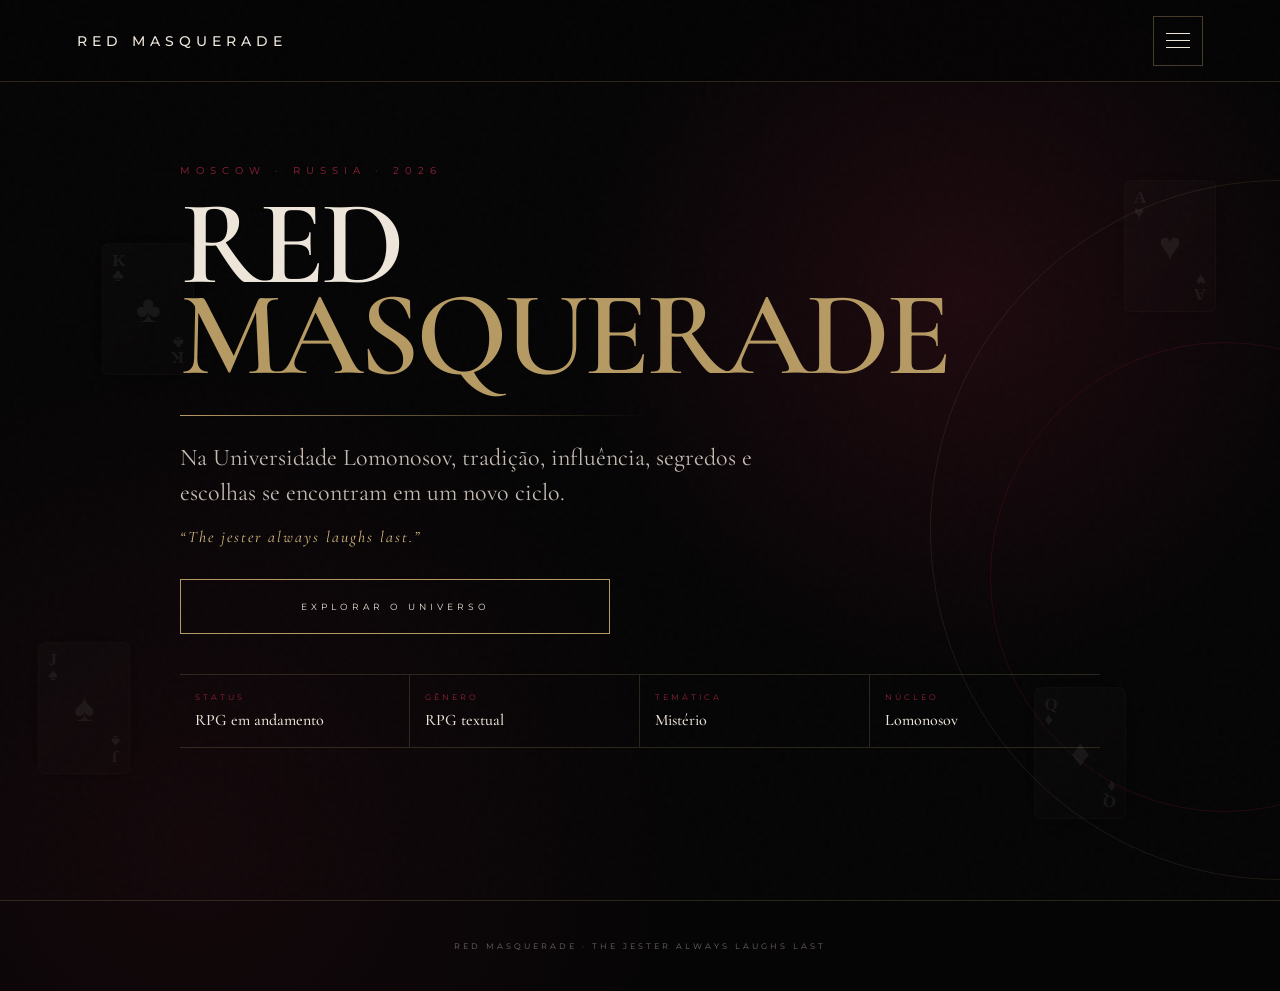
==== commit ffe482c5: "index.html" ====
--- a/index.html
+++ b/index.html
@@ -13,7 +13,6 @@
 
 /* =========================================================
    RED MASQUERADE
-   INDEX PRINCIPAL
    ========================================================= */
 
 @import url('https://fonts.googleapis.com/css2?family=Cormorant+Garamond:wght@400;500;600;700&family=Montserrat:wght@300;400;500;600&display=swap');
@@ -39,10 +38,6 @@
 
 }
 
-
-/* =========================================================
-   RESET
-   ========================================================= */
 
 *{
     margin:0;
@@ -50,9 +45,11 @@
     box-sizing:border-box;
 }
 
+
 html{
     scroll-behavior:smooth;
 }
+
 
 body{
 
@@ -82,11 +79,13 @@
 
 }
 
+
 a{
     color:inherit;
     text-decoration:none;
 }
 
+
 button{
     font-family:inherit;
 }
@@ -118,6 +117,7 @@
 
 /* =========================================================
    CARTAS DE BARALHO
+   FICAM AO FUNDO, APAGADAS E FLUTUANDO
    ========================================================= */
 
 .playing-card{
@@ -130,20 +130,28 @@
     background:
         linear-gradient(
             135deg,
-            rgba(245,239,229,.97),
-            rgba(221,211,196,.97)
+            rgba(245,239,229,.12),
+            rgba(221,211,196,.07)
         );
 
-    color:#171214;
+    color:
+        rgba(245,239,229,.38);
+
+    border:
+        1px solid
+        rgba(216,189,130,.13);
 
     border-radius:7px;
 
     box-shadow:
-        0 20px 50px rgba(0,0,0,.45);
+        0 0 35px
+        rgba(146,34,56,.08);
 
     z-index:2;
 
-    pointer-events:none;
+    pointer-events:auto;
+
+    cursor:pointer;
 
     display:flex;
 
@@ -157,10 +165,30 @@
         Georgia,
         serif;
 
+    opacity:.18;
+
+    filter:
+        blur(.2px);
+
     transition:
-        transform 1s ease;
-
-}
+        opacity .8s ease,
+        filter .8s ease;
+
+    user-select:none;
+
+    -webkit-user-select:none;
+
+}
+
+
+.playing-card:hover{
+
+    opacity:.30;
+
+    filter:blur(0);
+
+}
+
 
 .playing-card .corner{
 
@@ -172,6 +200,7 @@
 
 }
 
+
 .playing-card .symbol{
 
     align-self:center;
@@ -182,6 +211,7 @@
 
 }
 
+
 .playing-card .bottom{
 
     transform:rotate(180deg);
@@ -189,53 +219,325 @@
 }
 
 
-/* posições */
+/* =========================================================
+   POSIÇÃO DAS CARTAS
+   ========================================================= */
 
 .card-one{
 
-    right:4%;
-    top:22%;
+    right:5%;
+    top:20%;
+
+    animation:
+        floatingCardOne
+        13s
+        ease-in-out
+        infinite;
+
+}
+
+
+.card-two{
+
+    left:3%;
+    bottom:14%;
+
+    animation:
+        floatingCardTwo
+        17s
+        ease-in-out
+        infinite;
+
+}
+
+
+.card-three{
+
+    right:12%;
+    bottom:9%;
+
+    animation:
+        floatingCardThree
+        15s
+        ease-in-out
+        infinite;
+
+}
+
+
+.card-four{
+
+    left:8%;
+    top:27%;
+
+    animation:
+        floatingCardFour
+        19s
+        ease-in-out
+        infinite;
+
+}
+
+
+/* =========================================================
+   MOVIMENTO DAS CARTAS
+   ========================================================= */
+
+@keyframes floatingCardOne{
+
+    0%{
+
+        transform:
+            translate3d(0,0,0)
+            rotate(12deg);
+
+        opacity:.12;
+
+    }
+
+    25%{
+
+        transform:
+            translate3d(-15px,18px,0)
+            rotate(16deg);
+
+        opacity:.19;
+
+    }
+
+    50%{
+
+        transform:
+            translate3d(12px,32px,0)
+            rotate(8deg);
+
+        opacity:.10;
+
+    }
+
+    75%{
+
+        transform:
+            translate3d(-8px,12px,0)
+            rotate(15deg);
+
+        opacity:.21;
+
+    }
+
+    100%{
+
+        transform:
+            translate3d(0,0,0)
+            rotate(12deg);
+
+        opacity:.12;
+
+    }
+
+}
+
+
+@keyframes floatingCardTwo{
+
+    0%{
+
+        transform:
+            translate3d(0,0,0)
+            rotate(-14deg);
+
+        opacity:.10;
+
+    }
+
+    30%{
+
+        transform:
+            translate3d(20px,-22px,0)
+            rotate(-8deg);
+
+        opacity:.18;
+
+    }
+
+    60%{
+
+        transform:
+            translate3d(5px,-40px,0)
+            rotate(-17deg);
+
+        opacity:.08;
+
+    }
+
+    80%{
+
+        transform:
+            translate3d(-15px,-18px,0)
+            rotate(-11deg);
+
+        opacity:.16;
+
+    }
+
+    100%{
+
+        transform:
+            translate3d(0,0,0)
+            rotate(-14deg);
+
+        opacity:.10;
+
+    }
+
+}
+
+
+@keyframes floatingCardThree{
+
+    0%{
+
+        transform:
+            translate3d(0,0,0)
+            rotate(7deg);
+
+        opacity:.08;
+
+    }
+
+    35%{
+
+        transform:
+            translate3d(-25px,-15px,0)
+            rotate(13deg);
+
+        opacity:.17;
+
+    }
+
+    65%{
+
+        transform:
+            translate3d(-10px,20px,0)
+            rotate(3deg);
+
+        opacity:.10;
+
+    }
+
+    100%{
+
+        transform:
+            translate3d(0,0,0)
+            rotate(7deg);
+
+        opacity:.08;
+
+    }
+
+}
+
+
+@keyframes floatingCardFour{
+
+    0%{
+
+        transform:
+            translate3d(0,0,0)
+            rotate(-9deg);
+
+        opacity:.06;
+
+    }
+
+    30%{
+
+        transform:
+            translate3d(18px,25px,0)
+            rotate(-3deg);
+
+        opacity:.14;
+
+    }
+
+    60%{
+
+        transform:
+            translate3d(-8px,45px,0)
+            rotate(-13deg);
+
+        opacity:.08;
+
+    }
+
+    100%{
+
+        transform:
+            translate3d(0,0,0)
+            rotate(-9deg);
+
+        opacity:.06;
+
+    }
+
+}
+
+
+/* =========================================================
+   REAÇÃO AO TOQUE
+   ========================================================= */
+
+.playing-card.touched{
+
+    animation:none;
+
+    opacity:.40;
+
+    filter:blur(0);
+
+    transition:
+        transform 1s cubic-bezier(.2,.8,.2,1),
+        opacity .5s ease;
+
+}
+
+
+.card-one.touched{
 
     transform:
-        rotate(12deg);
-
-    opacity:.78;
-
-}
-
-.card-two{
-
-    left:2%;
-    bottom:13%;
+        translate3d(-55px,25px,0)
+        rotate(30deg)
+        scale(1.05);
+
+}
+
+
+.card-two.touched{
 
     transform:
-        rotate(-14deg);
-
-    opacity:.58;
-
-}
-
-.card-three{
-
-    right:11%;
-    bottom:8%;
+        translate3d(55px,-35px,0)
+        rotate(-30deg)
+        scale(1.05);
+
+}
+
+
+.card-three.touched{
 
     transform:
-        rotate(7deg);
-
-    opacity:.40;
-
-}
-
-.card-four{
-
-    left:8%;
-    top:25%;
+        translate3d(-45px,-35px,0)
+        rotate(-20deg)
+        scale(1.05);
+
+}
+
+
+.card-four.touched{
 
     transform:
-        rotate(-9deg);
-
-    opacity:.28;
+        translate3d(45px,35px,0)
+        rotate(25deg)
+        scale(1.05);
 
 }
 
@@ -255,6 +557,7 @@
     z-index:1;
 
 }
+
 
 .circle-one{
 
@@ -276,6 +579,7 @@
 
 }
 
+
 .circle-two{
 
     width:470px;
@@ -296,6 +600,7 @@
 
 }
 
+
 @keyframes rotateOne{
 
     to{
@@ -303,6 +608,7 @@
     }
 
 }
+
 
 @keyframes rotateTwo{
 
@@ -352,6 +658,7 @@
     z-index:500;
 
 }
+
 
 .logo{
 
@@ -368,6 +675,7 @@
 
 }
 
+
 .menu-button{
 
     width:50px;
@@ -393,15 +701,15 @@
 
 }
 
+
 .menu-button:hover{
 
-    border-color:
-        var(--gold);
-
-    color:
-        var(--gold-light);
-
-}
+    border-color:var(--gold);
+
+    color:var(--gold-light);
+
+}
+
 
 .menu-icon{
 
@@ -414,18 +722,19 @@
     gap:6px;
 
 }
+
 
 .menu-icon span{
 
     width:100%;
     height:1px;
 
-    background:
-        currentColor;
+    background:currentColor;
 
     transition:.3s;
 
 }
+
 
 .menu-button.active
 .menu-icon span:nth-child(1){
@@ -436,12 +745,14 @@
 
 }
 
+
 .menu-button.active
 .menu-icon span:nth-child(2){
 
     opacity:0;
 
 }
+
 
 .menu-button.active
 .menu-icon span:nth-child(3){
@@ -480,16 +791,17 @@
 
 }
 
+
 .home.hidden{
 
     opacity:0;
 
-    transform:
-        scale(1.03);
+    transform:scale(1.03);
 
     pointer-events:none;
 
 }
+
 
 .hero{
 
@@ -506,6 +818,7 @@
 
 }
 
+
 .eyebrow{
 
     color:var(--red);
@@ -522,6 +835,7 @@
     margin-bottom:21px;
 
 }
+
 
 .hero-title{
 
@@ -540,6 +854,7 @@
 
 }
 
+
 .hero-title .first{
 
     display:block;
@@ -548,6 +863,7 @@
 
 }
 
+
 .hero-title .second{
 
     display:block;
@@ -555,6 +871,7 @@
     color:var(--gold);
 
 }
+
 
 .hero-line{
 
@@ -578,6 +895,7 @@
 
 }
 
+
 .hero-description{
 
     max-width:650px;
@@ -595,12 +913,12 @@
 
 }
 
+
 .hero-quote{
 
     margin-top:17px;
 
-    color:
-        var(--gold-light);
+    color:var(--gold-light);
 
     font-size:16px;
 
@@ -610,15 +928,15 @@
 
 }
 
+
 .hero-button{
 
     margin-top:32px;
 
-    width:
-        min(
-            430px,
-            100%
-        );
+    width:min(
+        430px,
+        100%
+    );
 
     height:55px;
 
@@ -626,8 +944,7 @@
         1px solid
         var(--gold);
 
-    background:
-        transparent;
+    background:transparent;
 
     color:var(--cream);
 
@@ -646,13 +963,12 @@
 
 }
 
+
 .hero-button:hover{
 
-    background:
-        var(--gold);
-
-    color:
-        var(--black);
+    background:var(--gold);
+
+    color:var(--black);
 
 }
 
@@ -668,10 +984,7 @@
     display:grid;
 
     grid-template-columns:
-        repeat(
-            4,
-            1fr
-        );
+        repeat(4,1fr);
 
     border-top:
         1px solid
@@ -683,6 +996,7 @@
 
 }
 
+
 .status{
 
     padding:
@@ -695,11 +1009,13 @@
 
 }
 
+
 .status:last-child{
 
     border-right:0;
 
 }
+
 
 .status small{
 
@@ -719,6 +1035,7 @@
     margin-bottom:8px;
 
 }
+
 
 .status strong{
 
@@ -765,6 +1082,7 @@
 
 }
 
+
 .menu-overlay.open{
 
     opacity:1;
@@ -775,18 +1093,16 @@
 
 }
 
+
 .menu-inner{
 
-    width:
-        min(
-            900px,
-            88%
-        );
+    width:min(
+        900px,
+        88%
+    );
 
     min-height:
-        calc(
-            100vh - 82px
-        );
+        calc(100vh - 82px);
 
     margin:auto;
 
@@ -801,6 +1117,7 @@
     justify-content:center;
 
 }
+
 
 .menu-eyebrow{
 
@@ -818,6 +1135,7 @@
     margin-bottom:15px;
 
 }
+
 
 .menu-title{
 
@@ -834,11 +1152,13 @@
 
 }
 
+
 .menu-title span{
 
     color:var(--gold);
 
 }
+
 
 .menu-link{
 
@@ -869,6 +1189,7 @@
 
 }
 
+
 .menu-link:last-child{
 
     border-bottom:
@@ -877,19 +1198,19 @@
 
 }
 
+
 .menu-link:hover{
 
     padding-left:18px;
 
-    color:
-        var(--gold-light);
-
-}
+    color:var(--gold-light);
+
+}
+
 
 .menu-number{
 
-    color:
-        var(--red);
+    color:var(--red);
 
     font-family:
         'Montserrat',
@@ -904,7 +1225,7 @@
 
 
 /* =========================================================
-   PÁGINAS INTERNAS
+   PÁGINAS
    ========================================================= */
 
 .internal{
@@ -936,8 +1257,7 @@
 
     pointer-events:none;
 
-    transform:
-        translateX(25px);
+    transform:translateX(25px);
 
     transition:
         opacity .45s,
@@ -946,6 +1266,7 @@
 
 }
 
+
 .internal.active{
 
     opacity:1;
@@ -954,22 +1275,22 @@
 
     pointer-events:auto;
 
-    transform:
-        translateX(0);
-
-}
+    transform:translateX(0);
+
+}
+
 
 .internal-inner{
 
-    width:
-        min(
-            1050px,
-            100%
-        );
+    width:min(
+        1050px,
+        100%
+    );
 
     margin:auto;
 
 }
+
 
 .back-button{
 
@@ -981,11 +1302,9 @@
         1px solid
         var(--line);
 
-    background:
-        transparent;
-
-    color:
-        var(--cream);
+    background:transparent;
+
+    color:var(--cream);
 
     cursor:pointer;
 
@@ -1002,20 +1321,19 @@
 
 }
 
+
 .back-button:hover{
 
-    border-color:
-        var(--gold);
-
-    color:
-        var(--gold);
-
-}
+    border-color:var(--gold);
+
+    color:var(--gold);
+
+}
+
 
 .internal-eyebrow{
 
-    color:
-        var(--red);
+    color:var(--red);
 
     font-family:
         'Montserrat',
@@ -1029,6 +1347,7 @@
     margin-bottom:15px;
 
 }
+
 
 .internal-title{
 
@@ -1045,12 +1364,13 @@
 
 }
 
+
 .internal-title span{
 
-    color:
-        var(--gold);
-
-}
+    color:var(--gold);
+
+}
+
 
 .internal-intro{
 
@@ -1066,7 +1386,7 @@
 
 
 /* =========================================================
-   BLOCOS DE HISTÓRIA
+   HISTÓRIA
    ========================================================= */
 
 .story{
@@ -1077,10 +1397,10 @@
 
 }
 
+
 .story h3{
 
-    color:
-        var(--gold-light);
+    color:var(--gold-light);
 
     font-size:29px;
 
@@ -1088,10 +1408,10 @@
 
 }
 
+
 .story p{
 
-    color:
-        #b4aaa2;
+    color:#b4aaa2;
 
     font-size:18px;
 
@@ -1103,7 +1423,7 @@
 
 
 /* =========================================================
-   GRID DE INFORMAÇÕES
+   INFORMAÇÕES
    ========================================================= */
 
 .info-grid{
@@ -1113,14 +1433,12 @@
     display:grid;
 
     grid-template-columns:
-        repeat(
-            2,
-            1fr
-        );
+        repeat(2,1fr);
 
     gap:12px;
 
 }
+
 
 .info-box{
 
@@ -1135,10 +1453,10 @@
 
 }
 
+
 .info-box h4{
 
-    color:
-        var(--gold-light);
+    color:var(--gold-light);
 
     font-size:21px;
 
@@ -1146,10 +1464,10 @@
 
 }
 
+
 .info-box p{
 
-    color:
-        var(--gray);
+    color:var(--gray);
 
     font-size:16px;
 
@@ -1168,10 +1486,10 @@
 
 }
 
+
 .content-list h3{
 
-    color:
-        var(--gold-light);
+    color:var(--gold-light);
 
     font-size:29px;
 
@@ -1179,19 +1497,18 @@
 
 }
 
+
 .list-grid{
 
     display:grid;
 
     grid-template-columns:
-        repeat(
-            3,
-            1fr
-        );
+        repeat(3,1fr);
 
     gap:8px;
 
 }
+
 
 .list-item{
 
@@ -1206,8 +1523,7 @@
     background:
         rgba(255,255,255,.012);
 
-    color:
-        #c5bbb2;
+    color:#c5bbb2;
 
     font-size:15px;
 
@@ -1225,14 +1541,12 @@
     display:grid;
 
     grid-template-columns:
-        repeat(
-            3,
-            1fr
-        );
+        repeat(3,1fr);
 
     gap:15px;
 
 }
+
 
 .fraternity-card{
 
@@ -1265,22 +1579,21 @@
 
 }
 
+
 .fraternity-card:hover{
 
-    transform:
-        translateY(-6px);
-
-    border-color:
-        var(--gold);
-
-}
+    transform:translateY(-6px);
+
+    border-color:var(--gold);
+
+}
+
 
 .fraternity-number{
 
     align-self:flex-start;
 
-    color:
-        var(--red);
+    color:var(--red);
 
     font-family:
         'Montserrat',
@@ -1293,6 +1606,7 @@
 
 }
 
+
 .fraternity-image{
 
     width:135px;
@@ -1315,6 +1629,7 @@
 
 }
 
+
 .fraternity-card h3{
 
     font-size:28px;
@@ -1323,12 +1638,12 @@
 
 }
 
+
 .fraternity-card p{
 
     margin-top:10px;
 
-    color:
-        var(--gold-light);
+    color:var(--gold-light);
 
     font-family:
         'Montserrat',
@@ -1343,7 +1658,7 @@
 
 
 /* =========================================================
-   DETALHE DAS FRATERNIDADES
+   DETALHES DAS FRATERNIDADES
    ========================================================= */
 
 .fraternity-detail{
@@ -1354,11 +1669,13 @@
 
 }
 
+
 .fraternity-detail.active{
 
     display:block;
 
 }
+
 
 .detail-header{
 
@@ -1376,6 +1693,7 @@
 
 }
 
+
 .detail-image{
 
     width:170px;
@@ -1388,6 +1706,7 @@
         rgba(216,189,130,.35);
 
 }
+
 
 .detail-title{
 
@@ -1402,19 +1721,19 @@
 
 }
 
+
 .detail-title span{
 
-    color:
-        var(--gold);
-
-}
+    color:var(--gold);
+
+}
+
 
 .motto{
 
     margin-top:13px;
 
-    color:
-        var(--gold-light);
+    color:var(--gold-light);
 
     font-family:
         'Montserrat',
@@ -1427,19 +1746,18 @@
 
 }
 
+
 .detail-grid{
 
     display:grid;
 
     grid-template-columns:
-        repeat(
-            2,
-            1fr
-        );
+        repeat(2,1fr);
 
     gap:12px;
 
 }
+
 
 .detail-box{
 
@@ -1454,10 +1772,10 @@
 
 }
 
+
 .detail-box h4{
 
-    color:
-        var(--gold-light);
+    color:var(--gold-light);
 
     font-size:20px;
 
@@ -1465,10 +1783,10 @@
 
 }
 
+
 .detail-box p{
 
-    color:
-        var(--gray);
+    color:var(--gray);
 
     font-size:16px;
 
@@ -1491,6 +1809,7 @@
 
 }
 
+
 .rule{
 
     padding:
@@ -1506,12 +1825,12 @@
 
 }
 
+
 .rule strong{
 
     display:block;
 
-    color:
-        var(--gold-light);
+    color:var(--gold-light);
 
     font-size:19px;
 
@@ -1519,10 +1838,10 @@
 
 }
 
+
 .rule p{
 
-    color:
-        var(--gray);
+    color:var(--gray);
 
     font-size:16px;
 
@@ -1539,7 +1858,9 @@
 
     margin-top:40px;
 
-    padding:55px 25px;
+    padding:
+        55px
+        25px;
 
     border:
         1px solid
@@ -1549,10 +1870,10 @@
 
 }
 
+
 .empty-symbol{
 
-    color:
-        var(--gold);
+    color:var(--gold);
 
     font-size:42px;
 
@@ -1560,6 +1881,7 @@
 
 }
 
+
 .empty h3{
 
     font-size:27px;
@@ -1568,10 +1890,10 @@
 
 }
 
+
 .empty p{
 
-    color:
-        var(--gray);
+    color:var(--gray);
 
     font-size:16px;
 
@@ -1589,14 +1911,12 @@
     display:grid;
 
     grid-template-columns:
-        repeat(
-            3,
-            1fr
-        );
+        repeat(3,1fr);
 
     gap:12px;
 
 }
+
 
 .event-card{
 
@@ -1615,20 +1935,19 @@
 
 }
 
+
 .event-card:hover{
 
-    border-color:
-        var(--gold);
-
-    transform:
-        translateY(-4px);
-
-}
+    border-color:var(--gold);
+
+    transform:translateY(-4px);
+
+}
+
 
 .event-card small{
 
-    color:
-        var(--red);
+    color:var(--red);
 
     font-family:
         'Montserrat',
@@ -1641,6 +1960,7 @@
 
 }
 
+
 .event-card h3{
 
     margin-top:25px;
@@ -1649,12 +1969,12 @@
 
 }
 
+
 .event-card p{
 
     margin-top:8px;
 
-    color:
-        var(--gray);
+    color:var(--gray);
 
     font-size:15px;
 
@@ -1678,6 +1998,7 @@
     gap:12px;
 
 }
+
 
 .whatsapp{
 
@@ -1709,30 +2030,28 @@
 
 }
 
+
 .whatsapp:hover{
 
-    background:
-        var(--gold);
-
-    color:
-        var(--black);
-
-}
+    background:var(--gold);
+
+    color:var(--black);
+
+}
+
 
 .whatsapp.red{
 
-    border-color:
-        var(--red);
-
-}
+    border-color:var(--red);
+
+}
+
 
 .whatsapp.red:hover{
 
-    background:
-        var(--red);
-
-    color:
-        var(--cream);
+    background:var(--red);
+
+    color:var(--cream);
 
 }
 
@@ -1757,8 +2076,7 @@
 
     text-align:center;
 
-    color:
-        var(--gray-dark);
+    color:var(--gray-dark);
 
     font-family:
         'Montserrat',
@@ -1811,6 +2129,7 @@
 
     }
 
+
     .logo{
 
         font-size:11px;
@@ -1818,6 +2137,7 @@
         letter-spacing:3px;
 
     }
+
 
     .menu-button{
 
@@ -1826,8 +2146,6 @@
 
     }
 
-
-    /* HOME */
 
     .home{
 
@@ -1840,11 +2158,6 @@
 
     }
 
-    .hero{
-
-        width:100%;
-
-    }
 
     .eyebrow{
 
@@ -1856,6 +2169,7 @@
 
     }
 
+
     .hero-title{
 
         font-size:43px;
@@ -1865,6 +2179,7 @@
         letter-spacing:-1.5px;
 
     }
+
 
     .hero-line{
 
@@ -1877,6 +2192,7 @@
 
     }
 
+
     .hero-description{
 
         font-size:16px;
@@ -1885,6 +2201,7 @@
 
     }
 
+
     .hero-quote{
 
         font-size:12px;
@@ -1893,6 +2210,7 @@
 
     }
 
+
     .hero-button{
 
         width:100%;
@@ -1906,6 +2224,7 @@
         letter-spacing:2.5px;
 
     }
+
 
     .status-row{
 
@@ -1917,14 +2236,15 @@
 
     }
 
+
     .status{
 
         min-height:62px;
 
-        padding:
-            12px;
-
-    }
+        padding:12px;
+
+    }
+
 
     .status:nth-child(2){
 
@@ -1932,12 +2252,14 @@
 
     }
 
+
     .status strong{
 
         font-size:13px;
 
     }
 
+
     .status small{
 
         font-size:7px;
@@ -1947,7 +2269,7 @@
     }
 
 
-    /* CARTAS */
+    /* CARTAS NO CELULAR */
 
     .playing-card{
 
@@ -1960,18 +2282,21 @@
 
     }
 
+
     .playing-card .corner{
 
         font-size:10px;
 
     }
 
+
     .playing-card .symbol{
 
         font-size:22px;
 
     }
 
+
     .card-one{
 
         right:-10px;
@@ -1980,6 +2305,7 @@
 
     }
 
+
     .card-two{
 
         left:-10px;
@@ -1988,6 +2314,7 @@
 
     }
 
+
     .card-three{
 
         right:-8px;
@@ -1996,6 +2323,7 @@
 
     }
 
+
     .card-four{
 
         display:none;
@@ -2003,25 +2331,20 @@
     }
 
 
-    /* MENU */
-
     .menu-overlay{
 
         padding-top:70px;
 
     }
 
+
     .menu-inner{
 
         width:
-            calc(
-                100% - 40px
-            );
+            calc(100% - 40px);
 
         min-height:
-            calc(
-                100svh - 70px
-            );
+            calc(100svh - 70px);
 
         padding:
             30px
@@ -2029,6 +2352,7 @@
 
     }
 
+
     .menu-title{
 
         font-size:44px;
@@ -2036,6 +2360,7 @@
         margin-bottom:20px;
 
     }
+
 
     .menu-link{
 
@@ -2047,8 +2372,6 @@
 
     }
 
-
-    /* INTERNAS */
 
     .internal{
 
@@ -2059,29 +2382,34 @@
 
     }
 
+
     .internal-title{
 
         font-size:43px;
 
     }
 
+
     .internal-intro{
 
         font-size:16px;
 
     }
 
+
     .story{
 
         margin-top:30px;
 
     }
 
+
     .story h3{
 
         font-size:25px;
 
     }
+
 
     .story p{
 
@@ -2106,8 +2434,6 @@
     }
 
 
-    /* FRATERNIDADES */
-
     .fraternity-grid{
 
         grid-template-columns:
@@ -2115,11 +2441,13 @@
 
     }
 
+
     .fraternity-card{
 
         min-height:290px;
 
     }
+
 
     .fraternity-image{
 
@@ -2133,6 +2461,7 @@
 
     }
 
+
     .fraternity-card h3{
 
         font-size:25px;
@@ -2150,6 +2479,7 @@
 
     }
 
+
     .detail-image{
 
         width:90px;
@@ -2157,11 +2487,13 @@
 
     }
 
+
     .detail-title{
 
         font-size:29px;
 
     }
+
 
     .detail-grid{
 
@@ -2170,26 +2502,27 @@
 
     }
 
+
     .detail-box{
 
         padding:18px;
 
     }
 
+
     .detail-box h4{
 
         font-size:18px;
 
     }
 
+
     .detail-box p{
 
         font-size:14px;
 
     }
 
-
-    /* EVENTOS */
 
     .event-grid{
 
@@ -2198,6 +2531,7 @@
 
     }
 
+
     .event-card{
 
         min-height:150px;
@@ -2205,14 +2539,12 @@
     }
 
 
-    /* WHATSAPP */
-
     .whatsapp-area{
 
-        flex-direction:
-            column;
-
-    }
+        flex-direction:column;
+
+    }
+
 
     .whatsapp{
 
@@ -2229,6 +2561,7 @@
         right:-300px;
 
     }
+
 
     .circle-two{
 
@@ -2254,11 +2587,13 @@
 
     }
 
+
     .hero-description{
 
         font-size:15px;
 
     }
+
 
     .status strong{
 
@@ -2913,9 +3248,6 @@
             id="fraternityGrid"
         >
 
-
-            <!-- GOLDEN -->
-
             <article
                 class="fraternity-card"
                 data-fraternity="goldenDetail"
@@ -2924,7 +3256,6 @@
                 <div class="fraternity-number">
                     01
                 </div>
-
 
                 <img
                     src="img/Golden_Knights_escudo_v2.jpg"
@@ -2932,20 +3263,16 @@
                     alt="Escudo dos Golden Knights"
                 >
 
-
                 <h3>
                     The Golden Knights
                 </h3>
 
-
                 <p>
                     STRENGTH &amp; HONOR
                 </p>
 
             </article>
 
-
-            <!-- FOXES -->
 
             <article
                 class="fraternity-card"
@@ -2955,7 +3282,6 @@
                 <div class="fraternity-number">
                     02
                 </div>
-
 
                 <img
                     src="img/Winter_Foxes_escudo_v2.jpg"
@@ -2963,20 +3289,16 @@
                     alt="Escudo das Winter Foxes"
                 >
 
-
                 <h3>
                     The Winter Foxes
                 </h3>
 
-
                 <p>
                     ENDURANCE &amp; CUNNING
                 </p>
 
             </article>
 
-
-            <!-- CROWS -->
 
             <article
                 class="fraternity-card"
@@ -2986,7 +3308,6 @@
                 <div class="fraternity-number">
                     03
                 </div>
-
 
                 <img
                     src="img/Iron_Crows_escudo_v2.jpg"
@@ -2994,12 +3315,10 @@
                     alt="Escudo dos Iron Crows"
                 >
 
-
                 <h3>
                     The Iron Crows
                 </h3>
 
-
                 <p>
                     STRENGTH &amp; RELENTLESS
                 </p>
@@ -3009,9 +3328,7 @@
         </div>
 
 
-        <!-- =================================================
-             GOLDEN DETAIL
-        ================================================== -->
+        <!-- GOLDEN KNIGHTS -->
 
         <div
             class="fraternity-detail"
@@ -3159,9 +3476,7 @@
         </div>
 
 
-        <!-- =================================================
-             FOX DETAIL
-        ================================================== -->
+        <!-- WINTER FOXES -->
 
         <div
             class="fraternity-detail"
@@ -3309,9 +3624,7 @@
         </div>
 
 
-        <!-- =================================================
-             CROW DETAIL
-        ================================================== -->
+        <!-- IRON CROWS -->
 
         <div
             class="fraternity-detail"
@@ -3586,7 +3899,7 @@
 
 
 <!-- =====================================================
-     RED MASQUERADE / JESTER
+     RED MASQUERADE
 ====================================================== -->
 
 <section
@@ -3847,97 +4160,73 @@
             <div class="event-card">
                 <small>CAMPUS</small>
                 <h3>Prédio Principal</h3>
-                <p>
-                    Centro da estrutura universitária.
-                </p>
+                <p>Centro da estrutura universitária.</p>
             </div>
 
             <div class="event-card">
                 <small>CAMPUS</small>
                 <h3>Biblioteca</h3>
-                <p>
-                    Espaço acadêmico da universidade.
-                </p>
+                <p>Espaço acadêmico da universidade.</p>
             </div>
 
             <div class="event-card">
                 <small>CAMPUS</small>
                 <h3>Teatro</h3>
-                <p>
-                    Um dos espaços culturais.
-                </p>
+                <p>Um dos espaços culturais.</p>
             </div>
 
             <div class="event-card">
                 <small>CAMPUS</small>
                 <h3>Antigo Teatro</h3>
-                <p>
-                    Um dos locais existentes no campus.
-                </p>
+                <p>Um dos locais existentes no campus.</p>
             </div>
 
             <div class="event-card">
                 <small>CAMPUS</small>
                 <h3>Laboratórios</h3>
-                <p>
-                    Estruturas acadêmicas e científicas.
-                </p>
+                <p>Estruturas acadêmicas e científicas.</p>
             </div>
 
             <div class="event-card">
                 <small>CAMPUS</small>
                 <h3>Centro Esportivo</h3>
-                <p>
-                    Espaço destinado aos esportes.
-                </p>
+                <p>Espaço destinado aos esportes.</p>
             </div>
 
             <div class="event-card">
                 <small>CAMPUS</small>
                 <h3>Pista de Hóquei</h3>
-                <p>
-                    Uma das estruturas esportivas.
-                </p>
+                <p>Uma das estruturas esportivas.</p>
             </div>
 
             <div class="event-card">
                 <small>CAMPUS</small>
                 <h3>Pista de Patinação</h3>
-                <p>
-                    Espaço esportivo e recreativo.
-                </p>
+                <p>Espaço esportivo e recreativo.</p>
             </div>
 
             <div class="event-card">
                 <small>CAMPUS</small>
                 <h3>Jardim Botânico</h3>
-                <p>
-                    Uma das áreas do campus.
-                </p>
+                <p>Uma das áreas do campus.</p>
             </div>
 
             <div class="event-card">
                 <small>MOSCOW</small>
                 <h3>Hospital</h3>
-                <p>
-                    Estrutura médica da cidade.
-                </p>
+                <p>Estrutura médica da cidade.</p>
             </div>
 
             <div class="event-card">
                 <small>MOSCOW</small>
                 <h3>Delegacia</h3>
-                <p>
-                    Estrutura de segurança pública.
-                </p>
+                <p>Estrutura de segurança pública.</p>
             </div>
 
             <div class="event-card">
                 <small>MOSCOW</small>
                 <h3>Instituto de Perícia</h3>
-                <p>
-                    Local ligado à perícia.
-                </p>
+                <p>Local ligado à perícia.</p>
             </div>
 
         </div>
@@ -3987,65 +4276,49 @@
             <div class="event-card">
                 <small>01</small>
                 <h3>Baile de Boas-Vindas</h3>
-                <p>
-                    O início de um novo ciclo universitário.
-                </p>
+                <p>O início de um novo ciclo universitário.</p>
             </div>
 
             <div class="event-card">
                 <small>02</small>
                 <h3>Baile de Inverno</h3>
-                <p>
-                    Uma das grandes noites do calendário.
-                </p>
+                <p>Uma das grandes noites do calendário.</p>
             </div>
 
             <div class="event-card">
                 <small>03</small>
                 <h3>Jogos Universitários</h3>
-                <p>
-                    Competição e rivalidade entre estudantes.
-                </p>
+                <p>Competição e rivalidade entre estudantes.</p>
             </div>
 
             <div class="event-card">
                 <small>04</small>
                 <h3>Festival de Artes</h3>
-                <p>
-                    Celebração das atividades artísticas.
-                </p>
+                <p>Celebração das atividades artísticas.</p>
             </div>
 
             <div class="event-card">
                 <small>05</small>
                 <h3>Semana do The University Echo</h3>
-                <p>
-                    Semana dedicada ao jornal universitário.
-                </p>
+                <p>Semana dedicada ao jornal universitário.</p>
             </div>
 
             <div class="event-card">
                 <small>06</small>
                 <h3>Gala das Fraternidades</h3>
-                <p>
-                    Evento envolvendo as três fraternidades.
-                </p>
+                <p>Evento envolvendo as três fraternidades.</p>
             </div>
 
             <div class="event-card">
                 <small>07</small>
                 <h3>Festival de Primavera</h3>
-                <p>
-                    Um dos eventos sociais do calendário.
-                </p>
+                <p>Um dos eventos sociais do calendário.</p>
             </div>
 
             <div class="event-card">
                 <small>08</small>
                 <h3>Cerimônia de Encerramento</h3>
-                <p>
-                    Encerramento do ciclo acadêmico.
-                </p>
+                <p>Encerramento do ciclo acadêmico.</p>
             </div>
 
             <div class="event-card">
@@ -4100,7 +4373,6 @@
 
         <div class="rules">
 
-
             <div class="rule">
 
                 <strong>
@@ -4178,7 +4450,6 @@
                 </p>
 
             </div>
-
 
         </div>
 
@@ -4567,43 +4838,50 @@
 
 /* =========================================================
    ELEMENTOS
-========================================================= */
+   ========================================================= */
 
 const menuButton =
     document.getElementById(
         "menuButton"
     );
 
+
 const menuOverlay =
     document.getElementById(
         "menuOverlay"
     );
 
+
 const home =
     document.getElementById(
         "home"
     );
 
+
 const homeLogo =
     document.getElementById(
         "homeLogo"
     );
 
+
 const exploreButton =
     document.getElementById(
         "exploreButton"
     );
 
+
 const internalPages =
     document.querySelectorAll(
         ".internal"
     );
 
+
 const menuLinks =
     document.querySelectorAll(
         ".menu-link"
     );
 
+
 const backButtons =
     document.querySelectorAll(
         ".back-button"
@@ -4612,7 +4890,7 @@
 
 /* =========================================================
    MENU
-========================================================= */
+   ========================================================= */
 
 function openMenu(){
 
@@ -4664,7 +4942,7 @@
 
 /* =========================================================
    ABRIR PÁGINA
-========================================================= */
+   ========================================================= */
 
 function openPage(
     pageName
@@ -4694,7 +4972,9 @@
 
 
     if(!page){
+
         return;
+
     }
 
 
@@ -4714,7 +4994,7 @@
 
 /* =========================================================
    VOLTAR PARA HOME
-========================================================= */
+   ========================================================= */
 
 function goHome(){
 
@@ -4747,8 +5027,8 @@
 
 
 /* =========================================================
-   MENU LINKS
-========================================================= */
+   LINKS DO MENU
+   ========================================================= */
 
 menuLinks.forEach(
     function(link){
@@ -4775,7 +5055,7 @@
 
 /* =========================================================
    BOTÃO EXPLORAR
-========================================================= */
+   ========================================================= */
 
 exploreButton.addEventListener(
     "click",
@@ -4791,7 +5071,7 @@
 
 /* =========================================================
    LOGO
-========================================================= */
+   ========================================================= */
 
 homeLogo.addEventListener(
     "click",
@@ -4807,7 +5087,7 @@
 
 /* =========================================================
    BOTÕES VOLTAR
-========================================================= */
+   ========================================================= */
 
 backButtons.forEach(
     function(button){
@@ -4860,7 +5140,7 @@
 
 /* =========================================================
    FRATERNIDADES
-========================================================= */
+   ========================================================= */
 
 const fraternityCards =
     document.querySelectorAll(
@@ -4928,8 +5208,59 @@
 
 
 /* =========================================================
-   ESC — FECHAR MENU
-========================================================= */
+   CARTAS FLUTUANTES
+   ========================================================= */
+
+const playingCards =
+    document.querySelectorAll(
+        ".playing-card"
+    );
+
+
+playingCards.forEach(
+    function(card){
+
+        card.addEventListener(
+            "click",
+            function(){
+
+                if(
+                    card.classList.contains(
+                        "touched"
+                    )
+                ){
+
+                    return;
+
+                }
+
+
+                card.classList.add(
+                    "touched"
+                );
+
+
+                setTimeout(
+                    function(){
+
+                        card.classList.remove(
+                            "touched"
+                        );
+
+                    },
+                    1100
+                );
+
+            }
+        );
+
+    }
+);
+
+
+/* =========================================================
+   ESC FECHA O MENU
+   ========================================================= */
 
 document.addEventListener(
     "keydown",
